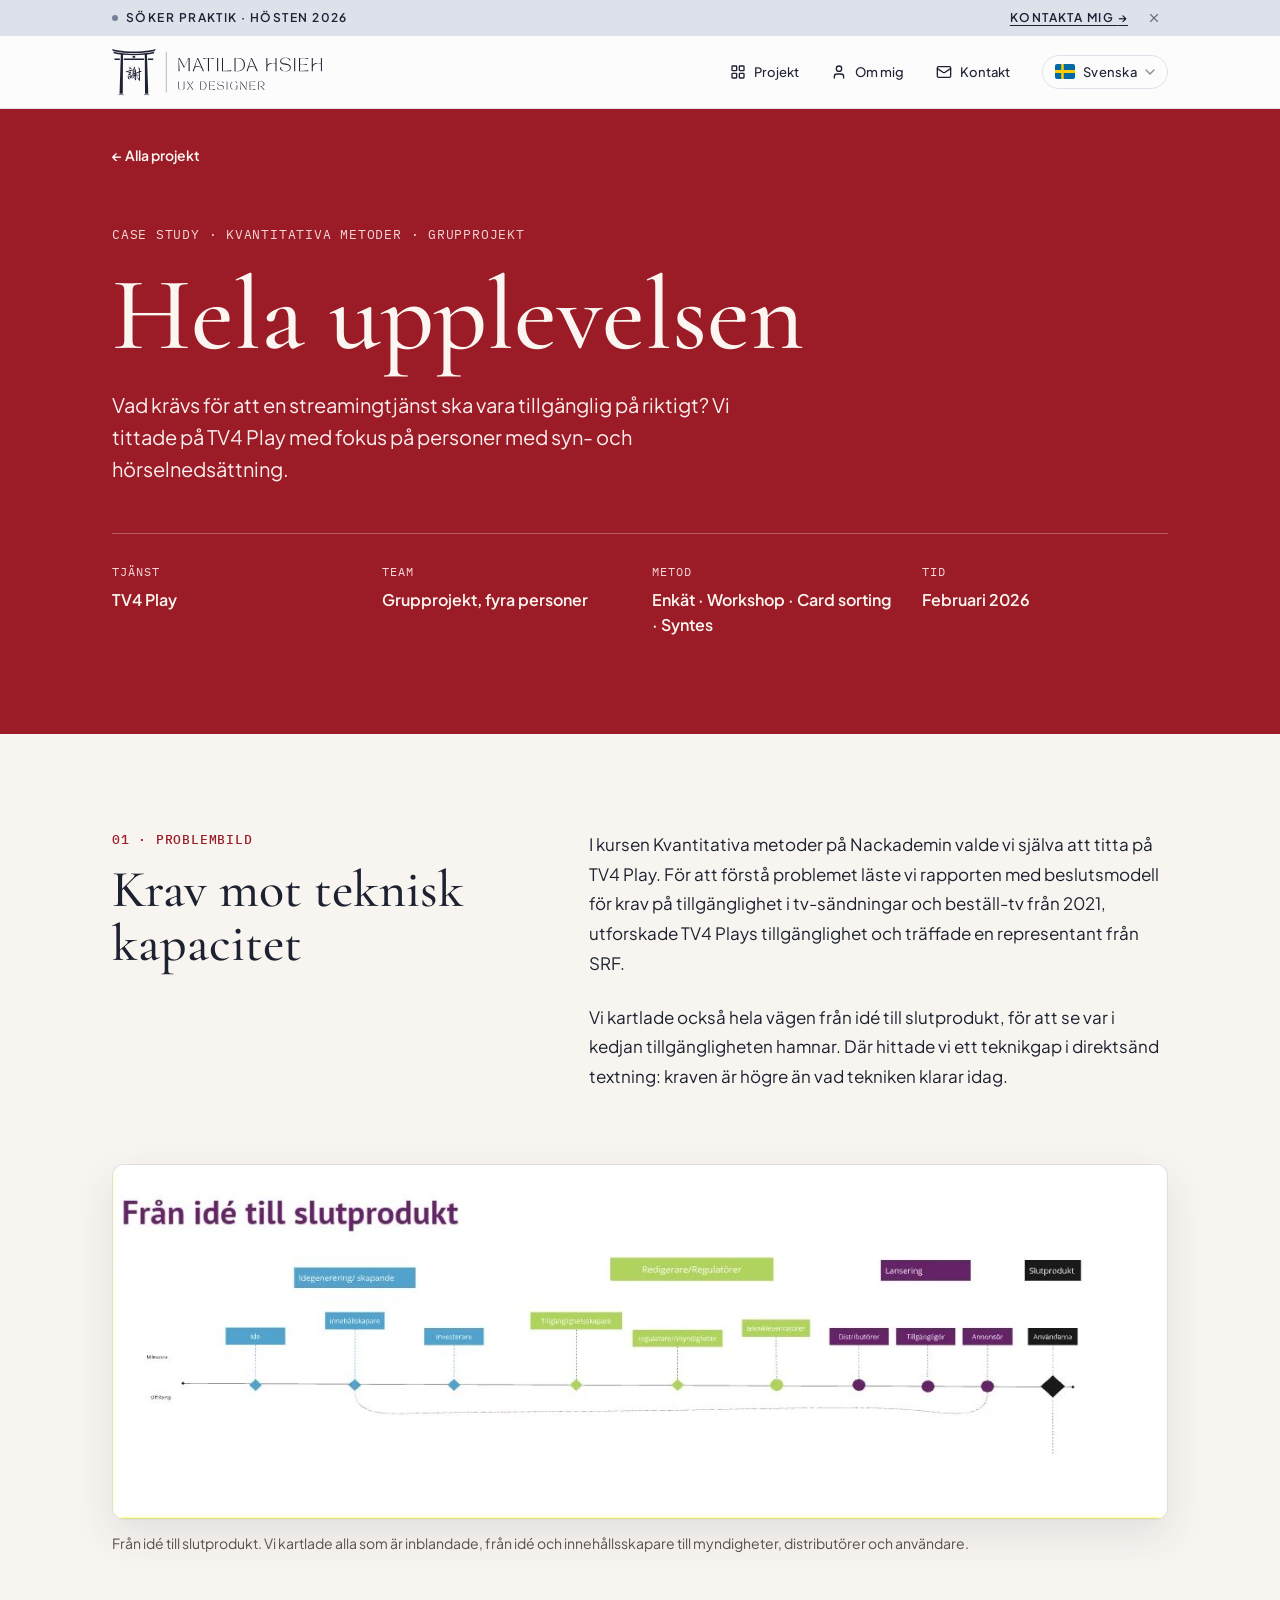
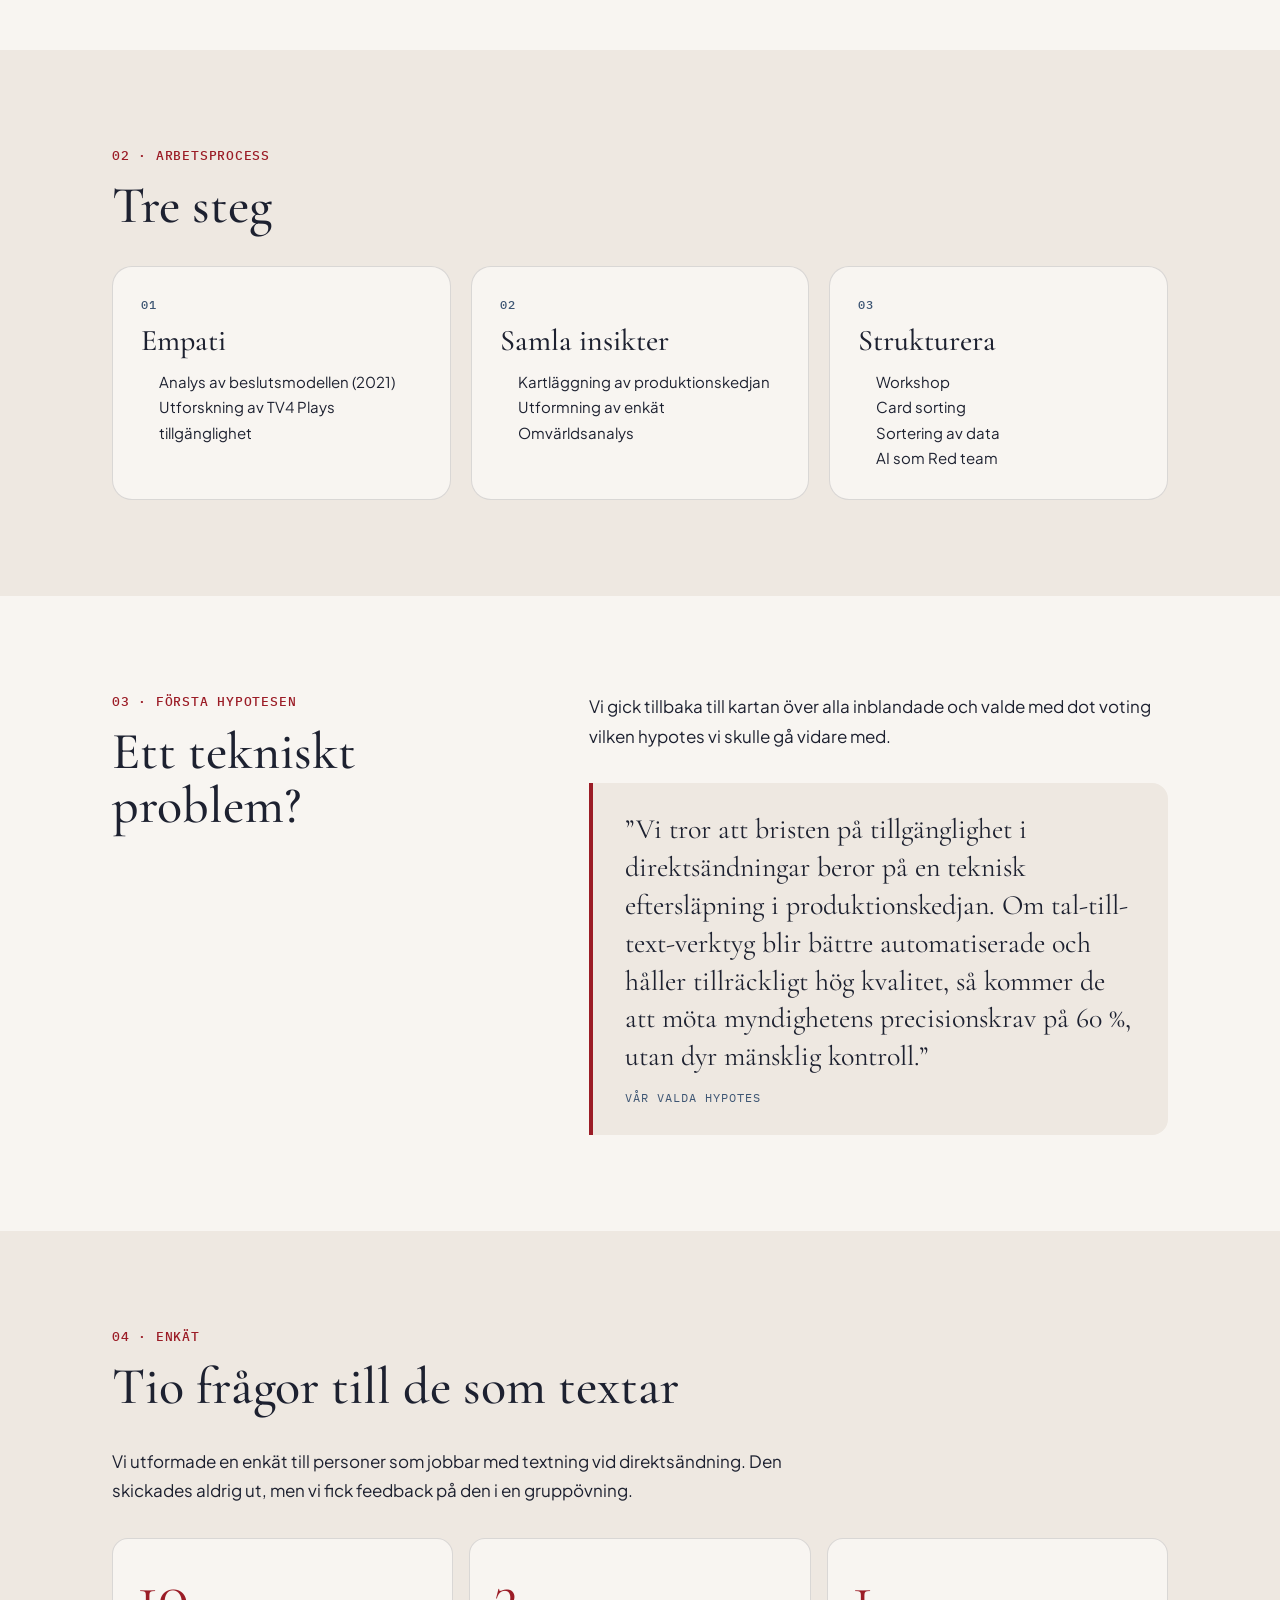
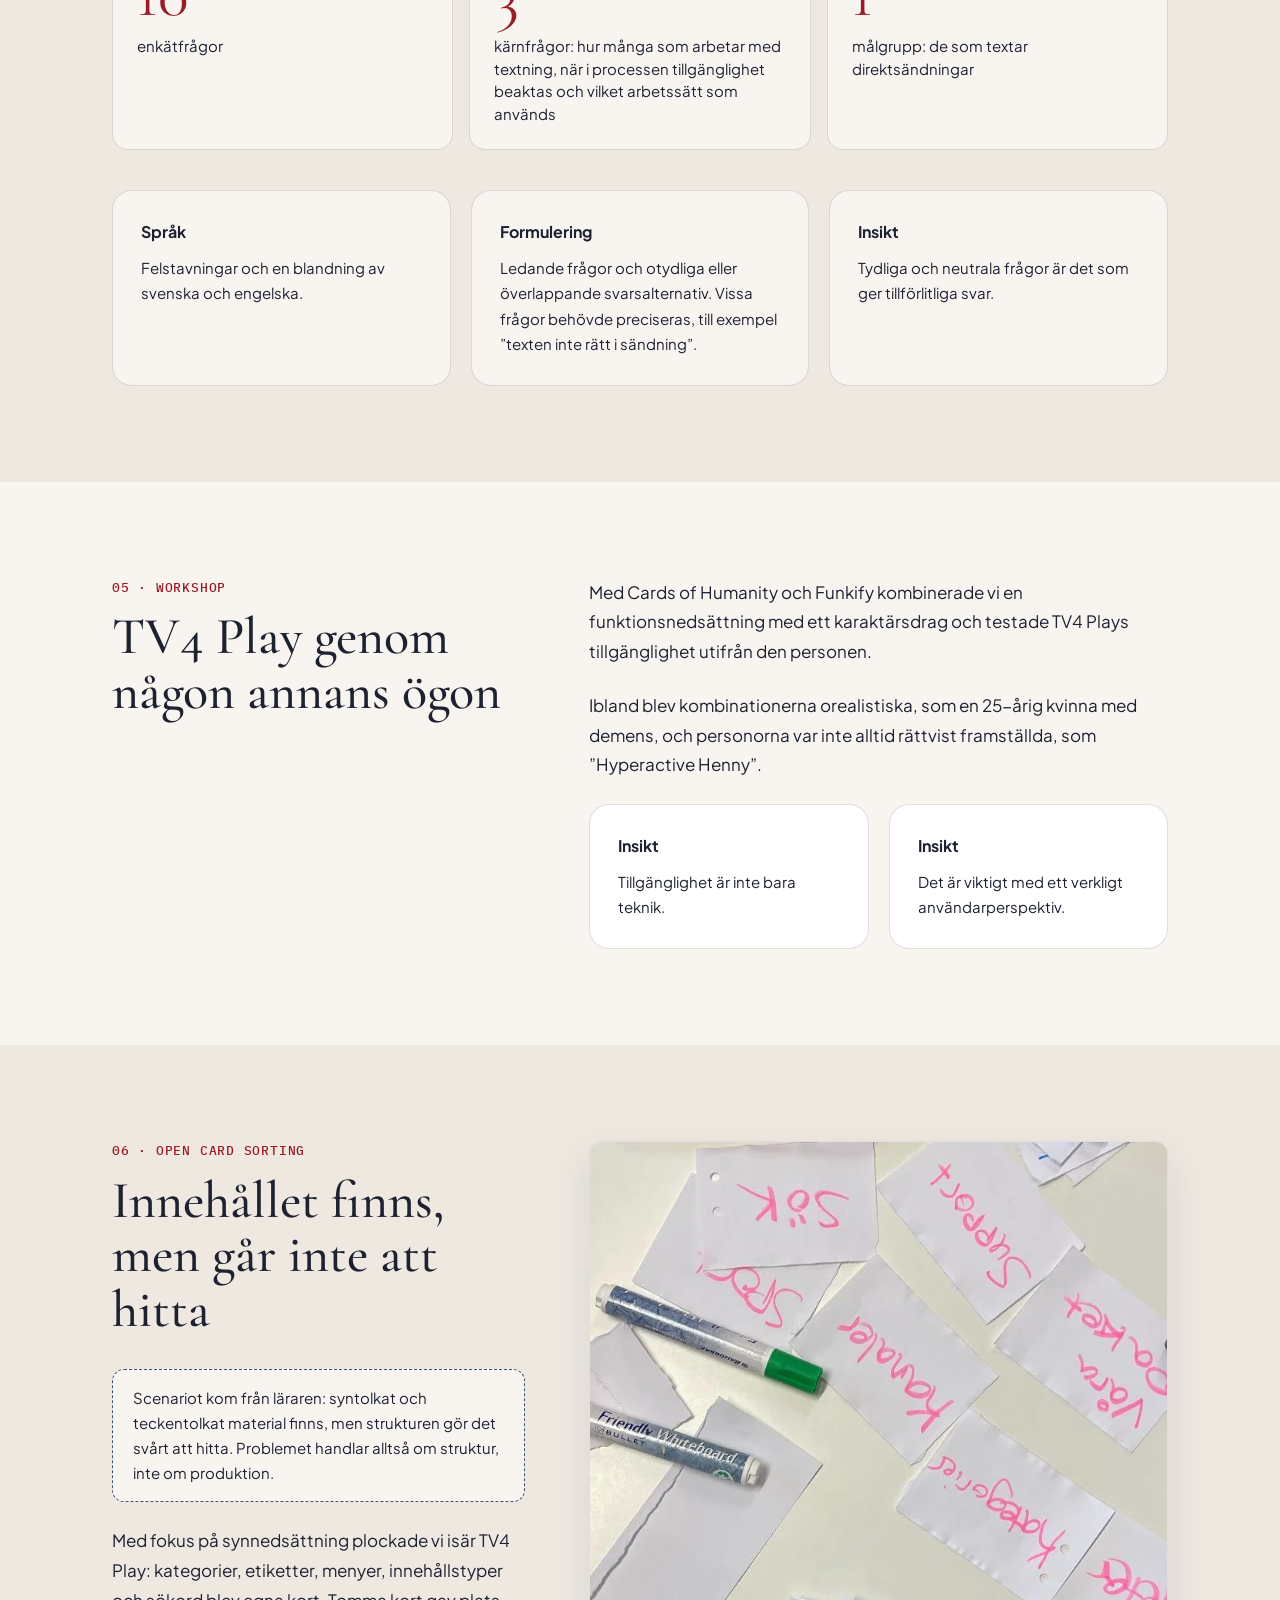
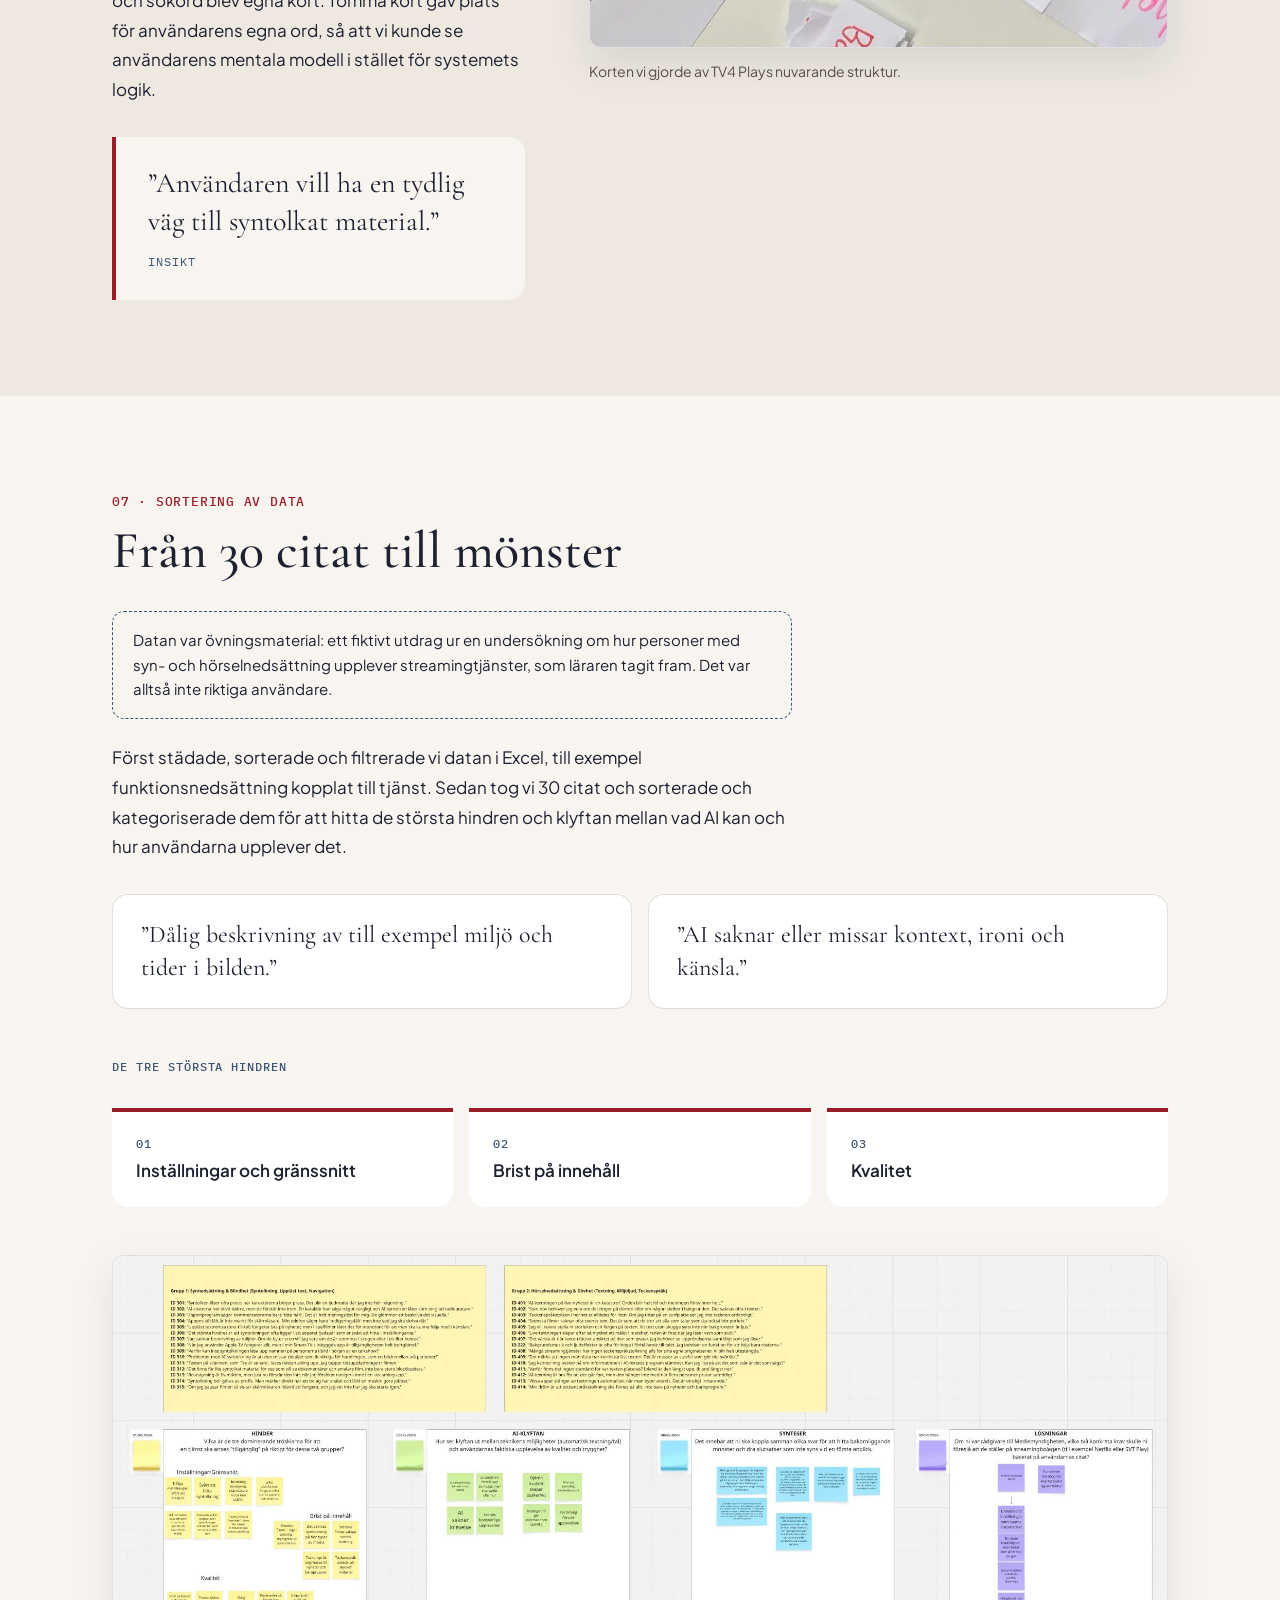
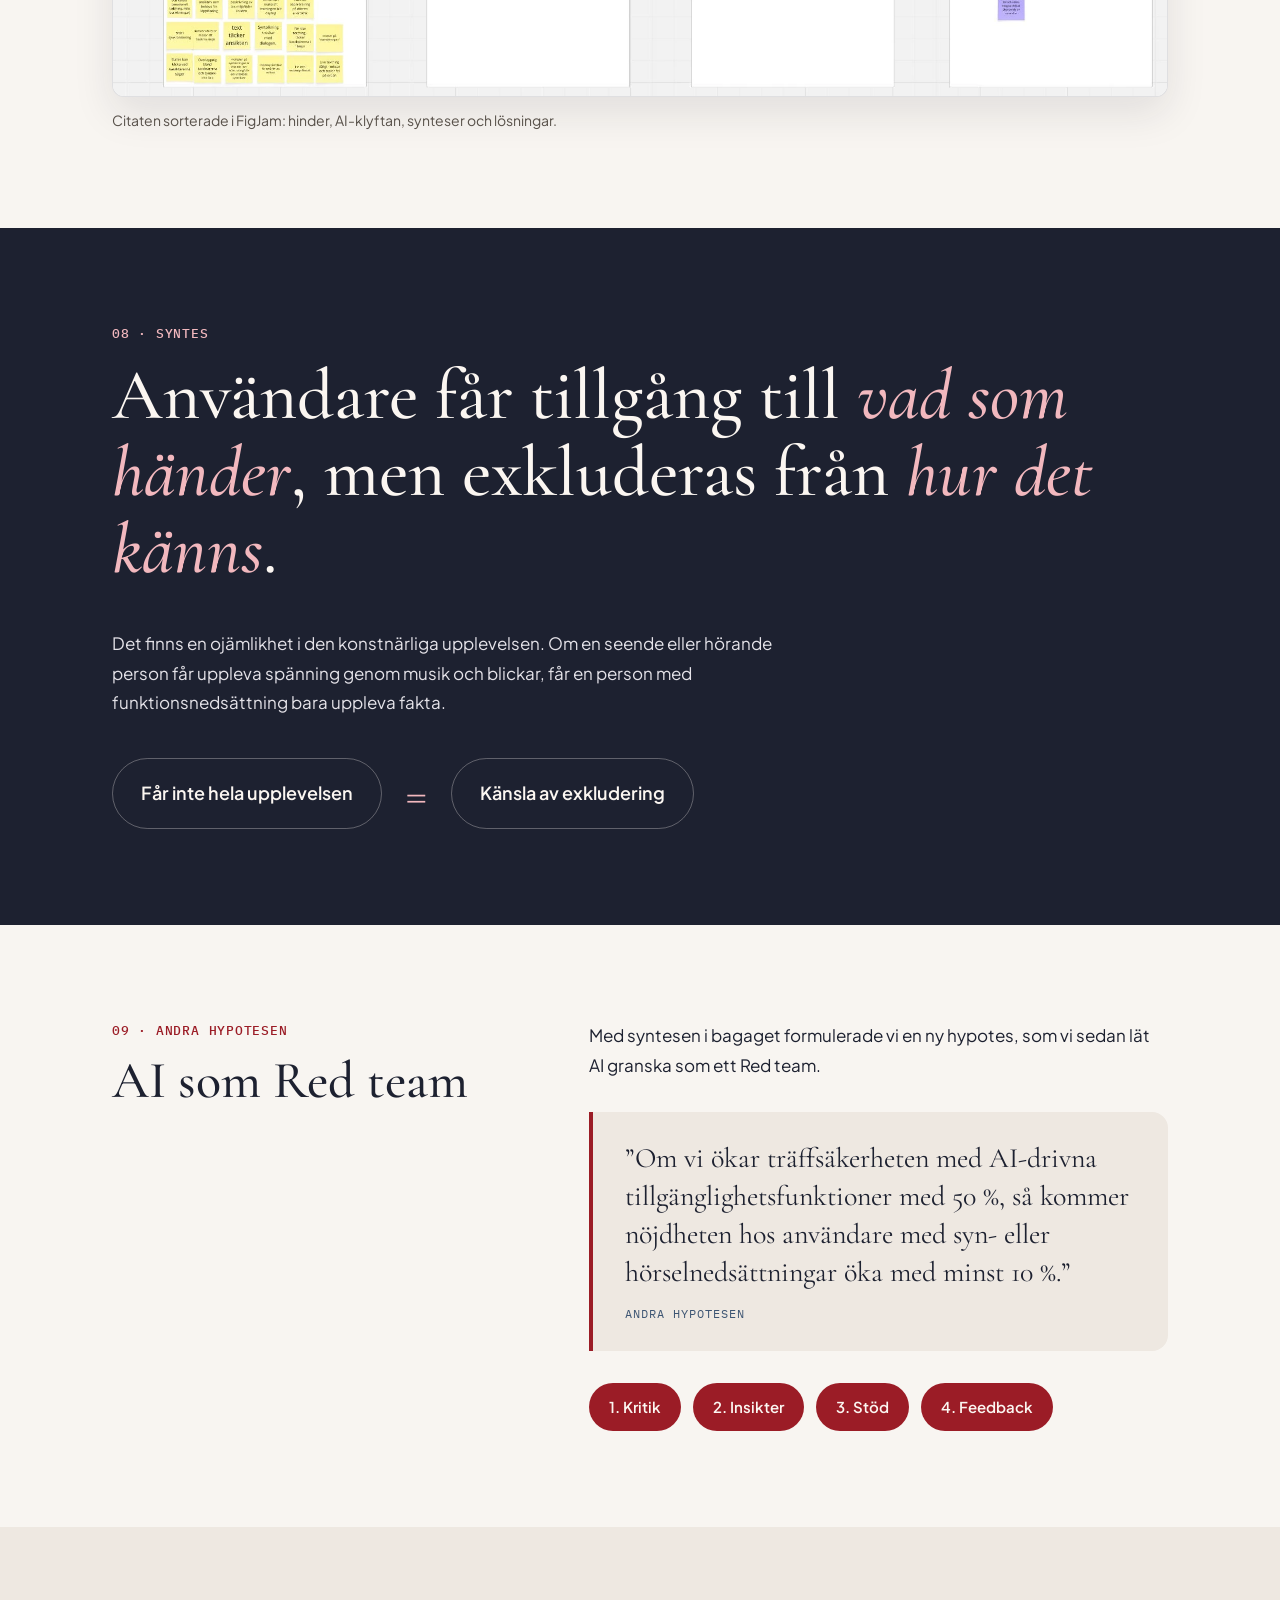
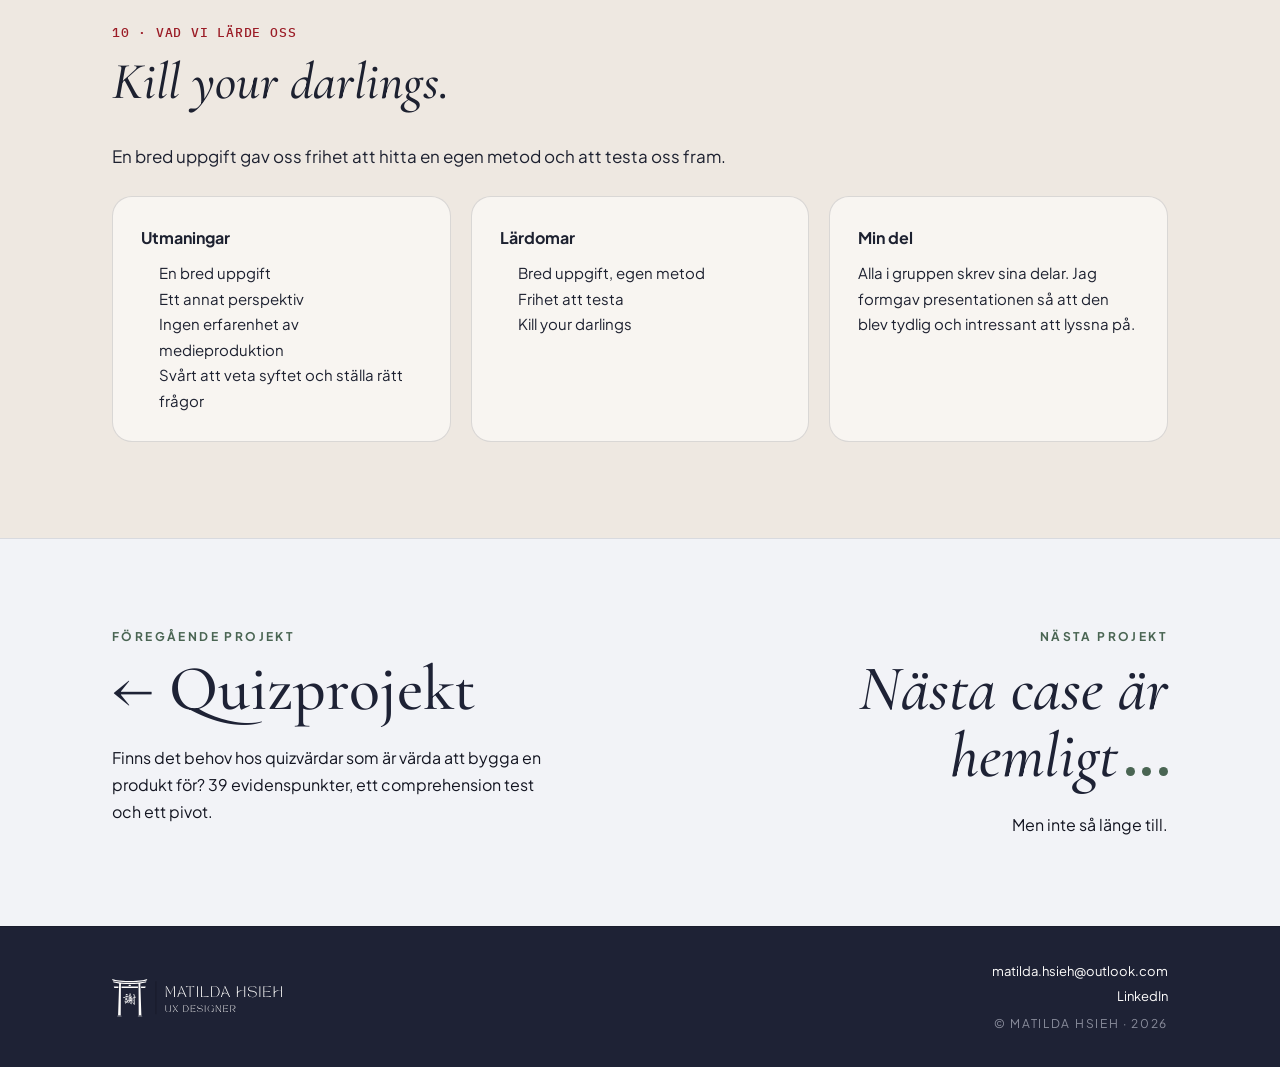
==== hela-upplevelsen.html @ 13ac6596 "New case: Hela upplevelsen (TV4 Play accessibility) Group project from Kvantitativa metoder, Februar" ====
<!DOCTYPE html>
<html lang="sv">
<head>
  <meta charset="UTF-8">
  <meta name="viewport" content="width=device-width, initial-scale=1.0">
  <title>Hela upplevelsen · Matilda Hsieh</title>
  <meta name="description" content="Case study: Hela upplevelsen, om vad som krävs för att TV4 Play ska vara tillgängligt på riktigt för personer med syn- och hörselnedsättning. Grupprojekt i kvantitativa metoder.">

  <link rel="icon" href="assets/favicon.svg?v=2" type="image/svg+xml">
  <link rel="icon" href="assets/favicon-32.png?v=2" type="image/png" sizes="32x32">
  <link rel="apple-touch-icon" href="assets/apple-touch-icon.png?v=2">
  <meta name="theme-color" content="#1E2235">

  <link rel="preconnect" href="https://fonts.googleapis.com">
  <link rel="preconnect" href="https://fonts.gstatic.com" crossorigin>
  <link href="https://fonts.googleapis.com/css2?family=Cormorant+Garamond:wght@400;500;600&family=Plus+Jakarta+Sans:wght@400;500;600;700&family=Tenor+Sans&display=swap" rel="stylesheet">

  <link href="https://fonts.googleapis.com/css2?family=IBM+Plex+Sans:wght@400;500;600&family=IBM+Plex+Serif:wght@400;500&family=IBM+Plex+Mono:wght@500&display=swap" rel="stylesheet">
  <!-- Visitor tracking. Open any page with ?notrack once to stop counting this browser, ?track to turn it back on. -->
  <script>
    (function () {
      try {
        var q = location.search;
        if (/[?&]notrack(=|&|$)/.test(q)) localStorage.setItem('mh-notrack', '1');
        if (/[?&]track(=|&|$)/.test(q)) localStorage.removeItem('mh-notrack');
        if (localStorage.getItem('mh-notrack')) return;
      } catch (e) { /* storage blocked: track as normal */ }
      var s = document.createElement('script');
      s.defer = true;
      s.src = 'https://portfolio-analytics.traffic-dashboard.workers.dev/t.js';
      document.head.appendChild(s);
    })();
  </script>
  <style>
    /* ==========================================================
       DESIGN TOKENS
       ========================================================== */
    :root {
      /* Colors — design system */
      --bg-primary: #F2F3F7;
      --bg-secondary: #DDE1EA;
      --bg-warm: #E4DDD6;
      --bg-jade-light: #E3EEE5;
      --brand-dark: #1E2235;
      --brand-mid: #76809D;
      --jade-500: #A9C4B0;
      --jade-dark: #28352C;
      --off-white: #FEFDFC;
      --text-primary: #05070B;
      --text-secondary: #131521;
      --text-muted: #76809D;

      /* Supporting colors */
      --jade-600: #66816E;          /* jade for large text on light backgrounds (≥3:1) */
      --jade-700: #4A6553;          /* jade for small text on light backgrounds (≥4.5:1) */
      --jade-border: #D0E1D4;
      --text-muted-aa: #535C78;     /* muted small text on light backgrounds (≥4.5:1) */
      --contact-bg: #565F7C;        /* deepened brand-mid so contact text passes AA */
      --text-on-dark-muted: #B8C0D2;
      --footer-text: #8A8D9C;
      --footer-border: #191C2C;
      --brand-dark-hover: #12152A;
      --jade-hover: #97B39F;
      --text-on-forest-muted: #9DB0A2;  /* muted text on jade-dark, 5.6:1 */

      /* Typography */
      --font-display: 'Cormorant Garamond', 'Times New Roman', serif;
      --font-body: 'Plus Jakarta Sans', system-ui, -apple-system, 'Segoe UI', sans-serif;
      --font-logo: 'Tenor Sans', 'Cormorant Garamond', serif;
      --max-text: 560px;

      /* Spacing — 4pt system */
      --space-1: 4px;
      --space-2: 8px;
      --space-3: 12px;
      --space-4: 16px;
      --space-5: 24px;
      --space-6: 32px;
      --space-7: 48px;
      --space-8: 64px;
      --space-9: 96px;

      /* Radii */
      --radius-sm: 8px;    /* tags and small elements */
      --radius-md: 20px;   /* cards */
      --radius-lg: 50px;   /* buttons (pill) */

      --container: 1120px;
      --nav-height: 72px;
      --ease: 0.2s ease;
    }

    /* ==========================================================
       BASE
       ========================================================== */
    *, *::before, *::after { box-sizing: border-box; }

    html {
      scroll-behavior: smooth;
      -webkit-text-size-adjust: 100%;
    }
    @media (prefers-reduced-motion: reduce) {
      html { scroll-behavior: auto; }
      *, *::before, *::after {
        transition: none !important;
        transform: none !important;
      }
    }

    body {
      margin: 0;
      font-family: var(--font-body);
      font-size: 16px;
      line-height: 1.6;
      color: var(--text-secondary);
      background: var(--bg-primary);
      -webkit-font-smoothing: antialiased;
    }

    h1, h2, h3, p, blockquote, figure { margin: 0; }
    ul { margin: 0; padding: 0; list-style: none; }
    a { color: inherit; }
    svg { display: block; }

    section[id], main[id] { scroll-margin-top: var(--nav-height); }

    .container {
      width: 100%;
      max-width: var(--container);
      margin: 0 auto;
      padding: 0 var(--space-6);
    }

    .sr-only {
      position: absolute;
      width: 1px; height: 1px;
      padding: 0; margin: -1px;
      overflow: hidden;
      clip: rect(0, 0, 0, 0);
      white-space: nowrap;
      border: 0;
    }

    .skip-link {
      position: absolute;
      left: var(--space-4);
      top: -100px;
      z-index: 200;
      padding: var(--space-3) var(--space-4);
      background: var(--brand-dark);
      color: var(--off-white);
      font-size: 14px;
      font-weight: 600;
      text-decoration: none;
    }
    .skip-link:focus { top: var(--space-4); }

    [tabindex="-1"]:focus { outline: none; }

    :focus-visible {
      outline: 2px solid var(--brand-dark);
      outline-offset: 3px;
    }
    .on-dark :focus-visible,
    .on-dark:focus-visible {
      outline-color: var(--jade-500);
    }

    /* Shared text styles */
    .eyebrow {
      display: block;
      font-family: var(--font-body);
      font-size: 9px;
      font-weight: 700;
      letter-spacing: 0.2em;
      text-transform: uppercase;
      margin-bottom: var(--space-4);
    }

    .section {
      padding: var(--space-9) 0;
    }

    .section-title {
      font-family: var(--font-display);
      font-weight: 500;
      line-height: 1.15;
      color: var(--brand-dark);
    }

    /* ==========================================================
       BUTTONS
       ========================================================== */
    .btn {
      display: inline-flex;
      align-items: center;
      justify-content: center;
      gap: var(--space-2);
      min-height: 44px;
      padding: var(--space-3) var(--space-5);
      font-family: var(--font-body);
      font-size: 13px;
      font-weight: 600;
      letter-spacing: 0.04em;
      text-decoration: none;
      border: 1px solid transparent;
      border-radius: var(--radius-lg);
      cursor: pointer;
      transition: all 0.2s ease;
    }
    .btn .arrow { transition: transform var(--ease); }
    .btn:hover .arrow { transform: translateX(3px); }

    .btn-primary {
      background: var(--brand-dark);
      color: var(--off-white);
      border-color: var(--brand-dark);
    }
    .btn-primary:hover {
      background: var(--brand-dark-hover);
      border-color: var(--brand-dark-hover);
      transform: translateY(-1px);
      box-shadow: 0 4px 12px rgba(0, 0, 0, 0.15);
    }

    .btn-secondary {
      background: transparent;
      color: var(--brand-dark);
      border-color: var(--brand-dark);
    }
    /* Outline buttons: fill with their border color at 10% */
    .btn-secondary:hover,
    .btn-jade:hover,
    .btn-light:hover { transform: translateY(-1px); }
    .btn-secondary:hover { background: rgba(30, 34, 53, 0.1); }

    .btn-jade {
      background: transparent;
      color: var(--jade-500);
      border-color: var(--jade-500);
    }
    .btn-jade:hover { background: rgba(169, 196, 176, 0.1); }

    .btn-light {
      background: transparent;
      color: var(--off-white);
      border-color: var(--off-white);
    }
    .btn-light:hover { background: rgba(254, 253, 252, 0.1); }

    .btn-group {
      display: flex;
      flex-wrap: wrap;
      gap: var(--space-3);
    }

    /* ==========================================================
       1. ANNOUNCEMENT BANNER
       ========================================================== */
    .banner {
      background: var(--bg-secondary);
      color: var(--brand-dark);
      font-size: 12px;
      font-weight: 600;
      letter-spacing: 0.12em;
      text-transform: uppercase;
    }
    .banner[hidden] { display: none; }
    .banner-inner {
      display: flex;
      align-items: center;
      justify-content: space-between;
      gap: var(--space-4);
      min-height: 36px;
    }
    .banner-status {
      display: flex;
      align-items: center;
      gap: var(--space-2);
      margin: 0;
    }
    .banner-dot {
      width: 6px;
      height: 6px;
      border-radius: 50%;
      background: var(--brand-mid);
      flex-shrink: 0;
    }
    .banner-actions {
      display: flex;
      align-items: center;
      gap: var(--space-3);
    }
    .banner-link {
      color: var(--brand-dark);
      text-decoration: underline;
      text-underline-offset: 3px;
    }
    .banner-link:hover { text-decoration-thickness: 2px; }
    .banner-close {
      display: grid;
      place-items: center;
      width: 28px;
      height: 28px;
      padding: 0;
      background: transparent;
      border: 0;
      color: var(--brand-dark);
      cursor: pointer;
      opacity: 0.6;
      transition: opacity 0.15s ease;
    }
    .banner-close:hover,
    .banner-close:focus-visible { opacity: 1; }
    /* Bigger tap areas without making the banner taller */
    .banner-link, .banner-close { position: relative; }
    .banner-link::after { content: ""; position: absolute; inset: -14px -8px; }
    .banner-close::after { content: ""; position: absolute; inset: -8px; }
    /* Keep the banner on one line on small phones */
    @media (max-width: 480px) {
      .banner { letter-spacing: 0; text-transform: none; }
      .banner-link { white-space: nowrap; }
      .banner-inner, .banner-actions { gap: 8px; }
    }

    /* ==========================================================
       2. NAVBAR
       ========================================================== */
    .site-header {
      position: sticky;
      top: 0;
      z-index: 100;
      background: rgba(254, 253, 252, 0.92);
      border-bottom: 1px solid var(--bg-secondary);
      transition: background-color var(--ease), box-shadow var(--ease);
    }
    .site-header.is-scrolled {
      background: rgba(254, 253, 252, 0.97);
      -webkit-backdrop-filter: blur(12px);
      backdrop-filter: blur(12px);
      box-shadow: 0 1px 12px rgba(30, 34, 53, 0.06);
    }
    .nav-inner {
      display: flex;
      align-items: center;
      justify-content: space-between;
      height: var(--nav-height);
    }

    /* Logo lockup: one vector file (assets/logo.svg) drawn in currentColor */
    .logo {
      display: inline-flex;
      align-items: center;
      color: var(--brand-dark);
      text-decoration: none;
    }
    .logo-svg {
      display: block;
      width: 210px;               /* lockup is 4.54 : 1, so about 46px tall */
      height: auto;
      overflow: visible;
    }
    .logo--small { color: var(--off-white); }
    .logo--small .logo-svg { width: 170px; }

    /* Torii colors are variables so the same symbol works as a faded ghost */
    .torii-ghost {
      --torii-fill: currentColor;
      --torii-stroke: none;
      --torii-feet: currentColor;
    }

    /* Nav links */
    .nav-links {
      display: flex;
      align-items: center;
      gap: var(--space-6);
    }
    .nav-link {
      position: relative;
      display: inline-flex;
      align-items: center;
      gap: var(--space-2);
      padding: var(--space-2) 0;
      font-size: 13px;
      font-weight: 500;
      color: var(--brand-dark);
      text-decoration: none;
    }
    .nav-link svg { width: 16px; height: 16px; }
    .nav-link::after {
      content: "";
      position: absolute;
      left: 0;
      bottom: 0;
      width: 0;
      height: 2px;
      background: var(--jade-500);
      transition: width 0.2s ease;
    }
    .nav-link:hover::after,
    .nav-link.is-active::after { width: 100%; }

    .nav-toggle {
      display: none;
      place-items: center;
      width: 44px;
      height: 44px;
      padding: 0;
      background: transparent;
      border: 0;
      color: var(--brand-dark);
      cursor: pointer;
    }
    .nav-toggle svg { width: 24px; height: 24px; }
    .nav-toggle .icon-close { display: none; }
    .nav-toggle[aria-expanded="true"] .icon-open { display: none; }
    .nav-toggle[aria-expanded="true"] .icon-close { display: block; }

    /* Language dropdown */
    .lang-dropdown {
      position: relative;
    }
    .lang-btn {
      display: inline-flex;
      align-items: center;
      gap: var(--space-2);
      padding: var(--space-2) var(--space-3);
      font-family: var(--font-body);
      font-size: 13px;
      font-weight: 500;
      color: var(--brand-dark);
      background: transparent;
      border: 1px solid var(--bg-secondary);
      border-radius: var(--radius-lg);
      cursor: pointer;
      transition: all 0.2s ease;
      white-space: nowrap;
    }
    .lang-btn:hover,
    .lang-btn[aria-expanded="true"] {
      background: var(--bg-secondary);
    }
    .lang-flag {
      display: inline-block;
      width: 20px;
      height: 15px;
      border-radius: 2px;
      overflow: hidden;
      flex-shrink: 0;
      vertical-align: middle;
    }
    .lang-flag svg {
      width: 100%;
      height: 100%;
      object-fit: cover;
      display: block;
    }
    .lang-label { letter-spacing: 0.02em; }
    .lang-chevron {
      width: 10px;
      height: 10px;
      opacity: 0.5;
      transition: transform 0.2s ease;
    }
    .lang-btn[aria-expanded="true"] .lang-chevron {
      transform: rotate(180deg);
    }
    .lang-menu {
      display: none;
      position: absolute;
      top: calc(100% + 8px);
      right: 0;
      min-width: 140px;
      background: var(--off-white);
      border: 1px solid var(--bg-secondary);
      border-radius: var(--radius-sm);
      box-shadow: 0 8px 24px rgba(30,34,53,0.10);
      overflow: hidden;
      z-index: 200;
    }
    .lang-menu.is-open { display: block; }
    .lang-option {
      display: flex;
      align-items: center;
      gap: var(--space-3);
      width: 100%;
      padding: 10px var(--space-4);
      font-family: var(--font-body);
      font-size: 13px;
      font-weight: 500;
      color: var(--brand-dark);
      background: transparent;
      border: 0;
      cursor: pointer;
      text-align: left;
      transition: background 0.15s ease;
    }
    .lang-option:hover { background: var(--bg-secondary); }
    .lang-option.is-active {
      color: var(--jade-700);
      font-weight: 600;
    }
    .lang-option .lang-flag { width: 22px; height: 16px; }
    .lang-option:focus {
      outline: 2px solid var(--jade-600);
      outline-offset: -2px;
      background: var(--bg-secondary);
    }

    .nav-toggle {
      display: none;
      place-items: center;
      width: 44px;
      height: 44px;
      padding: 0;
      background: transparent;
      border: 0;
      color: var(--brand-dark);
      cursor: pointer;
    }
    .nav-toggle svg { width: 24px; height: 24px; }
    .nav-toggle .icon-close { display: none; }
    .nav-toggle[aria-expanded="true"] .icon-open { display: none; }
    .nav-toggle[aria-expanded="true"] .icon-close { display: block; }


    /* ==========================================================
       3. HERO
       ========================================================== */
    .hero {
      position: relative;
      overflow: hidden;
      background: var(--bg-warm);
      padding: var(--space-9) 0;
    }
    .hero-ghost {
      position: absolute;
      right: -40px;
      bottom: -60px;
      width: min(520px, 60vw);
      height: auto;
      color: var(--brand-dark);
      opacity: 0.07;
      pointer-events: none;
    }
    .hero-content { position: relative; }
    .hero .eyebrow { color: var(--jade-700); }
    .hero-title {
      font-family: var(--font-display);
      font-size: 56px;
      font-weight: 500;
      line-height: 1;
      letter-spacing: 0.04em;
    }
    .hero-title span { display: block; }
    .hero-title-first { color: var(--brand-dark); }
    .hero-title-last { color: var(--jade-600); }
    .accent-line {
      width: 28px;
      height: 1px;
      background: var(--jade-500);
      margin: var(--space-5) 0;
      border: 0;
    }
    .hero-text {
      max-width: 420px;
      font-size: 14px;
      line-height: 1.75;
      color: var(--text-secondary);
      margin-bottom: var(--space-6);
    }

    /* ==========================================================
       4. PROJEKT
       ========================================================== */
    .projects { background: var(--bg-primary); }
    .projects .eyebrow { color: var(--text-muted-aa); }
    .projects .section-title {
      font-size: 32px;
      margin-bottom: var(--space-7);
    }
    .project-grid {
      display: grid;
      grid-template-columns: repeat(3, 1fr);
      gap: var(--space-6);
    }

    /* "Breaking out" cards: the icon floats above the card's top edge */
    .project-card-wrapper {
      position: relative;
      display: flex;
      flex-direction: column;
      padding-top: 40px;
      transition: all 0.25s ease;
    }
    .card-icon-float {
      position: absolute;
      top: 0;
      left: 0;
      right: 0;               /* centered without transform, so reduced-motion's transform:none can't shift it */
      z-index: 2;
      display: flex;
      justify-content: center;
      align-items: flex-end;
      pointer-events: none;
      gap: 4px;
    }
    .card-icon-torii {
      --torii-fill: var(--jade-500);
      --torii-stroke: none;
      --torii-feet: var(--jade-500);
      width: 56px;
      height: 68px;
    }
    .card-icon-circle {
      display: flex;
      align-items: center;
      justify-content: center;
      width: 56px;
      height: 56px;
      background: var(--bg-warm);
      border: 3px solid var(--bg-primary);
      border-radius: 50%;
      font-size: 28px;
      color: var(--jade-dark);
    }
    .card-icon-circle svg { width: 28px; height: 28px; }
    .card-icon-image {
      display: block;
      box-shadow: 0 4px 16px rgba(0, 0, 0, 0.15);
    }

    .project-card {
      position: relative;
      overflow: hidden;
      flex: 1;
      display: flex;
      flex-direction: column;
      align-items: center;
      padding: 40px 20px 20px;
      text-align: center;
      border-radius: var(--radius-md);
      transition: all 0.25s ease;
    }
    /* Subtle radial gradient in the bottom corner for depth */
    .project-card::after {
      content: "";
      position: absolute;
      inset: 0;
      background: radial-gradient(circle at 100% 100%, var(--card-glow) 0%, transparent 55%);
      pointer-events: none;
    }
    .project-card > * { position: relative; z-index: 1; }

    .project-card-wrapper:hover,
    .project-card-wrapper:focus-within { transform: translateY(-6px); }
    .project-card-wrapper:hover .project-card,
    .project-card-wrapper:focus-within .project-card {
      box-shadow: 0 16px 40px rgba(0, 0, 0, 0.12);
    }

    .project-meta {
      font-size: 9px;
      font-weight: 700;
      letter-spacing: 0.2em;
      text-transform: uppercase;
      margin-bottom: var(--space-2);
    }
    .project-title {
      font-family: var(--font-display);
      font-size: 20px;
      font-weight: 600;
      margin-bottom: var(--space-2);
    }
    .project-desc {
      font-size: 10px;
      line-height: 1.6;
      max-width: var(--max-text);
      margin-bottom: var(--space-4);
    }
    .project-divider {
      width: 100%;
      height: 1px;
      margin: 0 0 var(--space-4);
      border: 0;
    }
    .tags {
      display: flex;
      flex-wrap: wrap;
      justify-content: center;
      gap: var(--space-2);
      margin-bottom: var(--space-5);
    }
    .tag {
      padding: var(--space-1) var(--space-3);
      font-size: 11px;
      font-weight: 600;
      border: 1px solid transparent;
      border-radius: var(--radius-sm);
    }
    .project-card .btn { margin-top: auto; }

    /* Card 1 — Hold-it! (dark) */
    .project-card--dark {
      --card-glow: rgba(169, 196, 176, 0.14);
      background: var(--brand-dark);
      color: var(--off-white);
    }
    .project-card--dark .project-meta { color: var(--jade-500); }
    .project-card--dark .project-title { color: var(--off-white); }
    .project-card--dark .project-desc { color: var(--footer-text); }   /* #76809D is 4.0:1 here; this passes AA */
    .project-card--dark .project-divider { background: rgba(169, 196, 176, 0.2); }
    .project-card--dark .tag {
      background: rgba(169, 196, 176, 0.15);
      color: var(--jade-500);
      border-color: rgba(169, 196, 176, 0.3);
    }
    .project-card--dark .btn-primary {
      background: var(--jade-500);
      border-color: var(--jade-500);
      color: var(--brand-dark);
    }
    .project-card--dark .btn-primary:hover {
      background: var(--jade-hover);
      border-color: var(--jade-hover);
    }
    .project-card--dark :focus-visible { outline-color: var(--jade-500); }

    /* Card 2 — Tillgänglighet (warm) */
    .project-card--warm {
      --card-glow: rgba(30, 34, 53, 0.07);
      background: var(--bg-warm);
    }
    .project-card--warm .project-meta { color: var(--jade-700); }        /* #66816E is 3.2:1 here */
    .project-card--warm .project-title { color: var(--brand-dark); }
    .project-card--warm .project-desc { color: var(--text-muted-aa); }   /* #76809D is 2.9:1 here */
    .project-card--warm .project-divider { background: rgba(40, 53, 44, 0.12); }
    .project-card--warm .tag {
      background: rgba(40, 53, 44, 0.1);
      color: var(--jade-dark);
    }

    /* Card 3 — Vikingjakten (forest green) */
    .project-card--forest {
      --card-glow: rgba(169, 196, 176, 0.12);
      background: var(--jade-dark);
      color: var(--off-white);
    }
    .project-card--forest .project-meta { color: var(--jade-500); }
    .project-card--forest .project-title { color: var(--off-white); }
    .project-card--forest .project-desc { color: var(--text-on-forest-muted); }
    .project-card--forest .project-divider { background: rgba(169, 196, 176, 0.2); }
    .project-card--forest .tag {
      background: rgba(169, 196, 176, 0.15);
      color: var(--jade-500);
      border-color: rgba(169, 196, 176, 0.3);
    }
    .project-card--forest .btn-primary {
      background: var(--jade-500);
      border-color: var(--jade-500);
      color: var(--jade-dark);
    }
    .project-card--forest .btn-primary:hover {
      background: var(--jade-hover);
      border-color: var(--jade-hover);
    }
    .project-card--forest :focus-visible { outline-color: var(--jade-500); }

    /* ==========================================================
       5. OM MIG SNIPPET
       ========================================================== */
    .about {
      background: var(--brand-dark);
      color: var(--off-white);
    }
    .about-grid {
      display: grid;
      grid-template-columns: 1fr 1fr;
      gap: var(--space-8);
      align-items: center;
    }
    .about .eyebrow { color: var(--jade-500); }
    .about .section-title {
      font-size: 28px;
      color: var(--off-white);
      margin-bottom: var(--space-4);
    }
    .about-text {
      max-width: var(--max-text);
      font-size: 14px;
      line-height: 1.75;
      color: var(--text-on-dark-muted);
      margin-bottom: var(--space-6);
    }
    .quote {
      background: rgba(255, 255, 255, 0.05);
      border-left: 3px solid var(--jade-500);
      padding: var(--space-5);
    }
    .quote blockquote p {
      font-family: var(--font-display);
      font-size: 22px;
      font-style: italic;
      line-height: 1.45;
      color: var(--off-white);
    }
    .quote figcaption {
      margin-top: var(--space-4);
      font-size: 11px;
      font-weight: 600;
      letter-spacing: 0.08em;
      color: var(--jade-500);
    }

    /* ==========================================================
       6. KONTAKT
       ========================================================== */
    .contact {
      background: var(--contact-bg);
      text-align: center;
    }
    .contact .eyebrow { color: var(--bg-secondary); }
    .contact .section-title {
      font-size: 36px;
      color: var(--off-white);
      margin-bottom: var(--space-4);
    }
    .contact-text {
      max-width: var(--max-text);
      margin: 0 auto var(--space-6);
      font-size: 14px;
      line-height: 1.75;
      color: var(--bg-secondary);
    }
    .contact .btn-group { justify-content: center; }
    .contact .btn-primary:focus-visible { outline-color: var(--off-white); }
    .contact :focus-visible { outline-color: var(--off-white); }

    /* ==========================================================
       7. FOOTER
       ========================================================== */
    .site-footer {
      background: var(--brand-dark);
      border-top: 1px solid var(--footer-border);
      padding: var(--space-6) 0;
    }
    .footer-inner {
      display: flex;
      align-items: center;
      justify-content: space-between;
      gap: var(--space-5);
    }
    .footer-meta {
      text-align: right;
      font-size: 11px;
      line-height: 1.7;
      color: var(--footer-text);
    }
    .footer-meta p:first-child { letter-spacing: 0.14em; }

    /* Footer contact: email (click to copy) + LinkedIn */
    .footer-contact {
      text-align: right;
      font-size: 13px;
      line-height: 1.9;
      color: var(--footer-text);
    }
    .footer-contact a {
      color: var(--off-white);
      text-decoration: none;
      transition: color var(--ease);
    }
    .footer-contact a:hover {
      color: var(--jade-500);
      text-decoration: underline;
      text-underline-offset: 3px;
    }
    .footer-contact__copy { margin-top: var(--space-1); font-size: 12px; letter-spacing: 0.14em; }

    /* "Copied" toast — centred without transform so reduced-motion can't shift it */
    .copy-toast {
      position: fixed;
      left: 0;
      right: 0;
      bottom: var(--space-6);
      width: max-content;
      max-width: calc(100% - 32px);
      margin: 0 auto;
      padding: 10px 20px;
      background: var(--jade-700);      /* #66816E is 3.9:1 with white; this passes AA */
      color: var(--off-white);
      font-size: 14px;
      font-weight: 600;
      border-radius: var(--radius-lg);
      box-shadow: 0 4px 16px rgba(0, 0, 0, 0.15);
      opacity: 0;
      pointer-events: none;
      transition: opacity 0.2s ease;
      z-index: 300;
    }
    .copy-toast.show { opacity: 1; }
    @media (max-width: 768px) {
      .footer-contact { text-align: left; }
    }

    /* ==========================================================
       RESPONSIVE — 768px
       ========================================================== */
    @media (max-width: 768px) {
      :root { --nav-height: 64px; }

      .container { padding: 0 var(--space-4); }
      .section { padding: var(--space-8) 0; }

      .logo-svg { width: 160px; }
      .logo--small .logo-svg { width: 150px; }

      .nav-toggle { display: grid; }
      .nav-links {
        position: absolute;
        top: 100%;
        left: 0;
        right: 0;
        flex-direction: column;
        align-items: stretch;
        gap: 0;
        padding: var(--space-2) var(--space-4) var(--space-4);
        background: var(--off-white);
        border-bottom: 1px solid var(--bg-secondary);
        box-shadow: 0 8px 16px rgba(30, 34, 53, 0.06);
        display: none;
      }
      .nav-links.is-open { display: flex; }
      .nav-link {
        width: 100%;
        padding: var(--space-4) 0;
        font-size: 15px;
        border-bottom: 1px solid var(--bg-secondary);
      }
      .nav-links li:last-child .nav-link { border-bottom: 0; }
      .nav-link::after { bottom: -1px; }
      /* Lang dropdown in mobile menu */
      .lang-item {
        padding: var(--space-3) 0;
        border-bottom: 1px solid var(--bg-secondary);
      }
      .lang-btn {
        font-size: 15px;
        padding: var(--space-2) 0;
        border: 0;
        border-radius: 0;
      }
      .lang-btn:hover { transform: none; background: transparent; }
      /* Show dropdown inline on mobile */
      .lang-menu {
        position: static !important;
        display: none;
        box-shadow: none !important;
        border: 0 !important;
        background: transparent !important;
        min-width: 0 !important;
        padding: var(--space-2) 0 0;
      }
      .lang-menu.is-open { display: block; }
      .lang-option {
        padding: var(--space-2) 0 !important;
        font-size: 15px !important;
      }
      .lang-option:hover { background: transparent !important; }
      .nav-link:hover::after,
      .nav-link.is-active::after { width: 48px; }

      .hero { padding: var(--space-8) 0; }
      .hero-title { font-size: 44px; }
      .hero-ghost { width: 300px; right: -60px; bottom: -40px; }

      .project-grid,
      .about-grid { grid-template-columns: 1fr; }
      .about-grid { gap: var(--space-7); }

      .contact .section-title { font-size: 30px; }

      .btn-group .btn { flex: 1 1 auto; }

      .footer-inner {
        flex-direction: column;
        align-items: flex-start;
      }
      .footer-meta { text-align: left; }
    }
    /* ==========================================================
       CASE STUDY
       ========================================================== */
    .case-hero {
      position: relative;
      overflow: hidden;
      background: var(--jade-dark);
      color: var(--off-white);
      padding: var(--space-8) 0 var(--space-8);
    }
    .case-hero::after {
      content: "";
      position: absolute;
      inset: 0;
      background: radial-gradient(circle at 100% 100%, rgba(169, 196, 176, 0.14) 0%, transparent 55%);
      pointer-events: none;
    }
    .case-hero .container { position: relative; z-index: 1; }
    .case-back {
      display: inline-flex;
      align-items: center;
      gap: var(--space-2);
      margin-bottom: var(--space-6);
      font-size: 13px;
      font-weight: 600;
      color: var(--jade-500);
      text-decoration: none;
    }
    .case-back:hover { text-decoration: underline; text-underline-offset: 3px; }
    .case-hero-top {
      display: flex;
      align-items: center;
      gap: var(--space-5);
      margin-bottom: var(--space-5);
    }
    .case-hero-icon {
      width: 80px;
      height: 80px;
      border-radius: 50%;
      object-fit: cover;
      box-shadow: 0 4px 16px rgba(0, 0, 0, 0.25);
      flex-shrink: 0;
    }
    .case-hero .eyebrow { color: var(--jade-500); margin-bottom: var(--space-2); }
    .case-title {
      font-family: var(--font-display);
      font-size: 56px;
      font-weight: 500;
      line-height: 1;
      letter-spacing: 0.02em;
    }
    .case-lead {
      max-width: var(--max-text);
      font-size: 17px;
      line-height: 1.7;
      color: var(--text-on-forest-muted);
      margin-bottom: var(--space-7);
    }
    .case-facts {
      display: grid;
      grid-template-columns: repeat(4, 1fr);
      gap: var(--space-5);
      margin: 0;
      padding-top: var(--space-5);
      border-top: 1px solid rgba(169, 196, 176, 0.2);
    }
    .case-facts dt {
      font-size: 11px;
      font-weight: 700;
      letter-spacing: 0.16em;
      text-transform: uppercase;
      color: var(--jade-500);
      margin-bottom: var(--space-1);
    }
    .case-facts dd { margin: 0; font-size: 14px; color: var(--off-white); }

    .case-body { background: var(--bg-primary); padding: var(--space-8) 0 var(--space-9); }
    .case-section {
      max-width: 720px;
      margin: 0 auto var(--space-8);
    }
    .case-section:last-child { margin-bottom: 0; }
    .case-section .eyebrow { color: var(--text-muted-aa); }
    .case-section h2 {
      font-family: var(--font-display);
      font-size: 32px;
      font-weight: 500;
      line-height: 1.15;
      color: var(--brand-dark);
      margin-bottom: var(--space-4);
    }
    .case-section h3 {
      font-family: var(--font-display);
      font-size: 22px;
      font-weight: 600;
      color: var(--brand-dark);
      margin: var(--space-6) 0 var(--space-3);
    }
    .case-section p,
    .case-section li {
      font-size: 16px;
      line-height: 1.75;
      color: var(--text-secondary);
    }
    .case-section p + p { margin-top: var(--space-4); }

    .case-quote {
      margin: var(--space-6) 0;
      padding: var(--space-5);
      border-left: 3px solid var(--jade-600);
      background: var(--bg-jade-light);
      border-radius: 0 var(--radius-sm) var(--radius-sm) 0;
    }
    .case-quote p {
      font-family: var(--font-display);
      font-size: 22px;
      font-style: italic;
      line-height: 1.45;
      color: var(--jade-dark);
    }

    /* Brief → design answer table */
    .case-table {
      width: 100%;
      margin-top: var(--space-5);
      border-collapse: collapse;
      font-size: 14px;
      line-height: 1.6;
    }
    .case-table th,
    .case-table td {
      padding: var(--space-3) var(--space-4);
      text-align: left;
      vertical-align: top;
      border-bottom: 1px solid var(--bg-secondary);
    }
    .case-table th {
      font-size: 11px;
      font-weight: 700;
      letter-spacing: 0.14em;
      text-transform: uppercase;
      color: var(--text-muted-aa);
    }
    .case-table td:first-child { color: var(--text-secondary); width: 45%; }
    .case-table td:last-child { color: var(--jade-dark); font-weight: 600; }

    /* Palette */
    .palette {
      display: grid;
      grid-template-columns: repeat(4, 1fr);
      gap: var(--space-3);
      margin: var(--space-5) 0 0;
      padding: 0;
      list-style: none;
    }
    .swatch {
      border-radius: var(--radius-sm);
      overflow: hidden;
      background: var(--off-white);
      border: 1px solid var(--bg-secondary);
    }
    .swatch span { display: block; height: 64px; }
    .swatch p {
      padding: var(--space-2) var(--space-3);
      font-size: 13px !important;
      line-height: 1.4 !important;
    }
    .swatch code { font-size: 11px; color: var(--text-muted-aa); }

    /* App flow */
    .flow {
      display: grid;
      gap: var(--space-3);
      margin: var(--space-5) 0 0;
      padding: 0;
      list-style: none;
      counter-reset: step;
    }
    .flow li {
      position: relative;
      padding: var(--space-4) var(--space-5) var(--space-4) 64px;
      background: var(--off-white);
      border: 1px solid var(--bg-secondary);
      border-radius: var(--radius-sm);
      counter-increment: step;
    }
    .flow li::before {
      content: counter(step);
      position: absolute;
      left: var(--space-5);
      top: var(--space-4);
      display: grid;
      place-items: center;
      width: 28px;
      height: 28px;
      border-radius: 50%;
      background: var(--jade-dark);
      color: var(--off-white);
      font-size: 13px;
      font-weight: 700;
    }
    .flow strong { color: var(--brand-dark); }

    /* Image slots — replaced with real media before launch */
    .media-slot {
      display: grid;
      place-items: center;
      margin: var(--space-6) 0;
      min-height: 280px;
      padding: var(--space-5);
      text-align: center;
      background: repeating-linear-gradient(-45deg, var(--bg-secondary), var(--bg-secondary) 10px, var(--bg-primary) 10px, var(--bg-primary) 20px);
      border: 1px dashed var(--brand-mid);
      border-radius: var(--radius-md);
      font-size: 13px;
      font-weight: 600;
      color: var(--text-muted-aa);
    }

    .case-next {
      background: var(--brand-dark);
      padding: var(--space-8) 0;
      text-align: center;
    }
    .case-next .eyebrow { color: var(--jade-500); }
    .case-next h2 {
      font-family: var(--font-display);
      font-size: 32px;
      font-weight: 500;
      color: var(--off-white);
      margin-bottom: var(--space-5);
    }
    .case-next .btn-group { justify-content: center; }

    @media (max-width: 768px) {
      .case-title { font-size: 40px; }
      .case-hero-icon { width: 64px; height: 64px; }
      .case-facts { grid-template-columns: repeat(2, 1fr); }
      .palette { grid-template-columns: repeat(2, 1fr); }
      .case-table th, .case-table td { padding: var(--space-3) var(--space-2); }
      .media-slot { min-height: 200px; }
    }


    /* Case pages built from the canvas layouts */
    .case-page img { max-width: 100%; }
    @media (max-width: 768px) {
      .case-page h1 { font-size: clamp(48px, 14vw, 104px) !important; }
      .case-page h2:not(.is-label) { font-size: 34px !important; }
      .facts-3 { grid-template-columns: 1fr !important; }
      .phone-hero { width: 240px !important; height: 500px !important; }
    }
    /* End of case study: previous and next project */
    .next-project { background: var(--bg-primary); border-top: 1px solid rgba(30, 34, 53, 0.12); }
    .next-inner { max-width: 1120px; margin: 0 auto; padding: 88px 32px; display: grid; grid-template-columns: 1fr 1fr; gap: 48px; }
    .next-col--next { text-align: right; }
    .next-col--next .next-desc { margin-left: auto; }
    .next-label { margin: 0 0 8px; font-family: var(--font-body); font-size: 12px; font-weight: 700; letter-spacing: 0.2em; text-transform: uppercase; color: var(--jade-700); }
    .next-link { display: inline-block; font-family: var(--font-display); font-size: clamp(36px, 5vw, 64px); font-weight: 500; line-height: 1.05; color: var(--brand-dark); text-decoration: none;
      padding-bottom: 6px; background: linear-gradient(currentColor, currentColor) left bottom / 0 2px no-repeat; transition: background-size 0.35s ease; }
    .next-col--next .next-link { background-position: right bottom; }
    .next-link:hover, .next-link:focus-visible { background-size: 100% 2px; }
    .next-soon { margin: 0; padding-bottom: 6px; font-family: var(--font-display); font-size: clamp(36px, 5vw, 64px); font-weight: 500; font-style: italic; line-height: 1.05; color: var(--brand-dark); }
    .soon-dots { white-space: nowrap; }
    .soon-dots span { display: inline-block; margin-left: 0.12em; width: 0.14em; height: 0.14em; border-radius: 50%; background: var(--jade-700); }
    @media (prefers-reduced-motion: no-preference) {
      .soon-dots span { animation: soon-pulse 1.6s ease-in-out infinite; }
      .soon-dots span:nth-child(2) { animation-delay: 0.2s; }
      .soon-dots span:nth-child(3) { animation-delay: 0.4s; }
    }
    @keyframes soon-pulse { 0%, 60%, 100% { opacity: 0.25; transform: translateY(0); } 30% { opacity: 1; transform: translateY(-0.12em); } }
    .next-desc { margin: 16px 0 0; max-width: 440px; font-size: 16px; line-height: 1.7; color: var(--text-secondary); }
    @media (max-width: 768px) {
      .next-inner { grid-template-columns: 1fr; padding: 64px 20px; gap: 40px; }
      .next-col--next { text-align: left; }
      .next-col--next .next-desc { margin-left: 0; }
      .next-col--next .next-link { background-position: left bottom; }
    }

    /* ===== Hela upplevelsen: broadcast red, warm paper, slate blue accents ===== */
    .hu { --hu-ink: #1D2130; --hu-paper: #F8F5F1; --hu-panel: #EEE8E1; --hu-red: #9B1C26; --hu-slate: #3D5573; --hu-line: rgba(29, 33, 48, 0.14);
      background: var(--hu-paper); color: var(--hu-ink); font-family: 'Plus Jakarta Sans', system-ui, sans-serif; }
    .hu-wrap { max-width: 1120px; margin: 0 auto; padding: 0 32px; }
    .hu-hero { background: var(--hu-red); color: #FBF6F1; padding-bottom: 96px; }
    .hu-hero a { color: inherit; }
    .hu-hero-inner { padding-top: 48px; }
    .hu-kicker { margin: 0 0 20px; font-family: 'IBM Plex Mono', monospace; font-size: 13px; letter-spacing: 0.06em; text-transform: uppercase; color: #F6D7DA; }
    .hu-hero h1 { margin: 0 0 24px; font-family: 'Cormorant Garamond', serif; font-weight: 500; font-size: 104px; line-height: 0.95; }
    .hu-lead { margin: 0 0 48px; max-width: 680px; font-size: 20px; line-height: 1.6; color: #FBEDEE; }
    .hu-meta { margin: 0; display: grid; grid-template-columns: repeat(4, minmax(0, 1fr)); gap: 24px; padding-top: 28px; border-top: 1px solid rgba(251, 246, 241, 0.3); }
    .hu-meta dt { margin-bottom: 6px; font-family: 'IBM Plex Mono', monospace; font-size: 12px; letter-spacing: 0.08em; text-transform: uppercase; color: #F6D7DA; }
    .hu-meta dd { margin: 0; font-size: 16px; font-weight: 600; }
    .hu-section { padding: 96px 0; }
    .hu-panel { background: var(--hu-panel); }
    .hu-label { display: block; margin: 0 0 12px; font-family: 'IBM Plex Mono', monospace; font-size: 13px; font-weight: 500; letter-spacing: 0.06em; text-transform: uppercase; color: var(--hu-red); line-height: 1.6; font-style: normal; }
    .hu-h2 { margin: 0 0 32px; font-family: 'Cormorant Garamond', serif; font-weight: 500; font-size: 52px; line-height: 1.05; }
    .hu-split { display: grid; grid-template-columns: minmax(0, 5fr) minmax(0, 7fr); gap: 64px; align-items: start; }
    .hu-text { margin: 0 0 24px; max-width: 680px; font-size: 17px; line-height: 1.75; }
    .hu-note { margin: 0 0 24px; max-width: 680px; padding: 16px 20px; background: var(--hu-paper); border: 1px dashed var(--hu-slate); border-radius: 12px; font-size: 15px; line-height: 1.65; }
    .hu-quote { margin: 32px 0 0; padding: 28px 32px; background: var(--hu-paper); border-left: 4px solid var(--hu-red); border-radius: 0 16px 16px 0; }
    .hu-panel .hu-quote { background: var(--hu-paper); }
    .hu-section:not(.hu-panel) .hu-quote { background: var(--hu-panel); }
    .hu-quote p { margin: 0; font-family: 'Cormorant Garamond', serif; font-size: 28px; line-height: 1.35; }
    .hu-quote cite { display: block; margin-top: 12px; font-family: 'IBM Plex Mono', monospace; font-size: 12px; font-style: normal; letter-spacing: 0.08em; text-transform: uppercase; color: var(--hu-slate); }
    .hu-steps { list-style: none; margin: 8px 0 0; padding: 0; display: grid; grid-template-columns: repeat(3, minmax(0, 1fr)); gap: 20px; counter-reset: hu-step; }
    .hu-steps > li { padding: 28px; background: var(--hu-paper); border: 1px solid var(--hu-line); border-radius: 20px; }
    .hu-steps h3 { margin: 0 0 12px; font-family: 'Cormorant Garamond', serif; font-weight: 500; font-size: 30px; line-height: 1.1; }
    .hu-steps ul { margin: 0; padding-left: 18px; font-size: 15px; line-height: 1.7; }
    .hu-tag { margin: 0 0 10px; font-family: 'IBM Plex Mono', monospace; font-size: 12px; font-weight: 500; letter-spacing: 0.08em; text-transform: uppercase; color: var(--hu-slate); }
    .hu-stats { list-style: none; margin: 32px 0 40px; padding: 0; display: grid; grid-template-columns: repeat(3, minmax(0, 1fr)); gap: 16px; }
    .hu-stats li { padding: 24px; background: var(--hu-paper); border: 1px solid var(--hu-line); border-radius: 16px; font-size: 15px; line-height: 1.5; }
    .hu-num { display: block; margin-bottom: 8px; font-family: 'Cormorant Garamond', serif; font-size: 64px; line-height: 1; color: var(--hu-red); }
    .hu-cards { display: grid; grid-template-columns: repeat(3, minmax(0, 1fr)); gap: 20px; margin-top: 16px; }
    .hu-cards--2 { grid-template-columns: repeat(2, minmax(0, 1fr)); }
    .hu-cards > div { padding: 28px; background: var(--hu-paper); border: 1px solid var(--hu-line); border-radius: 20px; }
    .hu-section:not(.hu-panel) .hu-cards > div { background: #FFFFFF; }
    .hu-cards h3 { margin: 0 0 10px; font-size: 16px; font-weight: 700; }
    .hu-cards p, .hu-cards ul { margin: 0; font-size: 15px; line-height: 1.7; }
    .hu-cards ul { padding-left: 18px; }
    .hu-figure { margin: 48px 0 0; }
    .hu-figure img { display: block; width: 100%; height: auto; border-radius: 12px; border: 1px solid var(--hu-line); background: #fff; box-shadow: 0 16px 40px rgba(29, 33, 48, 0.10); }
    .hu-figure figcaption { margin-top: 12px; font-size: 14px; line-height: 1.6; color: #575049; }
    .hu-figure--photo { margin-top: 0; }
    .hu-voices { list-style: none; margin: 32px 0 0; padding: 0; display: grid; grid-template-columns: repeat(2, minmax(0, 1fr)); gap: 16px; }
    .hu-voices li { padding: 24px 28px; background: #FFFFFF; border: 1px solid var(--hu-line); border-radius: 16px; font-family: 'Cormorant Garamond', serif; font-size: 24px; line-height: 1.35; }
    .hu-barriers { list-style: none; margin: 32px 0 0; padding: 0; display: grid; grid-template-columns: repeat(3, minmax(0, 1fr)); gap: 16px; }
    .hu-barriers li { padding: 24px; border-top: 4px solid var(--hu-red); background: #FFFFFF; border-radius: 0 0 16px 16px; font-size: 17px; font-weight: 600; line-height: 1.4; }
    .hu-barriers span { display: block; margin-bottom: 6px; font-family: 'IBM Plex Mono', monospace; font-size: 12px; font-weight: 500; letter-spacing: 0.08em; text-transform: uppercase; color: var(--hu-slate); }
    .hu-synthesis { background: var(--hu-ink); color: #FBF6F1; }
    .hu-synthesis .hu-label { color: #F2B8BE; }
    .hu-big { margin: 0 0 40px; max-width: 980px; font-family: 'Cormorant Garamond', serif; font-weight: 500; font-size: clamp(40px, 5.6vw, 72px); line-height: 1.08; }
    .hu-big em { font-style: italic; color: #F2B8BE; }
    .hu-synthesis .hu-text { color: #E4E2E8; }
    .hu-equation { margin: 40px 0 0; display: flex; flex-wrap: wrap; align-items: center; gap: 16px 24px; }
    .hu-equation p { margin: 0; padding: 20px 28px; border: 1px solid rgba(251, 246, 241, 0.3); border-radius: 999px; font-size: 18px; font-weight: 600; }
    .hu-equation span { font-family: 'Cormorant Garamond', serif; font-size: 44px; line-height: 1; color: #F2B8BE; }
    .hu-redteam { list-style: none; margin: 32px 0 0; padding: 0; display: flex; flex-wrap: wrap; gap: 12px; }
    .hu-redteam li { padding: 12px 20px; border-radius: 999px; background: var(--hu-red); color: #FBF6F1; font-size: 15px; font-weight: 600; }
    .hu-reflect .hu-h2 { max-width: 900px; font-style: italic; }
    @media (max-width: 768px) {
      .hu-wrap { padding: 0 20px; }
      .hu-hero h1 { font-size: 64px; }
      .hu-lead { font-size: 18px; }
      .hu-meta, .hu-split, .hu-steps, .hu-stats, .hu-cards, .hu-cards--2, .hu-voices, .hu-barriers { grid-template-columns: 1fr; gap: 16px; }
      .hu-split { gap: 0; }
      .hu-section { padding: 64px 0; }
      .hu-h2 { font-size: 38px !important; }
      .hu-quote { padding: 24px; }
      .hu-quote p { font-size: 24px; }
      .hu-voices li { font-size: 22px; }
      .hu-equation p { padding: 16px 22px; font-size: 16px; }
    }
  </style>
  <link rel="stylesheet" href="assets/motion.css">
  <script>if (!matchMedia('(prefers-reduced-motion: reduce)').matches) document.documentElement.classList.add('js-motion');</script>
</head>
<body>

  <!-- Reusable SVG symbols -->
  <svg width="0" height="0" style="position:absolute" aria-hidden="true" focusable="false">
    <defs>
      <!-- Flags for the language switcher -->
      <symbol id="flag-se" viewBox="0 0 16 10"><rect width="16" height="10" fill="#006AA7"/><rect x="5" width="2" height="10" fill="#FECC00"/><rect y="4" width="16" height="2" fill="#FECC00"/></symbol>
      <symbol id="flag-gb" viewBox="0 0 60 30"><clipPath id="gb-c"><path d="M0 0v30h60V0z"/></clipPath><clipPath id="gb-t"><path d="M30 15h30v15zv15H0zH0V0zV0h30z"/></clipPath><g clip-path="url(#gb-c)"><path d="M0 0v30h60V0z" fill="#012169"/><path d="M0 0l60 30m0-30L0 30" stroke="#fff" stroke-width="6"/><path d="M0 0l60 30m0-30L0 30" clip-path="url(#gb-t)" stroke="#C8102E" stroke-width="4"/><path d="M30 0v30M0 15h60" stroke="#fff" stroke-width="10"/><path d="M30 0v30M0 15h60" stroke="#C8102E" stroke-width="6"/></g></symbol>
      <!-- Lucide icons -->
      <symbol id="icon-grid" viewBox="0 0 24 24" fill="none" stroke="currentColor" stroke-width="2" stroke-linecap="round" stroke-linejoin="round">
        <rect width="7" height="7" x="3" y="3" rx="1"/><rect width="7" height="7" x="14" y="3" rx="1"/><rect width="7" height="7" x="14" y="14" rx="1"/><rect width="7" height="7" x="3" y="14" rx="1"/>
      </symbol>
      <symbol id="icon-user" viewBox="0 0 24 24" fill="none" stroke="currentColor" stroke-width="2" stroke-linecap="round" stroke-linejoin="round">
        <path d="M19 21v-2a4 4 0 0 0-4-4H9a4 4 0 0 0-4 4v2"/><circle cx="12" cy="7" r="4"/>
      </symbol>
      <symbol id="icon-mail" viewBox="0 0 24 24" fill="none" stroke="currentColor" stroke-width="2" stroke-linecap="round" stroke-linejoin="round">
        <rect width="20" height="16" x="2" y="4" rx="2"/><path d="m22 7-8.97 5.7a1.94 1.94 0 0 1-2.06 0L2 7"/>
      </symbol>
      <symbol id="icon-menu" viewBox="0 0 24 24" fill="none" stroke="currentColor" stroke-width="2" stroke-linecap="round" stroke-linejoin="round">
        <line x1="4" x2="20" y1="6" y2="6"/><line x1="4" x2="20" y1="12" y2="12"/><line x1="4" x2="20" y1="18" y2="18"/>
      </symbol>
      <symbol id="icon-x" viewBox="0 0 24 24" fill="none" stroke="currentColor" stroke-width="2" stroke-linecap="round" stroke-linejoin="round">
        <path d="M18 6 6 18"/><path d="m6 6 12 12"/>
      </symbol>
    </defs>
  </svg>

  <a class="skip-link" href="#main">Hoppa till innehållet</a>

  <!-- 1. ANNOUNCEMENT BANNER -->
  <aside class="banner" id="banner" aria-label="Meddelande">
    <div class="container banner-inner">
      <p class="banner-status">
        <span class="banner-dot" aria-hidden="true"></span>
        Söker praktik · Hösten 2026
      </p>
      <div class="banner-actions">
        <a class="banner-link" href="index.html#kontakt">Kontakta mig <span aria-hidden="true">→</span></a>
        <button class="banner-close" type="button" id="banner-close" aria-label="Stäng meddelandet">
          <svg width="14" height="14" aria-hidden="true" focusable="false"><use href="#icon-x"/></svg>
        </button>
      </div>
    </div>
  </aside>

  <!-- 2. NAVBAR -->
  <header class="site-header" id="site-header">
    <div class="container nav-inner">
      <a class="logo" href="index.html" aria-label="Matilda Hsieh, UX Designer – startsida">
        <svg class="logo-svg" viewBox="0 0 570.2805 125.6367" aria-hidden="true" focusable="false"><use href="assets/logo.svg#logo"/></svg>
      </a>

      <nav aria-label="Huvudmeny">
        <button class="nav-toggle" type="button" id="nav-toggle" aria-expanded="false" aria-controls="nav-links">
          <span class="sr-only">Meny</span>
          <svg class="icon-open" aria-hidden="true" focusable="false"><use href="#icon-menu"/></svg>
          <svg class="icon-close" aria-hidden="true" focusable="false"><use href="#icon-x"/></svg>
        </button>
        <ul class="nav-links" id="nav-links">
          <li>
            <a class="nav-link" href="index.html#projekt">
              <svg aria-hidden="true" focusable="false"><use href="#icon-grid"/></svg>
              Projekt
            </a>
          </li>
          <li>
            <a class="nav-link" href="om-mig.html">
              <svg aria-hidden="true" focusable="false"><use href="#icon-user"/></svg>
              Om mig
            </a>
          </li>
          <li>
            <a class="nav-link" href="index.html#kontakt">
              <svg aria-hidden="true" focusable="false"><use href="#icon-mail"/></svg>
              Kontakt
            </a>
          </li>
          <li class="lang-item lang-dropdown">
            <button class="lang-btn" id="lang-toggle" type="button"
                    aria-expanded="false" aria-controls="lang-menu">
              <span class="sr-only" data-i18n="lang-choose">Välj språk: </span>
              <span class="lang-flag" aria-hidden="true">
                <svg viewBox="0 0 16 10" preserveAspectRatio="none" focusable="false"><use href="#flag-se"/></svg>
              </span>
              <span class="lang-label">Svenska</span>
              <svg class="lang-chevron" viewBox="0 0 10 6" fill="none" aria-hidden="true">
                <path d="M1 1l4 4 4-4" stroke="currentColor" stroke-width="1.5"
                      stroke-linecap="round" stroke-linejoin="round"/>
              </svg>
            </button>
            <ul class="lang-menu" id="lang-menu">
              <li>
                <button class="lang-option is-active" data-lang="sv" lang="sv" type="button" tabindex="-1" aria-current="true">
                  <span class="lang-flag" aria-hidden="true">
                    <svg viewBox="0 0 16 10" preserveAspectRatio="none" focusable="false"><use href="#flag-se"/></svg>
                  </span>
                  Svenska
                </button>
              </li>
              <li>
                <button class="lang-option" data-lang="en" lang="en" type="button" tabindex="-1">
                  <span class="lang-flag" aria-hidden="true">
                    <svg viewBox="0 0 16 10" preserveAspectRatio="none" focusable="false"><use href="#flag-gb"/></svg>
                  </span>
                  English
                </button>
              </li>
            </ul>
          </li>
        </ul>
      </nav>
    </div>
  </header>

  <main id="main" tabindex="-1" class="case-page">
<div class="hu">

  <!-- Hero: the presentation's broadcast red -->
  <section class="hu-hero">
    <div class="hu-wrap" style="padding-top: 24px; padding-bottom: 0;">
      <a href="index.html#projekt" style="display: inline-flex; align-items: center; min-height: 44px; font-size: 14px; font-weight: 600; text-decoration: none;">← Alla projekt</a>
    </div>
    <div class="hu-wrap hu-hero-inner">
      <p class="hu-kicker">Case study · Kvantitativa metoder · Grupprojekt</p>
      <h1>Hela upplevelsen</h1>
      <p class="hu-lead">Vad krävs för att en streamingtjänst ska vara tillgänglig på riktigt? Vi tittade på TV4 Play med fokus på personer med syn- och hörselnedsättning.</p>
      <dl class="hu-meta">
        <div><dt>Tjänst</dt><dd>TV4 Play</dd></div>
        <div><dt>Team</dt><dd>Grupprojekt, fyra personer</dd></div>
        <div><dt>Metod</dt><dd>Enkät · Workshop · Card sorting · Syntes</dd></div>
        <div><dt>Tid</dt><dd>Februari 2026</dd></div>
      </dl>
    </div>
  </section>

  <!-- 01 Problem -->
  <section class="hu-section">
    <div class="hu-wrap hu-split">
      <h2 class="hu-h2"><span class="hu-label">01 · Problembild</span>Krav mot teknisk kapacitet</h2>
      <div>
        <p class="hu-text">I kursen Kvantitativa metoder på Nackademin valde vi själva att titta på TV4 Play. För att förstå problemet läste vi rapporten med beslutsmodell för krav på tillgänglighet i tv-sändningar och beställ-tv från 2021, utforskade TV4 Plays tillgänglighet och träffade en representant från SRF.</p>
        <p class="hu-text">Vi kartlade också hela vägen från idé till slutprodukt, för att se var i kedjan tillgängligheten hamnar. Där hittade vi ett teknikgap i direktsänd textning: kraven är högre än vad tekniken klarar idag.</p>
      </div>
    </div>
    <div class="hu-wrap">
      <figure class="hu-figure">
        <img src="assets/hela/fran-ide-till-slutprodukt.webp" alt="Tidslinje från idé till slutprodukt: idé, innehållsskapare och investerare, sedan tillgänglighetsskapare, regulatorer och myndigheter och teknikleverantörer, sedan distributörer, tillgängliggör och annonsör, och sist användarna." width="1209" height="406" loading="lazy">
        <figcaption>Från idé till slutprodukt. Vi kartlade alla som är inblandade, från idé och innehållsskapare till myndigheter, distributörer och användare.</figcaption>
      </figure>
    </div>
  </section>

  <!-- 02 Process -->
  <section class="hu-section hu-panel">
    <div class="hu-wrap">
      <h2 class="hu-h2"><span class="hu-label">02 · Arbetsprocess</span>Tre steg</h2>
      <ol class="hu-steps">
        <li>
          <p class="hu-tag">01</p>
          <h3>Empati</h3>
          <ul><li>Analys av beslutsmodellen (2021)</li><li>Utforskning av TV4 Plays tillgänglighet</li></ul>
        </li>
        <li>
          <p class="hu-tag">02</p>
          <h3>Samla insikter</h3>
          <ul><li>Kartläggning av produktionskedjan</li><li>Utformning av enkät</li><li>Omvärldsanalys</li></ul>
        </li>
        <li>
          <p class="hu-tag">03</p>
          <h3>Strukturera</h3>
          <ul><li>Workshop</li><li>Card sorting</li><li>Sortering av data</li><li>AI som Red team</li></ul>
        </li>
      </ol>
    </div>
  </section>

  <!-- 03 First hypothesis -->
  <section class="hu-section">
    <div class="hu-wrap hu-split">
      <h2 class="hu-h2"><span class="hu-label">03 · Första hypotesen</span>Ett tekniskt problem?</h2>
      <div>
        <p class="hu-text">Vi gick tillbaka till kartan över alla inblandade och valde med dot voting vilken hypotes vi skulle gå vidare med.</p>
        <blockquote class="hu-quote">
          <p>”Vi tror att bristen på tillgänglighet i direktsändningar beror på en teknisk eftersläpning i produktionskedjan. Om tal-till-text-verktyg blir bättre automatiserade och håller tillräckligt hög kvalitet, så kommer de att möta myndighetens precisionskrav på 60 %, utan dyr mänsklig kontroll.”</p>
          <cite>Vår valda hypotes</cite>
        </blockquote>
      </div>
    </div>
  </section>

  <!-- 04 Survey -->
  <section class="hu-section hu-panel">
    <div class="hu-wrap">
      <h2 class="hu-h2"><span class="hu-label">04 · Enkät</span>Tio frågor till de som textar</h2>
      <p class="hu-text">Vi utformade en enkät till personer som jobbar med textning vid direktsändning. Den skickades aldrig ut, men vi fick feedback på den i en gruppövning.</p>
      <ul class="hu-stats">
        <li><span class="hu-num">10</span><span>enkätfrågor</span></li>
        <li><span class="hu-num">3</span><span>kärnfrågor: hur många som arbetar med textning, när i processen tillgänglighet beaktas och vilket arbetssätt som används</span></li>
        <li><span class="hu-num">1</span><span>målgrupp: de som textar direktsändningar</span></li>
      </ul>
      <div class="hu-cards">
        <div><h3>Språk</h3><p>Felstavningar och en blandning av svenska och engelska.</p></div>
        <div><h3>Formulering</h3><p>Ledande frågor och otydliga eller överlappande svarsalternativ. Vissa frågor behövde preciseras, till exempel ”texten inte rätt i sändning”.</p></div>
        <div><h3>Insikt</h3><p>Tydliga och neutrala frågor är det som ger tillförlitliga svar.</p></div>
      </div>
    </div>
  </section>

  <!-- 05 Workshop -->
  <section class="hu-section">
    <div class="hu-wrap hu-split">
      <h2 class="hu-h2"><span class="hu-label">05 · Workshop</span>TV4 Play genom någon annans ögon</h2>
      <div>
        <p class="hu-text">Med Cards of Humanity och Funkify kombinerade vi en funktionsnedsättning med ett karaktärsdrag och testade TV4 Plays tillgänglighet utifrån den personen.</p>
        <p class="hu-text">Ibland blev kombinationerna orealistiska, som en 25-årig kvinna med demens, och personorna var inte alltid rättvist framställda, som ”Hyperactive Henny”.</p>
        <div class="hu-cards hu-cards--2">
          <div><h3>Insikt</h3><p>Tillgänglighet är inte bara teknik.</p></div>
          <div><h3>Insikt</h3><p>Det är viktigt med ett verkligt användarperspektiv.</p></div>
        </div>
      </div>
    </div>
  </section>

  <!-- 06 Card sorting -->
  <section class="hu-section hu-panel">
    <div class="hu-wrap hu-split">
      <div>
        <h2 class="hu-h2"><span class="hu-label">06 · Open card sorting</span>Innehållet finns, men går inte att hitta</h2>
        <p class="hu-note">Scenariot kom från läraren: syntolkat och teckentolkat material finns, men strukturen gör det svårt att hitta. Problemet handlar alltså om struktur, inte om produktion.</p>
        <p class="hu-text">Med fokus på synnedsättning plockade vi isär TV4 Play: kategorier, etiketter, menyer, innehållstyper och sökord blev egna kort. Tomma kort gav plats för användarens egna ord, så att vi kunde se användarens mentala modell i stället för systemets logik.</p>
        <blockquote class="hu-quote"><p>”Användaren vill ha en tydlig väg till syntolkat material.”</p><cite>Insikt</cite></blockquote>
      </div>
      <figure class="hu-figure hu-figure--photo">
        <img src="assets/hela/card-sorting.webp" alt="Handskrivna kort på ett bord: Sök, Support, Kanaler, Våra paket, Kategorier och Sport, med whiteboardpennor bredvid." width="748" height="656" loading="lazy">
        <figcaption>Korten vi gjorde av TV4 Plays nuvarande struktur.</figcaption>
      </figure>
    </div>
  </section>

  <!-- 07 Sorting the data -->
  <section class="hu-section">
    <div class="hu-wrap">
      <h2 class="hu-h2"><span class="hu-label">07 · Sortering av data</span>Från 30 citat till mönster</h2>
      <p class="hu-note">Datan var övningsmaterial: ett fiktivt utdrag ur en undersökning om hur personer med syn- och hörselnedsättning upplever streamingtjänster, som läraren tagit fram. Det var alltså inte riktiga användare.</p>
      <p class="hu-text">Först städade, sorterade och filtrerade vi datan i Excel, till exempel funktionsnedsättning kopplat till tjänst. Sedan tog vi 30 citat och sorterade och kategoriserade dem för att hitta de största hindren och klyftan mellan vad AI kan och hur användarna upplever det.</p>
      <ul class="hu-voices">
        <li>”Dålig beskrivning av till exempel miljö och tider i bilden.”</li>
        <li>”AI saknar eller missar kontext, ironi och känsla.”</li>
      </ul>
      <h3 class="hu-tag" style="margin-top: 48px;">De tre största hindren</h3>
      <ul class="hu-barriers">
        <li><span>01</span>Inställningar och gränssnitt</li>
        <li><span>02</span>Brist på innehåll</li>
        <li><span>03</span>Kvalitet</li>
      </ul>
      <figure class="hu-figure">
        <img src="assets/hela/sortering-figjam.webp" alt="FigJam-tavla med citaten från grupp 1, synnedsättning och blindhet, och grupp 2, hörselnedsättning och dövhet, och fyra ytor med lappar: hinder, AI-klyftan, synteser och lösningar." width="2048" height="856" loading="lazy">
        <figcaption>Citaten sorterade i FigJam: hinder, AI-klyftan, synteser och lösningar.</figcaption>
      </figure>
    </div>
  </section>

  <!-- 08 Synthesis -->
  <section class="hu-section hu-synthesis">
    <div class="hu-wrap">
      <h2 class="hu-h2"><span class="hu-label">08 · Syntes</span><span class="hu-big" style="display: block;">Användare får tillgång till <em>vad som händer</em>, men exkluderas från <em>hur det känns</em>.</span></h2>
      <p class="hu-text">Det finns en ojämlikhet i den konstnärliga upplevelsen. Om en seende eller hörande person får uppleva spänning genom musik och blickar, får en person med funktionsnedsättning bara uppleva fakta.</p>
      <div class="hu-equation">
        <p>Får inte hela upplevelsen</p>
        <span aria-hidden="true">=</span>
        <span class="sr-only">leder till</span>
        <p>Känsla av exkludering</p>
      </div>
    </div>
  </section>

  <!-- 09 Second hypothesis and AI as Red team -->
  <section class="hu-section">
    <div class="hu-wrap hu-split">
      <h2 class="hu-h2"><span class="hu-label">09 · Andra hypotesen</span>AI som Red team</h2>
      <div>
        <p class="hu-text">Med syntesen i bagaget formulerade vi en ny hypotes, som vi sedan lät AI granska som ett Red team.</p>
        <blockquote class="hu-quote">
          <p>”Om vi ökar träffsäkerheten med AI-drivna tillgänglighetsfunktioner med 50 %, så kommer nöjdheten hos användare med syn- eller hörselnedsättningar öka med minst 10 %.”</p>
          <cite>Andra hypotesen</cite>
        </blockquote>
        <ul class="hu-redteam" aria-label="AI som Red team i fyra steg">
          <li>1. Kritik</li>
          <li>2. Insikter</li>
          <li>3. Stöd</li>
          <li>4. Feedback</li>
        </ul>
      </div>
    </div>
  </section>

  <!-- 10 Reflection -->
  <section class="hu-section hu-panel hu-reflect">
    <div class="hu-wrap">
      <h2 class="hu-h2"><span class="hu-label">10 · Vad vi lärde oss</span>Kill your darlings.</h2>
      <p class="hu-text">En bred uppgift gav oss frihet att hitta en egen metod och att testa oss fram.</p>
      <div class="hu-cards">
        <div><h3>Utmaningar</h3><ul><li>En bred uppgift</li><li>Ett annat perspektiv</li><li>Ingen erfarenhet av medieproduktion</li><li>Svårt att veta syftet och ställa rätt frågor</li></ul></div>
        <div><h3>Lärdomar</h3><ul><li>Bred uppgift, egen metod</li><li>Frihet att testa</li><li>Kill your darlings</li></ul></div>
        <div><h3>Min del</h3><p>Alla i gruppen skrev sina delar. Jag formgav presentationen så att den blev tydlig och intressant att lyssna på.</p></div>
      </div>
    </div>
  </section>

</div>

  <!-- Previous and next project -->
  <nav class="next-project" aria-label="Fler projekt">
    <div class="next-inner">
      <div class="next-col">
        <p class="next-label">Föregående projekt</p>
        <a class="next-link" href="quizprojekt.html"><span aria-hidden="true">←</span> Quizprojekt</a>
        <p class="next-desc">Finns det behov hos quizvärdar som är värda att bygga en produkt för? 39 evidenspunkter, ett comprehension test och ett pivot.</p>
      </div>
      <div class="next-col next-col--next">
        <p class="next-label">Nästa projekt</p>
        <p class="next-soon">Nästa case är hemligt<span class="soon-dots" aria-hidden="true">&#8288;<span></span><span></span><span></span></span></p>
        <p class="next-desc">Men inte så länge till.</p>
      </div>
    </div>
  </nav>
  </main>

  <!-- 7. FOOTER -->
  <footer class="site-footer on-dark">
    <div class="container footer-inner">
      <a class="logo logo--small" href="index.html" aria-label="Matilda Hsieh, UX Designer – startsida">
        <svg class="logo-svg" viewBox="0 0 570.2805 125.6367" aria-hidden="true" focusable="false"><use href="assets/logo.svg#logo"/></svg>
      </a>
      <div class="footer-contact">
        <a href="mailto:matilda.hsieh@outlook.com" data-copy="matilda.hsieh@outlook.com">matilda.hsieh@outlook.com</a><br>
        <a href="https://www.linkedin.com/in/matildahsieh" target="_blank" rel="noopener">LinkedIn<span class="sr-only"> (öppnas i ny flik)</span></a>
        <p class="footer-contact__copy">© MATILDA HSIEH · 2026</p>
      </div>
    </div>
  </footer>

  <script>
    (function () {
      'use strict';

      /* ---------- Announcement banner (dismissible, remembered) ---------- */
      var BANNER_KEY = 'mh-banner-dismissed';
      var banner = document.getElementById('banner');
      var bannerClose = document.getElementById('banner-close');

      function storageGet(key) {
        try { return window.localStorage.getItem(key); } catch (e) { return null; }
      }
      function storageSet(key, value) {
        try { window.localStorage.setItem(key, value); } catch (e) { /* ignore */ }
      }

      if (storageGet(BANNER_KEY) === '1') {
        banner.hidden = true;
      }
      bannerClose.addEventListener('click', function () {
        banner.hidden = true;
        storageSet(BANNER_KEY, '1');
        document.querySelector('.logo').focus();
      });

      /* ---------- Navbar: scrolled state ---------- */
      var header = document.getElementById('site-header');
      function onScroll() {
        header.classList.toggle('is-scrolled', window.scrollY > 8);
      }
      window.addEventListener('scroll', onScroll, { passive: true });
      onScroll();

      /* ---------- Mobile menu ---------- */
      var toggle = document.getElementById('nav-toggle');
      var navLinks = document.getElementById('nav-links');

      function setMenu(open) {
        toggle.setAttribute('aria-expanded', String(open));
        navLinks.classList.toggle('is-open', open);
      }
      toggle.addEventListener('click', function () {
        setMenu(toggle.getAttribute('aria-expanded') !== 'true');
      });
      navLinks.addEventListener('click', function (e) {
        if (e.target.closest('a')) setMenu(false);
      });
      document.addEventListener('keydown', function (e) {
        if (e.key === 'Escape' && toggle.getAttribute('aria-expanded') === 'true') {
          setMenu(false);
          toggle.focus();
        }
      });
      document.addEventListener('click', function (e) {
        if (!header.contains(e.target)) setMenu(false);
      });
      window.matchMedia('(min-width: 769px)').addEventListener('change', function (mq) {
        if (mq.matches) setMenu(false);
      });

      /* ---------- Smooth scroll + focus management for anchor links ---------- */
      var reduceMotion = window.matchMedia('(prefers-reduced-motion: reduce)');
      document.querySelectorAll('a[href^="#"]').forEach(function (link) {
        link.addEventListener('click', function (e) {
          var id = link.getAttribute('href').slice(1);
          var target = id && document.getElementById(id);
          if (!target) return;
          e.preventDefault();
          target.scrollIntoView({ behavior: reduceMotion.matches ? 'auto' : 'smooth', block: 'start' });
          if (!target.hasAttribute('tabindex')) target.setAttribute('tabindex', '-1');
          target.focus({ preventScroll: true });
          history.pushState(null, '', '#' + id);
        });
      });

      /* ---------- Active nav link for the section in view ---------- */
      var sectionLinks = document.querySelectorAll('.nav-link[data-section]');
      if ('IntersectionObserver' in window) {
        var observer = new IntersectionObserver(function (entries) {
          entries.forEach(function (entry) {
            sectionLinks.forEach(function (link) {
              if (link.dataset.section === entry.target.id) {
                link.classList.toggle('is-active', entry.isIntersecting);
              }
            });
          });
        }, { rootMargin: '-40% 0px -55% 0px' });
        sectionLinks.forEach(function (link) {
          var section = document.getElementById(link.dataset.section);
          if (section) observer.observe(section);
        });
      }
    })();
  </script>
  <!-- "Copied" feedback: visible toast + screen-reader announcement -->
  <div id="copy-toast" class="copy-toast" aria-hidden="true">✓ E-postadressen kopierades</div>
  <div id="copy-announce" class="sr-only" aria-live="polite" aria-atomic="true"></div>
  <script>
    (function () {
      var toast = document.getElementById('copy-toast');
      var announce = document.getElementById('copy-announce');
      var timer;
      document.querySelectorAll('a[data-copy]').forEach(function (link) {
        link.addEventListener('click', function (e) {
          // No clipboard (old browser, insecure page)? Let the mailto link work normally.
          if (!navigator.clipboard || !window.isSecureContext) return;
          e.preventDefault();
          navigator.clipboard.writeText(link.getAttribute('data-copy')).then(function () {
            var en = window.__mhLang === 'en';
            clearTimeout(timer);
            toast.textContent = en ? '✓ Email address copied' : '✓ E-postadressen kopierades';
            toast.classList.add('show');
            announce.textContent = '';
            requestAnimationFrame(function () { announce.textContent = en ? 'Email address copied' : 'E-postadressen kopierades'; });
            timer = setTimeout(function () { toast.classList.remove('show'); }, 2500);
          }, function () { window.location.href = link.href; });
        });
      });
    })();
  </script>
  <script src="assets/i18n.js"></script>
  <script src="assets/motion.js" defer></script>
</body>
</html>
---- assets/motion.css ----
/* Soft motion for the whole site. Everything here only runs when the
   visitor has not asked for reduced motion; motion.js adds the classes. */
@media (prefers-reduced-motion: no-preference) {

  /* 1. Fade in on scroll */
  .reveal {
    opacity: 0;
    translate: 0 18px;
    transition: opacity 0.9s cubic-bezier(0.22, 0.61, 0.36, 1), translate 0.9s cubic-bezier(0.22, 0.61, 0.36, 1);
  }
  .reveal.is-visible { opacity: 1; translate: 0 0; }

  /* 2. Homepage hero intro: one line after another, the torii fades in */
  .js-motion .hero-content > * { animation: mh-rise 0.9s cubic-bezier(0.22, 0.61, 0.36, 1) both; }
  .js-motion .hero-content > :nth-child(1) { animation-delay: 0.05s; }
  .js-motion .hero-content > :nth-child(2) { animation-delay: 0.15s; }
  .js-motion .hero-content > :nth-child(3) { animation-delay: 0.3s; }
  .js-motion .hero-content > :nth-child(4) { animation-delay: 0.4s; }
  .js-motion .hero-content > :nth-child(5) { animation-delay: 0.5s; }
  .js-motion .hero-ghost { animation: mh-ghost 1.8s ease 0.2s both; }
  @keyframes mh-rise { from { opacity: 0; translate: 0 14px; } to { opacity: 1; translate: 0 0; } }
  @keyframes mh-ghost { from { opacity: 0; } to { opacity: 0.07; } }

  /* 4. Soft crossfade between pages (browsers without support just load the page) */
  @view-transition { navigation: auto; }
  ::view-transition-old(root),
  ::view-transition-new(root) { animation-duration: 0.4s; animation-timing-function: ease; }
}
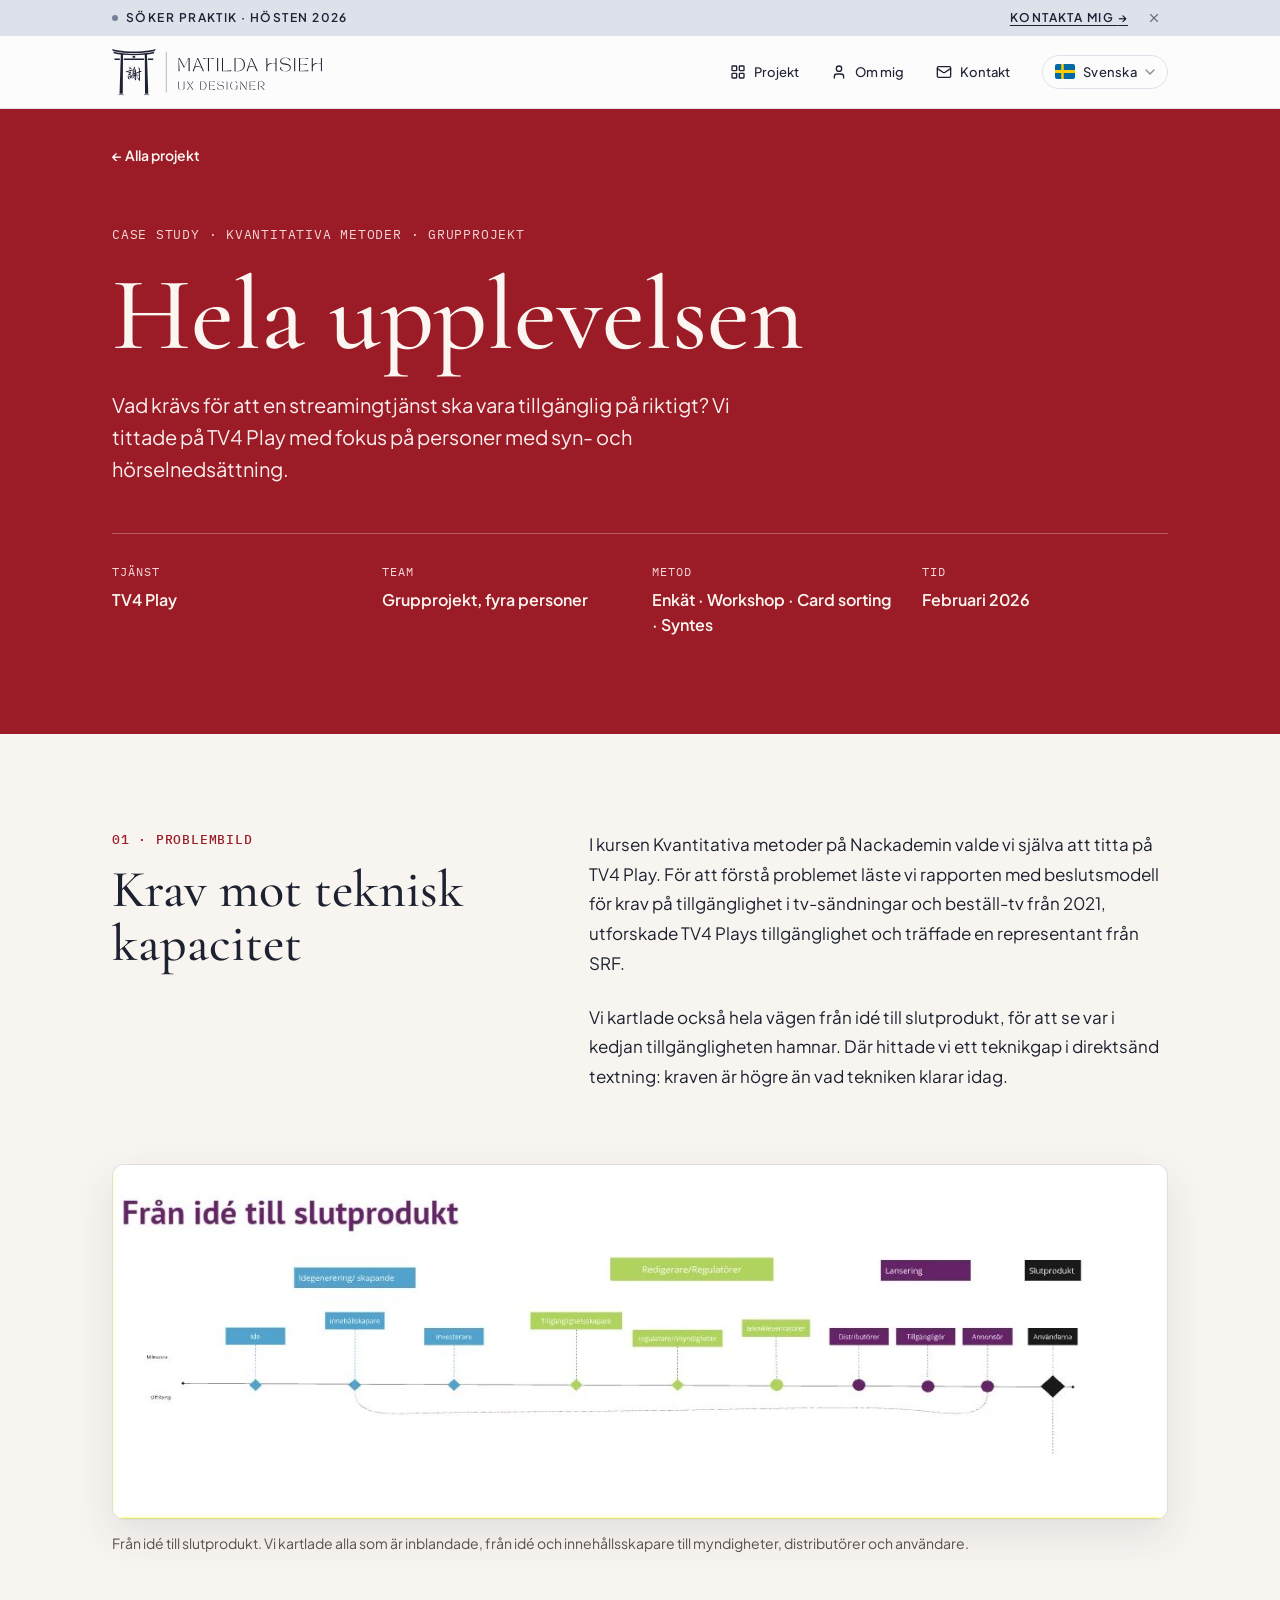
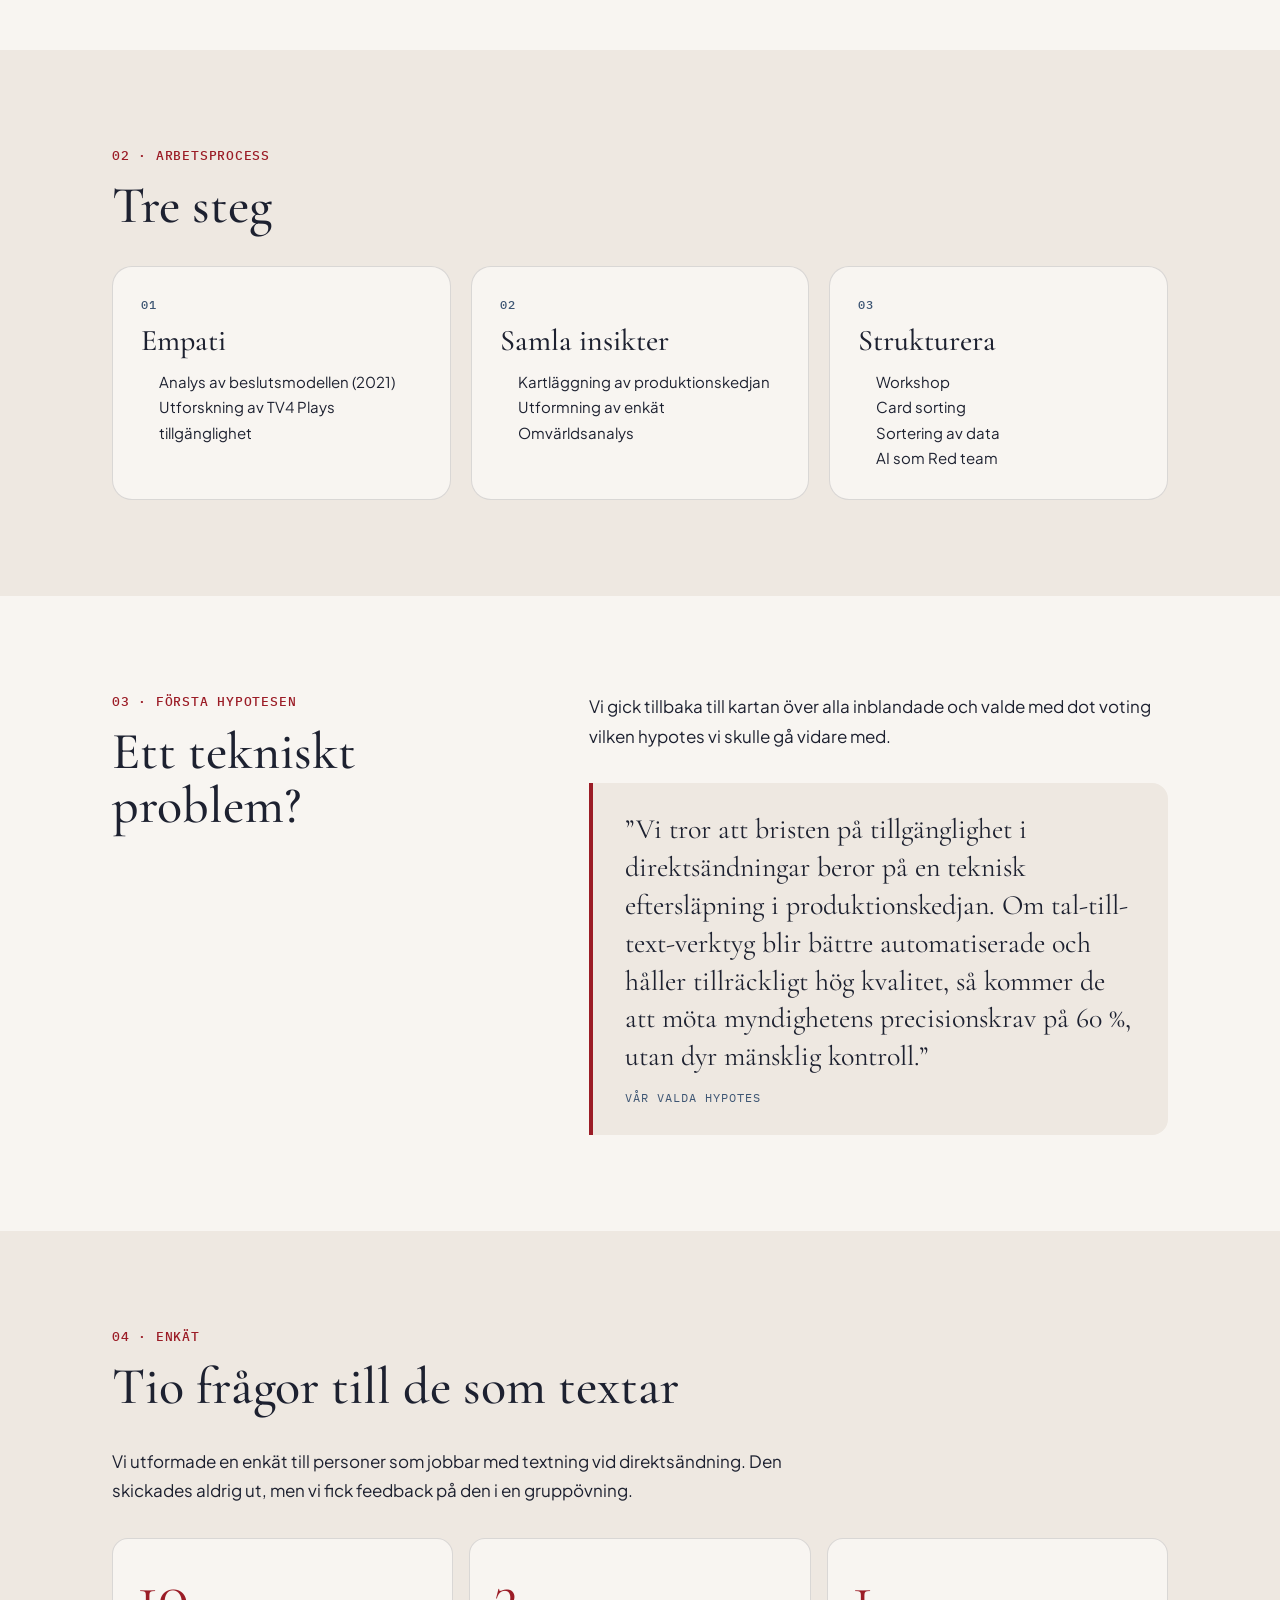
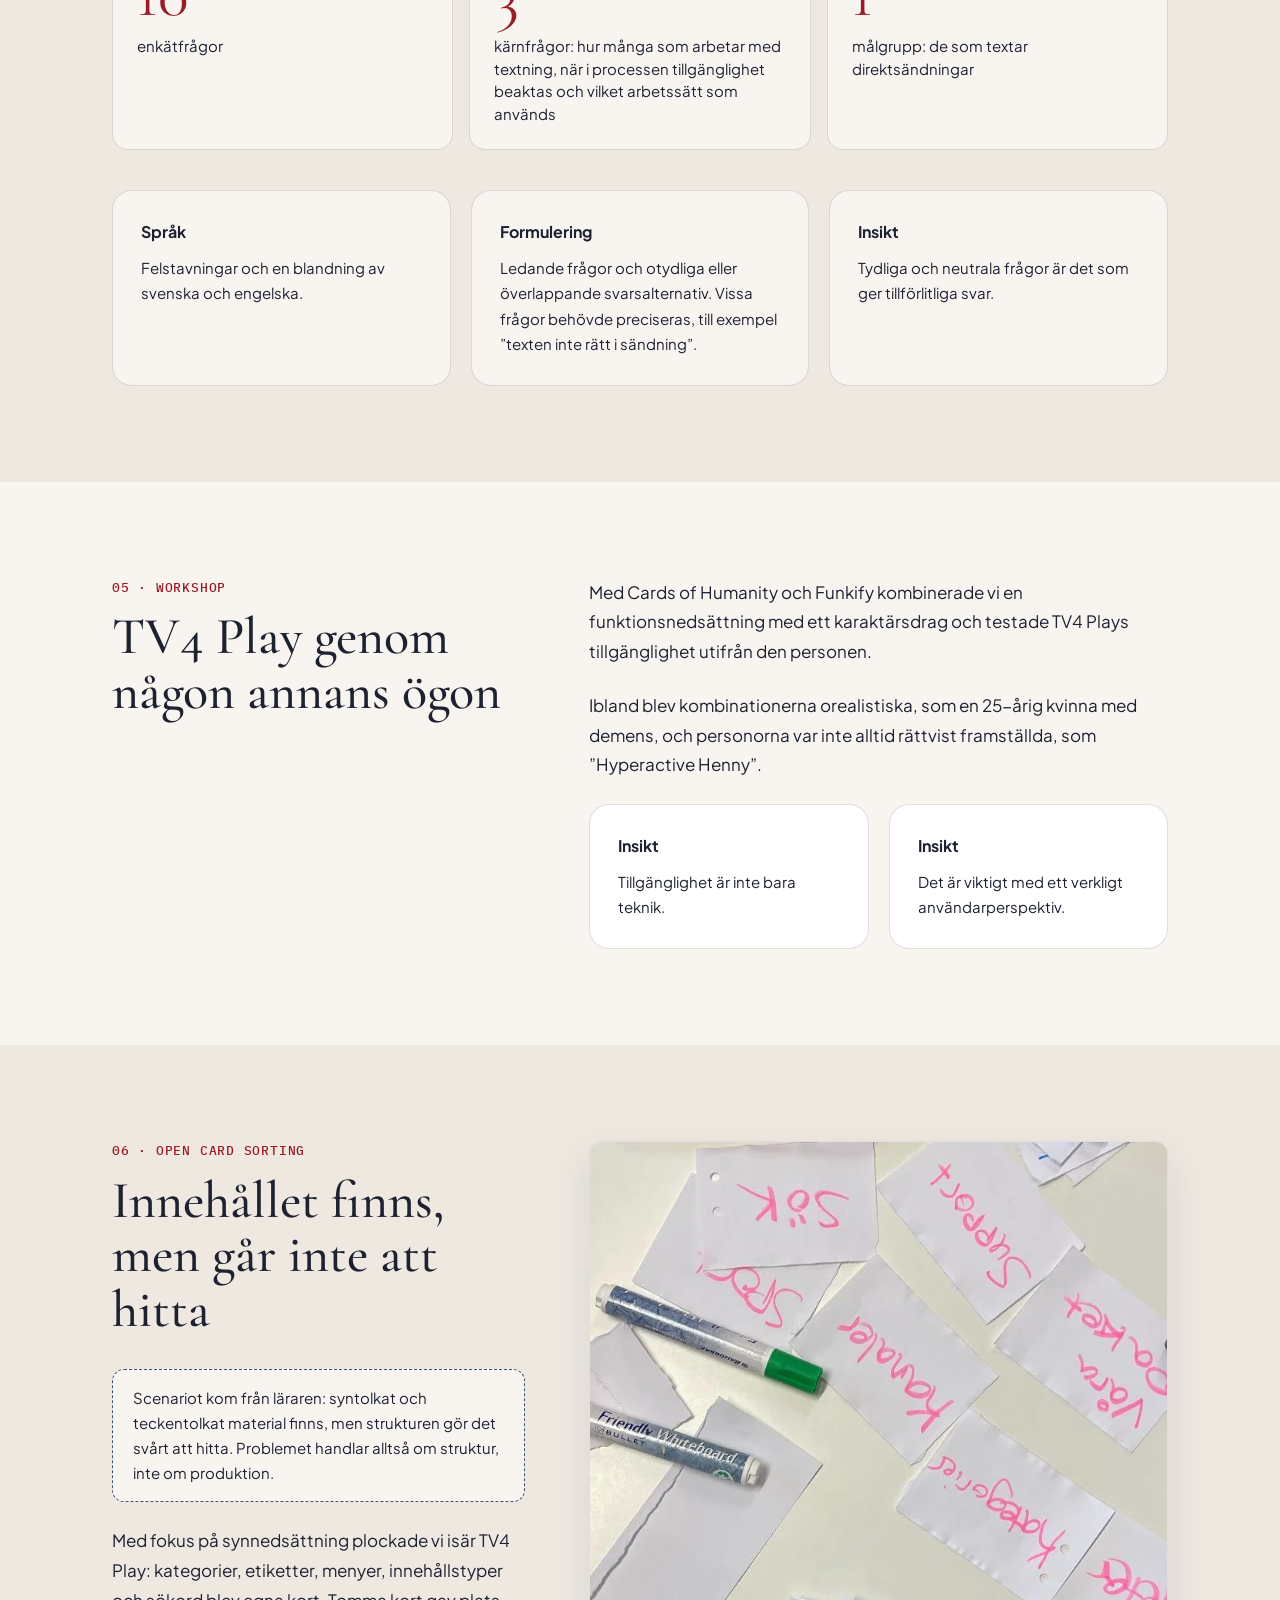
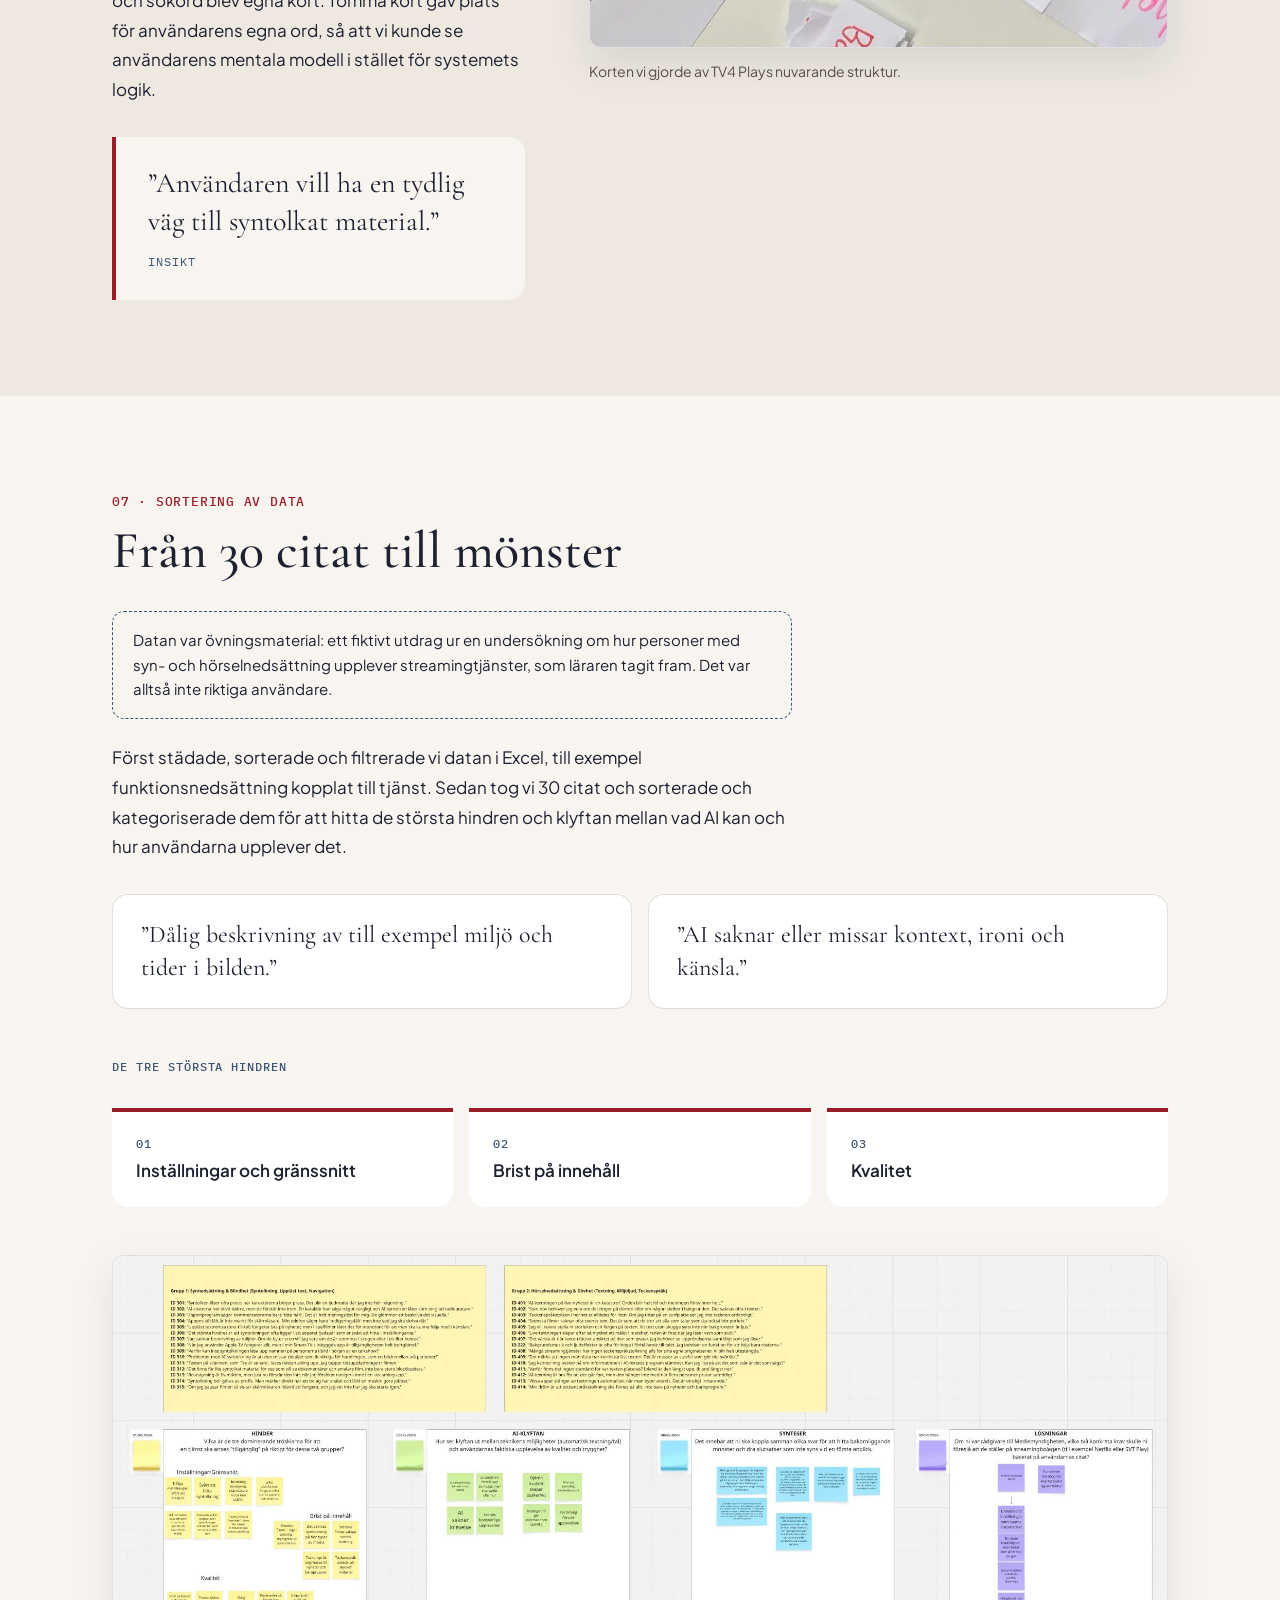
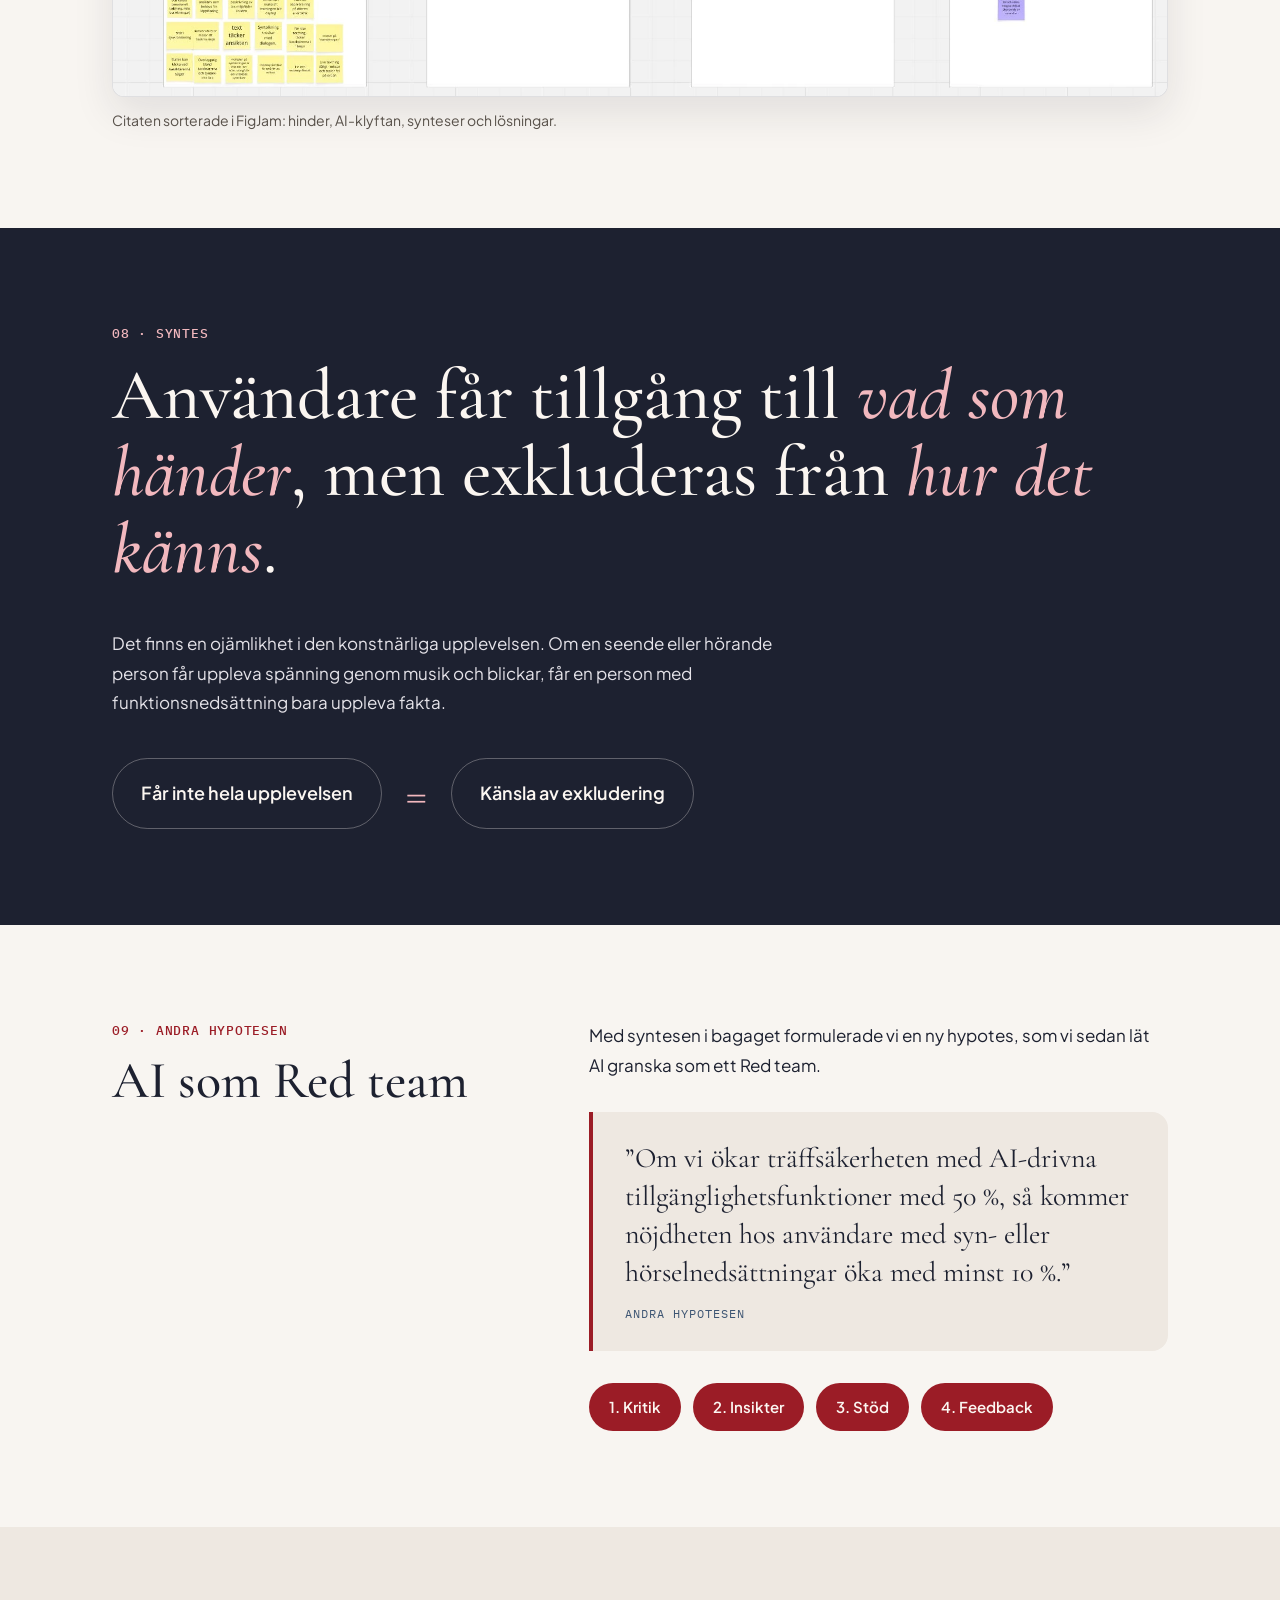
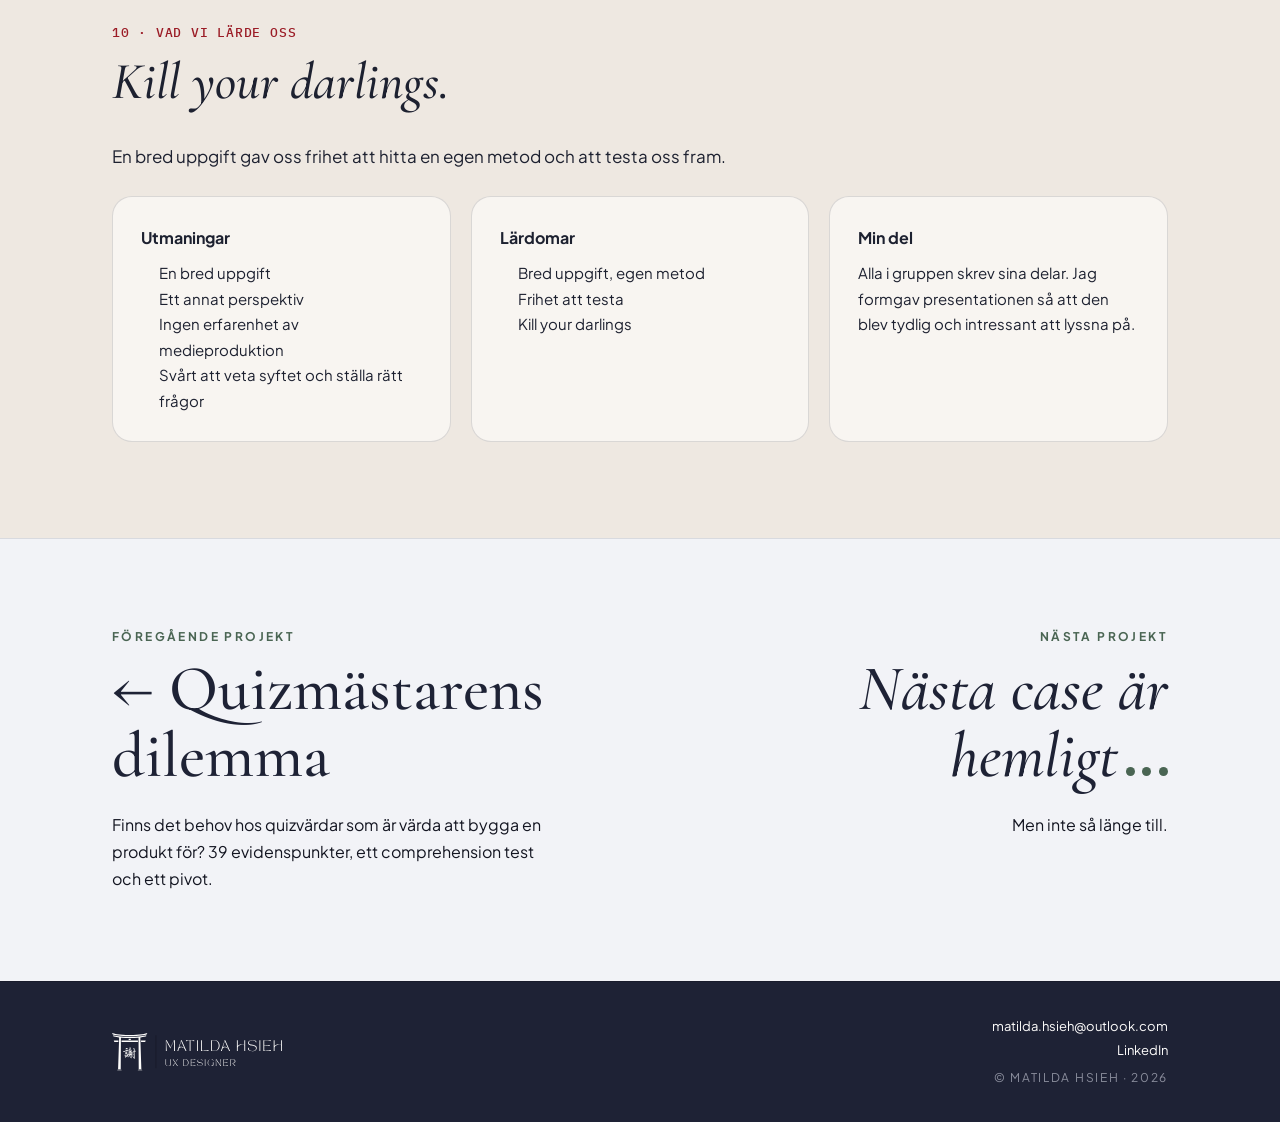
==== commit 72b89454: "Rename the quiz case to Quizmästarens dilemma Card, page title, heading, previous/next links and Eng" ====
--- a/hela-upplevelsen.html
+++ b/hela-upplevelsen.html
@@ -1661,7 +1661,7 @@
     <div class="next-inner">
       <div class="next-col">
         <p class="next-label">Föregående projekt</p>
-        <a class="next-link" href="quizprojekt.html"><span aria-hidden="true">←</span> Quizprojekt</a>
+        <a class="next-link" href="quizprojekt.html"><span aria-hidden="true">←</span> Quizmästarens dilemma</a>
         <p class="next-desc">Finns det behov hos quizvärdar som är värda att bygga en produkt för? 39 evidenspunkter, ett comprehension test och ett pivot.</p>
       </div>
       <div class="next-col next-col--next">
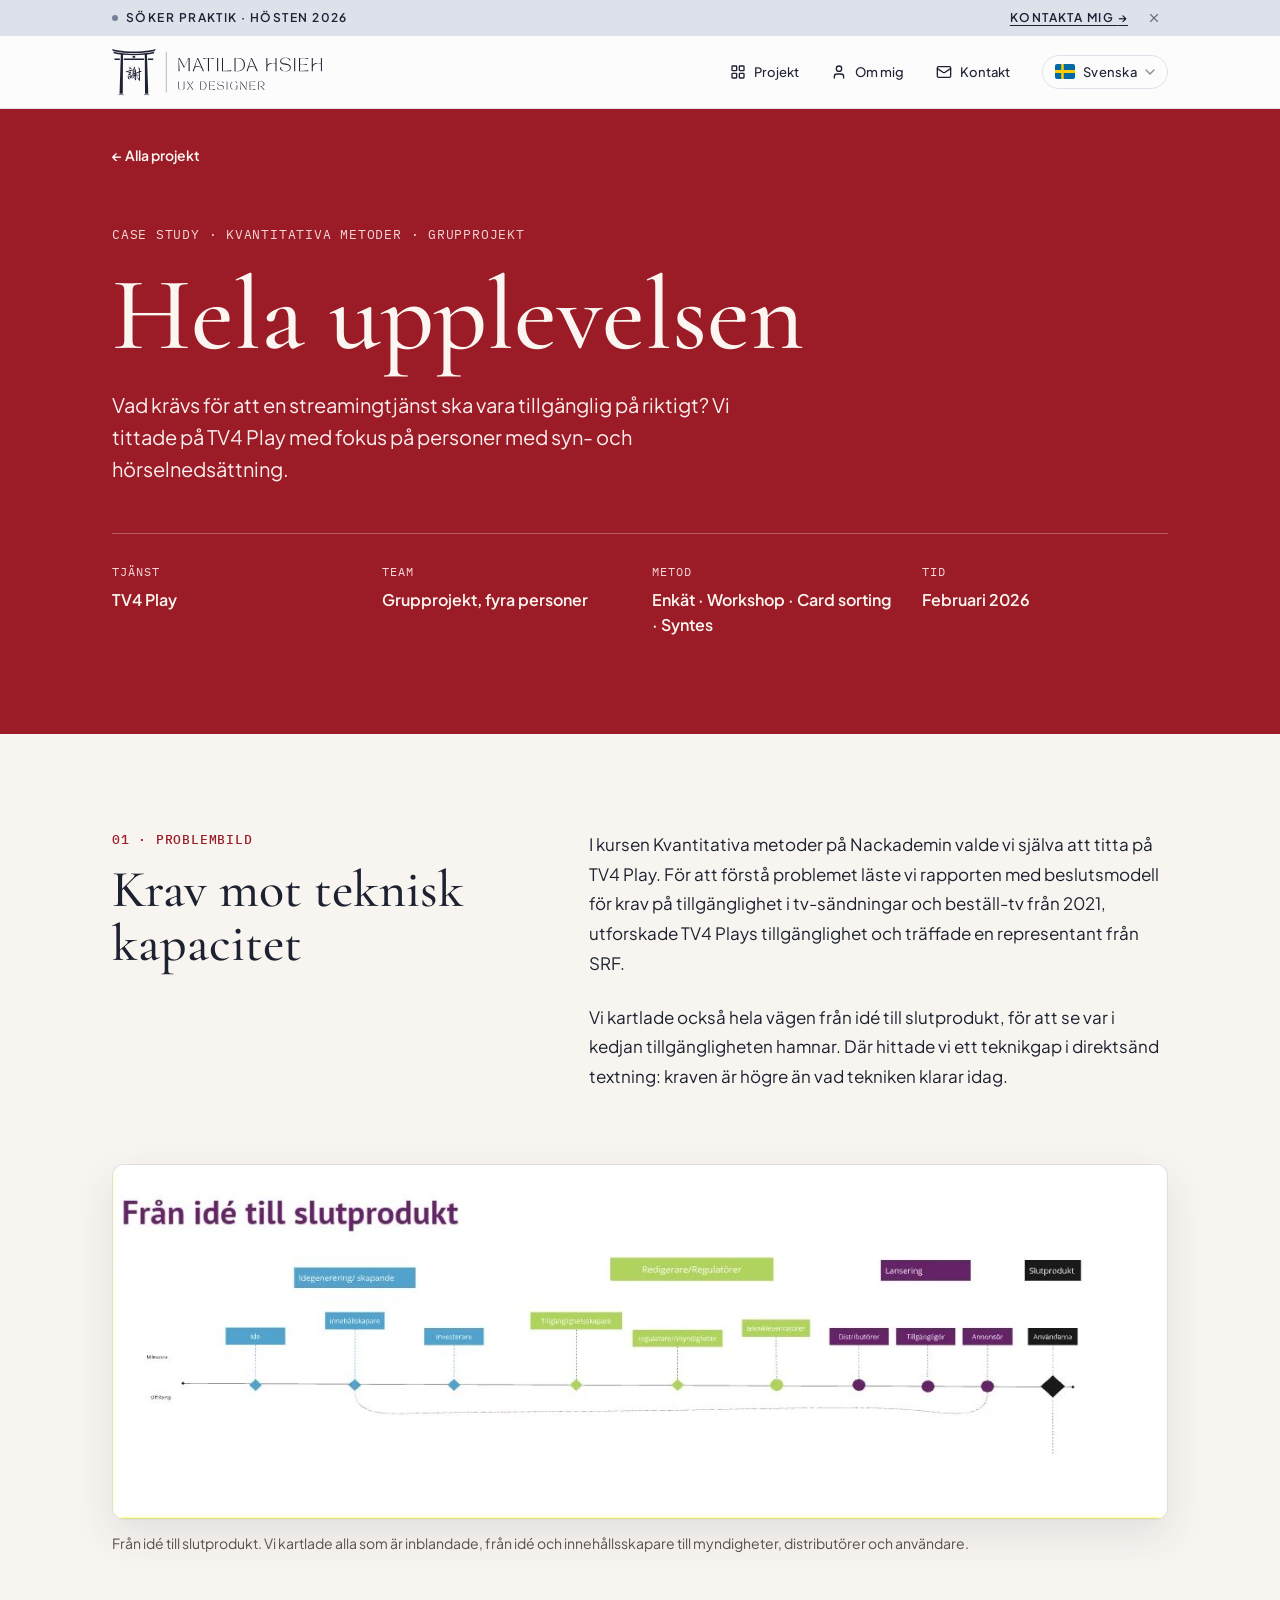
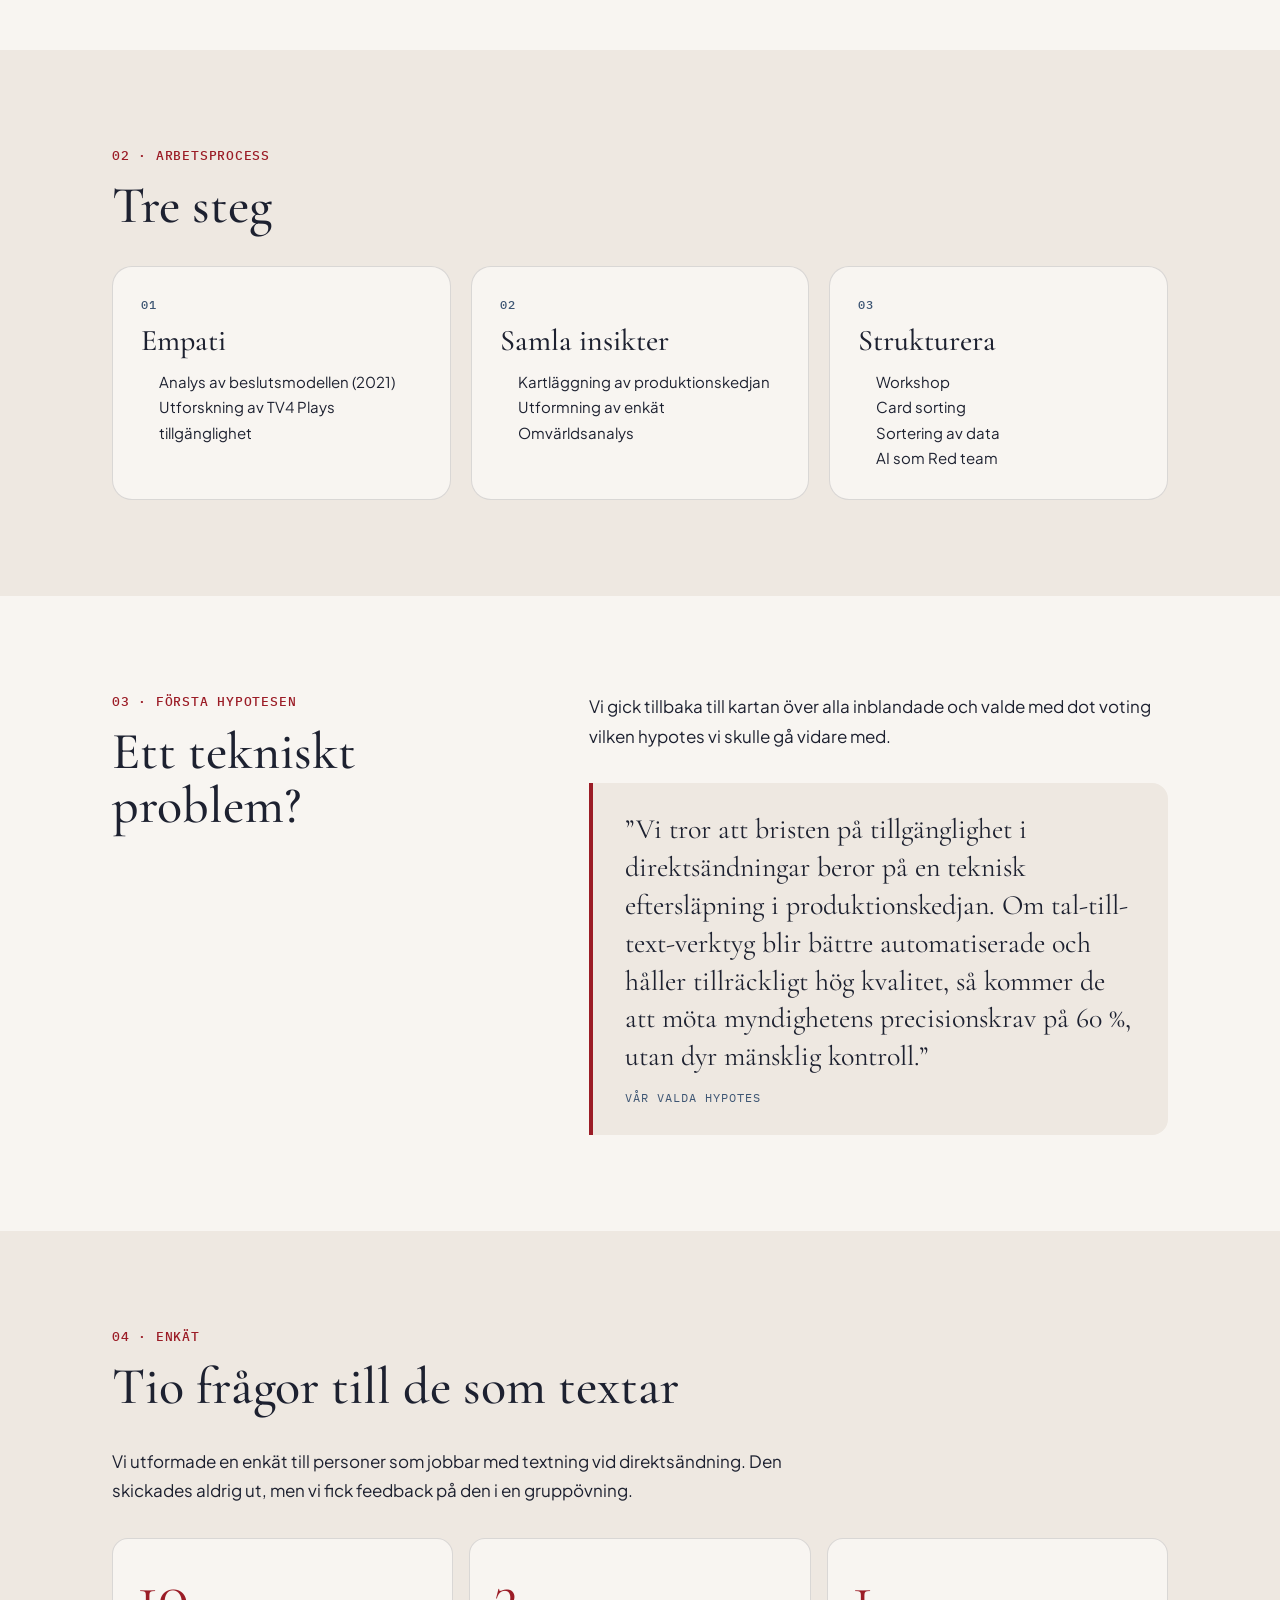
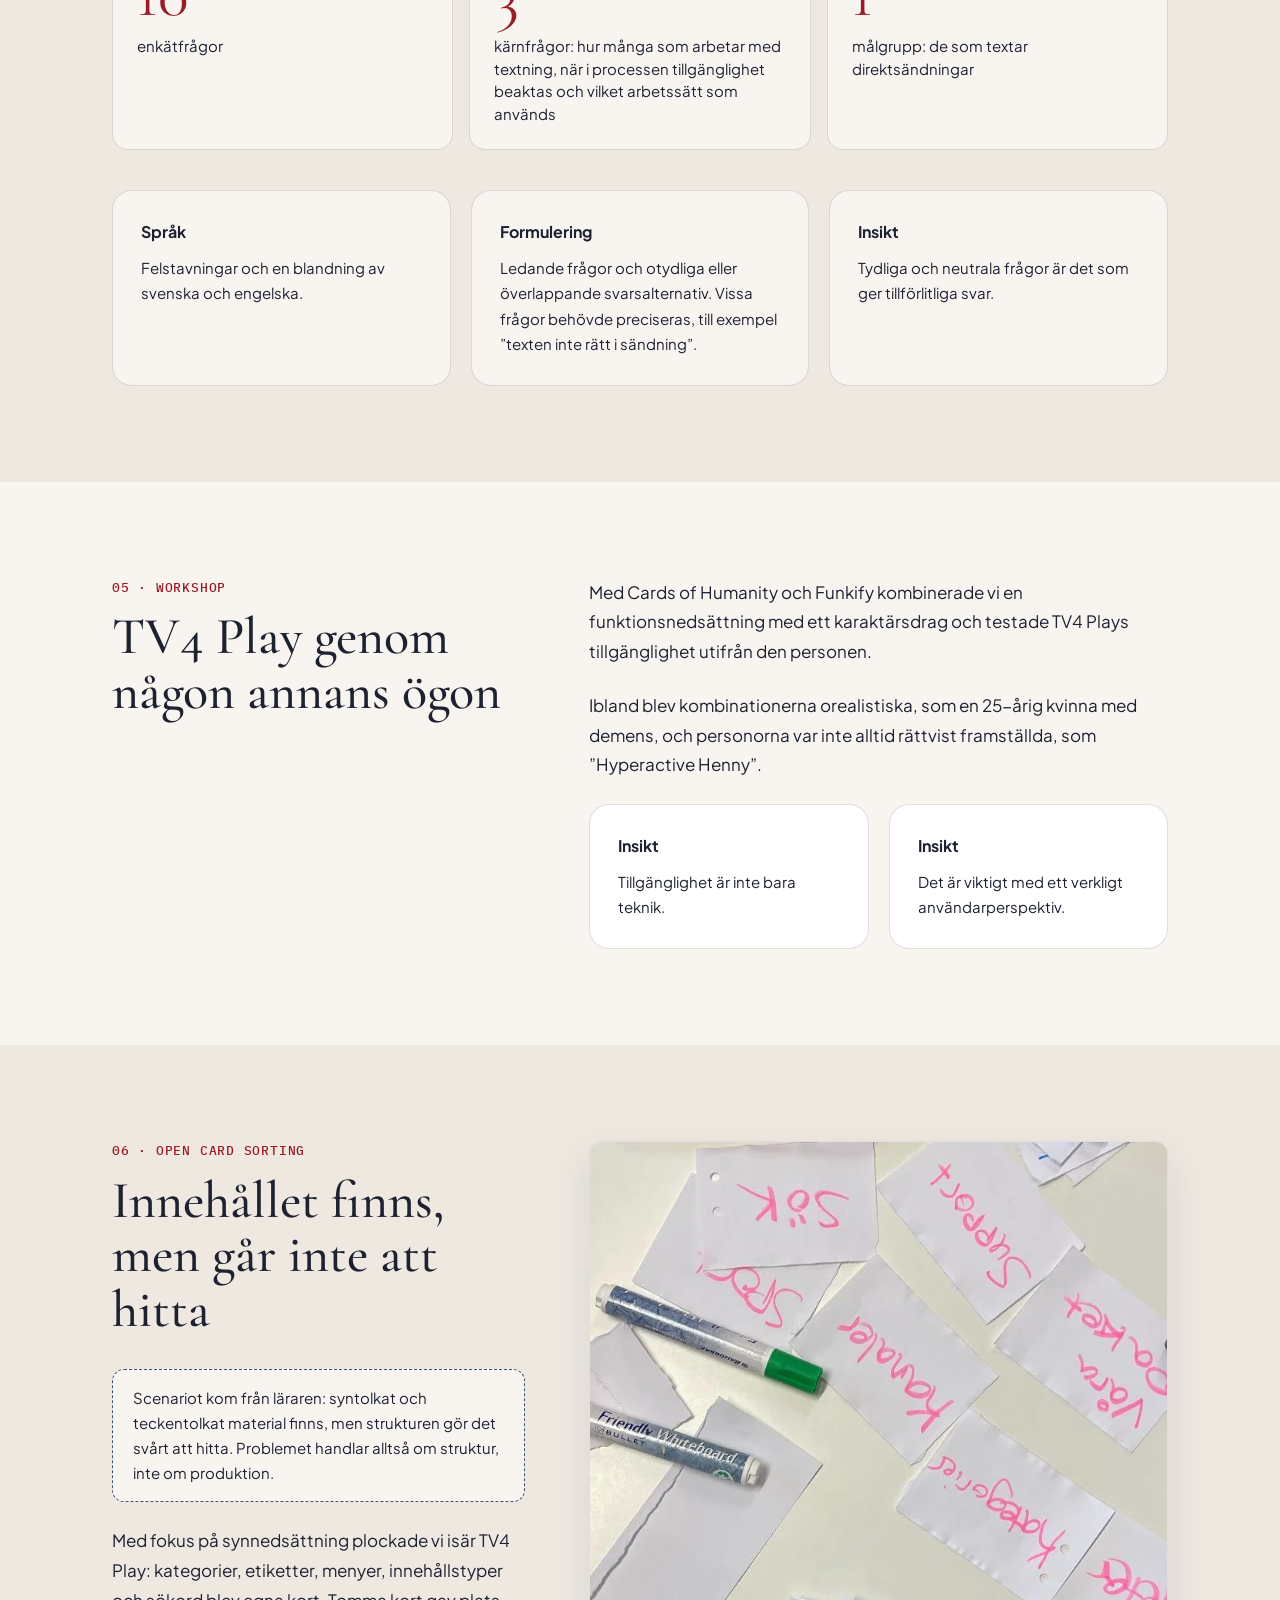
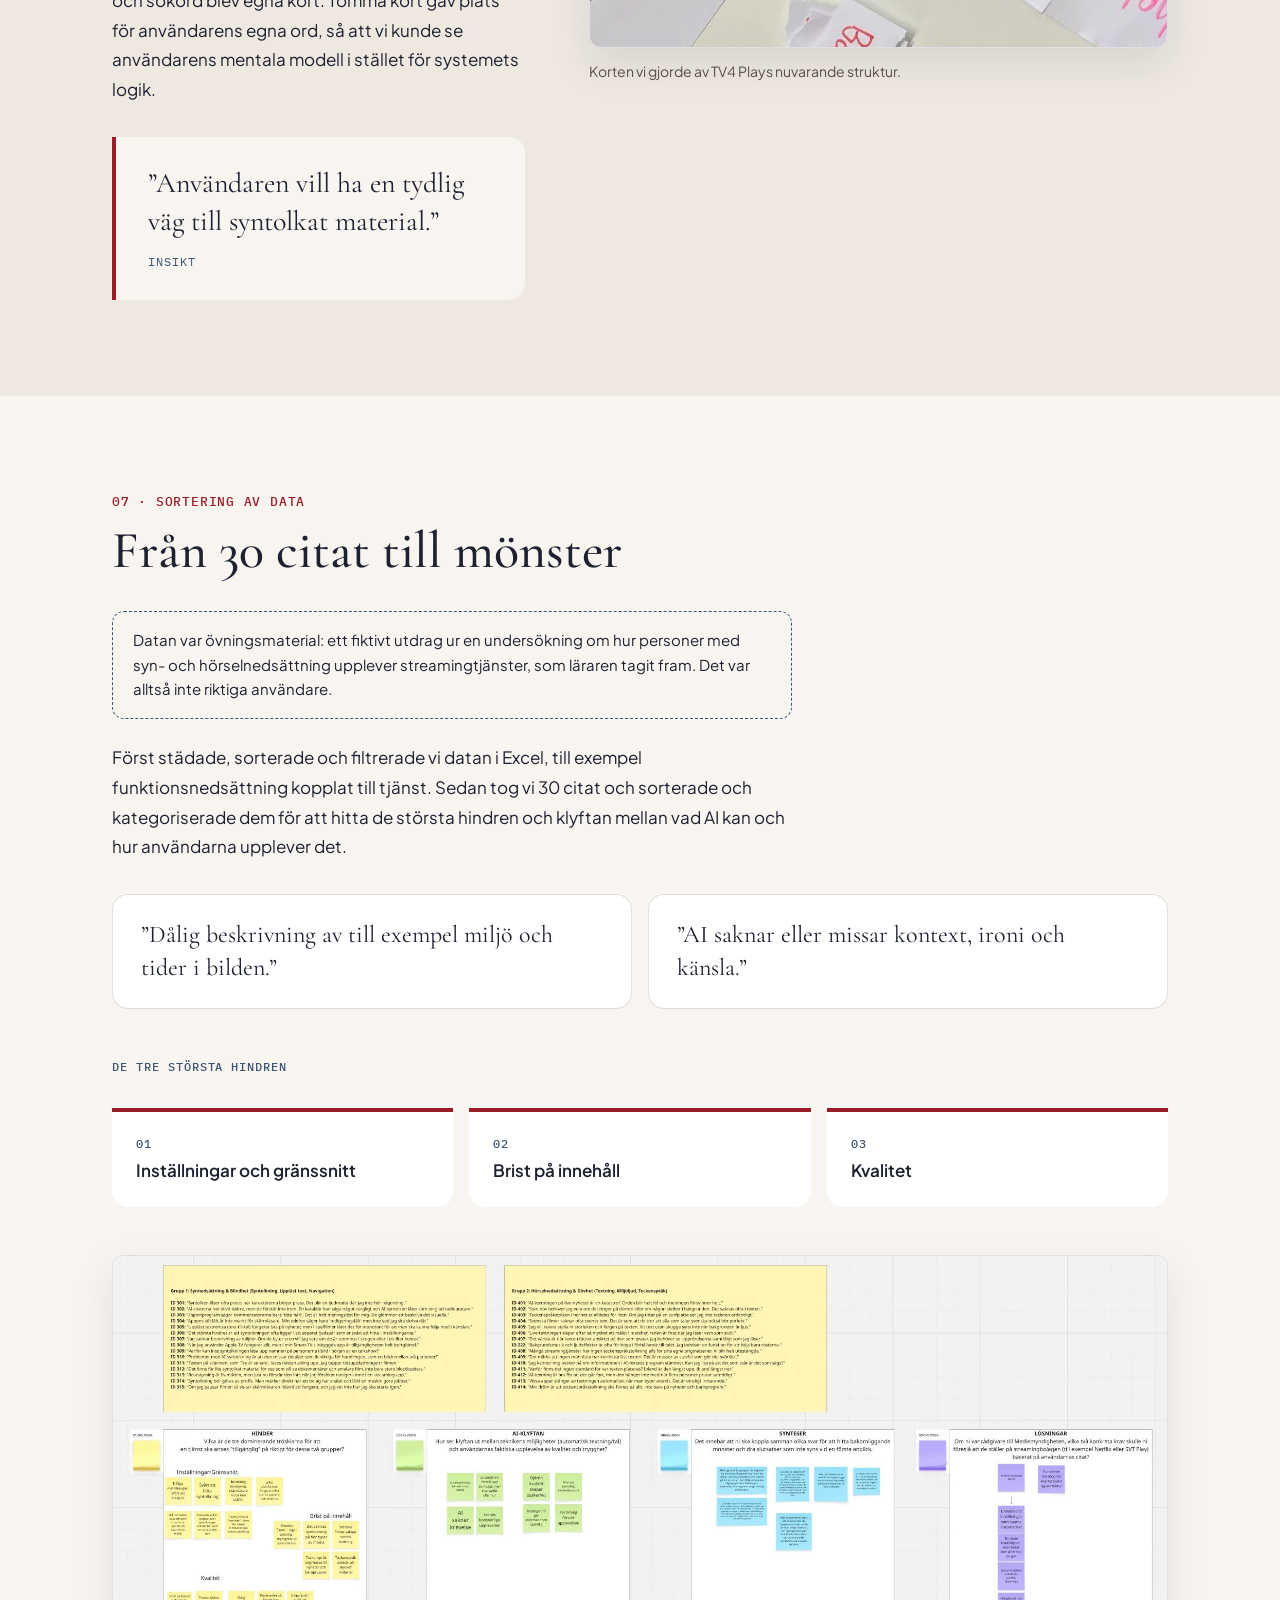
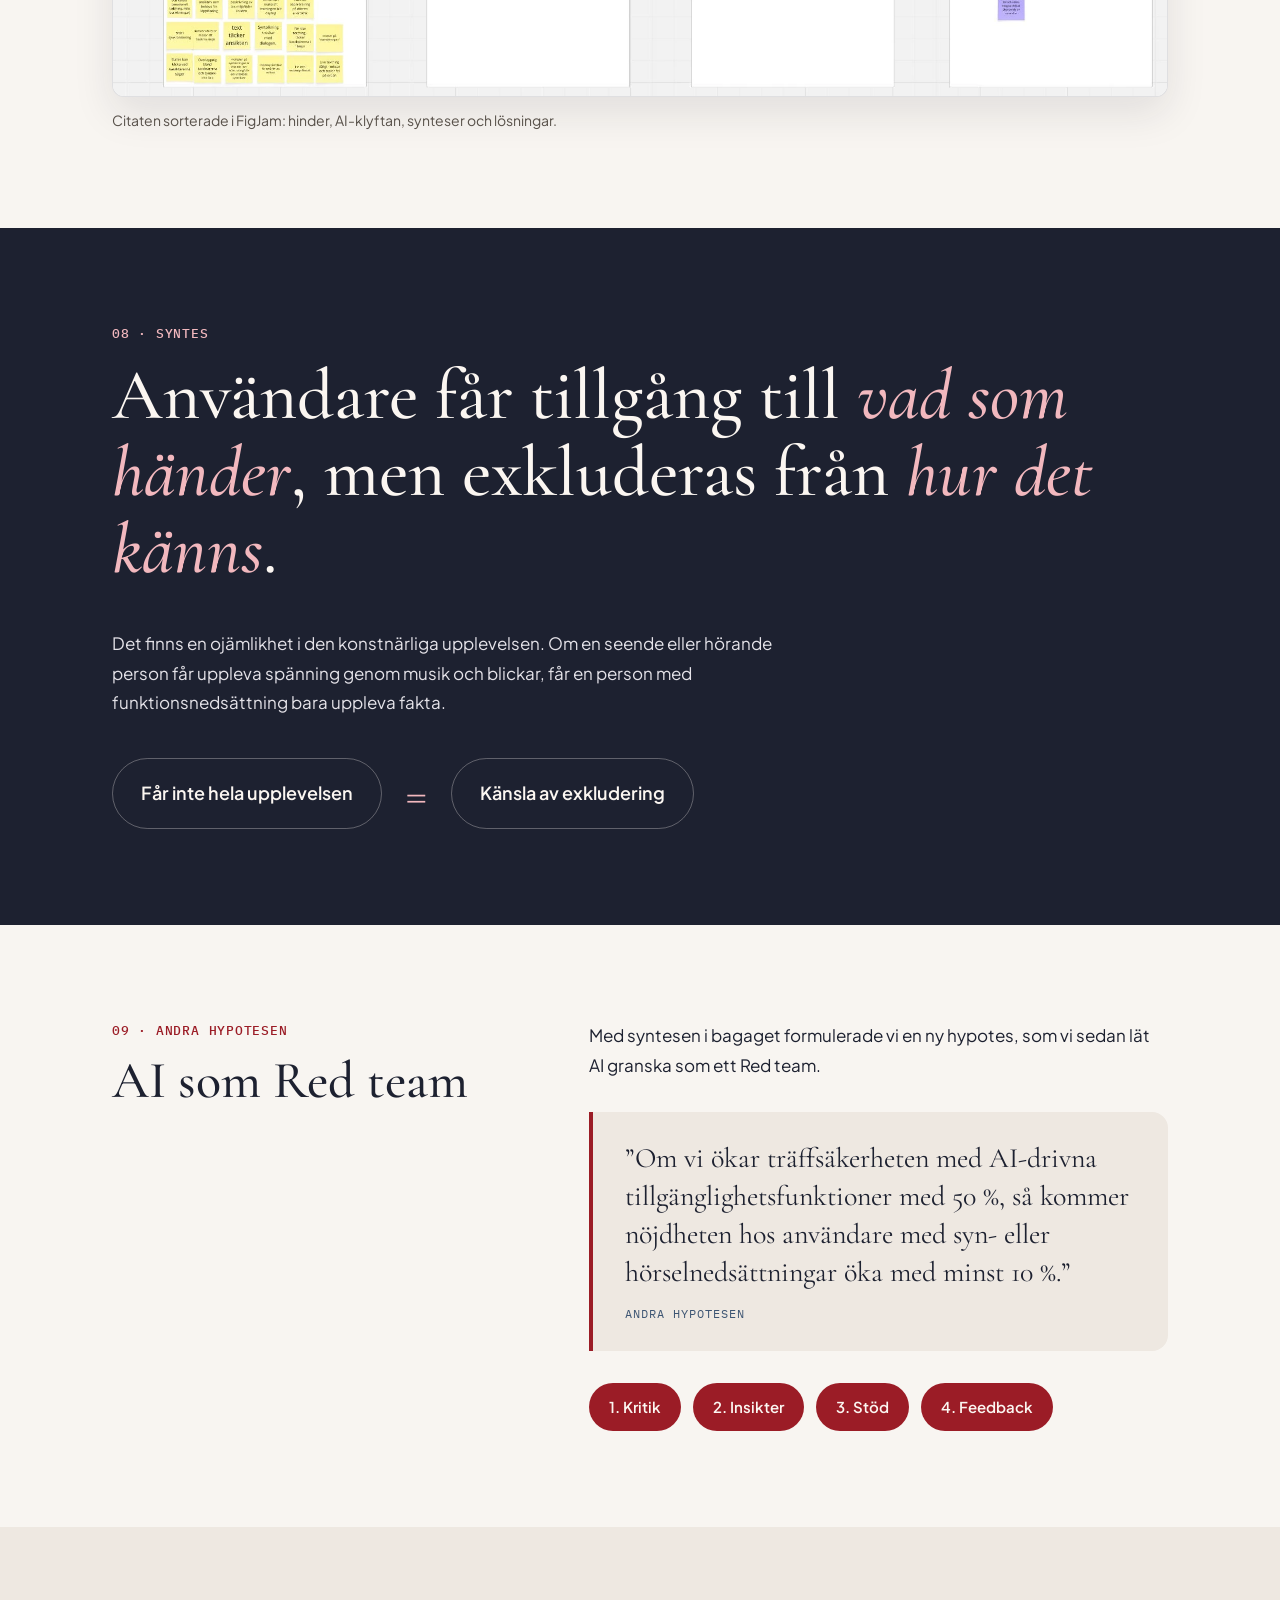
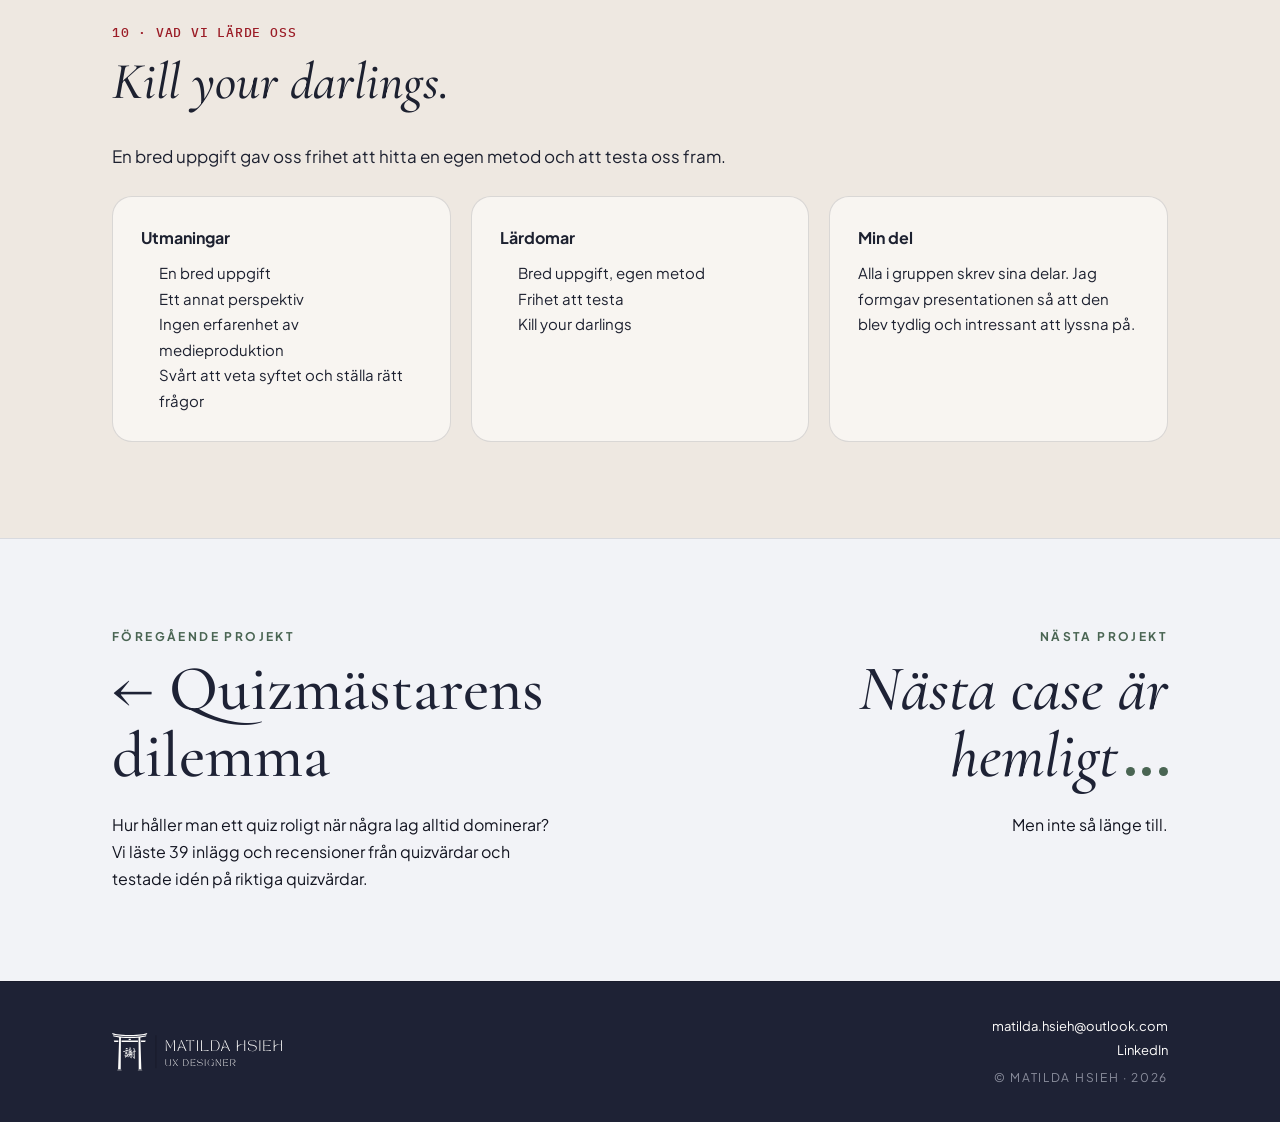
==== commit 04231368: "Quizmästarens dilemma: new description without jargon Used on the homepage card, at the top of the c" ====
--- a/hela-upplevelsen.html
+++ b/hela-upplevelsen.html
@@ -1662,7 +1662,7 @@
       <div class="next-col">
         <p class="next-label">Föregående projekt</p>
         <a class="next-link" href="quizprojekt.html"><span aria-hidden="true">←</span> Quizmästarens dilemma</a>
-        <p class="next-desc">Finns det behov hos quizvärdar som är värda att bygga en produkt för? 39 evidenspunkter, ett comprehension test och ett pivot.</p>
+        <p class="next-desc">Hur håller man ett quiz roligt när några lag alltid dominerar? Vi läste 39 inlägg och recensioner från quizvärdar och testade idén på riktiga quizvärdar.</p>
       </div>
       <div class="next-col next-col--next">
         <p class="next-label">Nästa projekt</p>
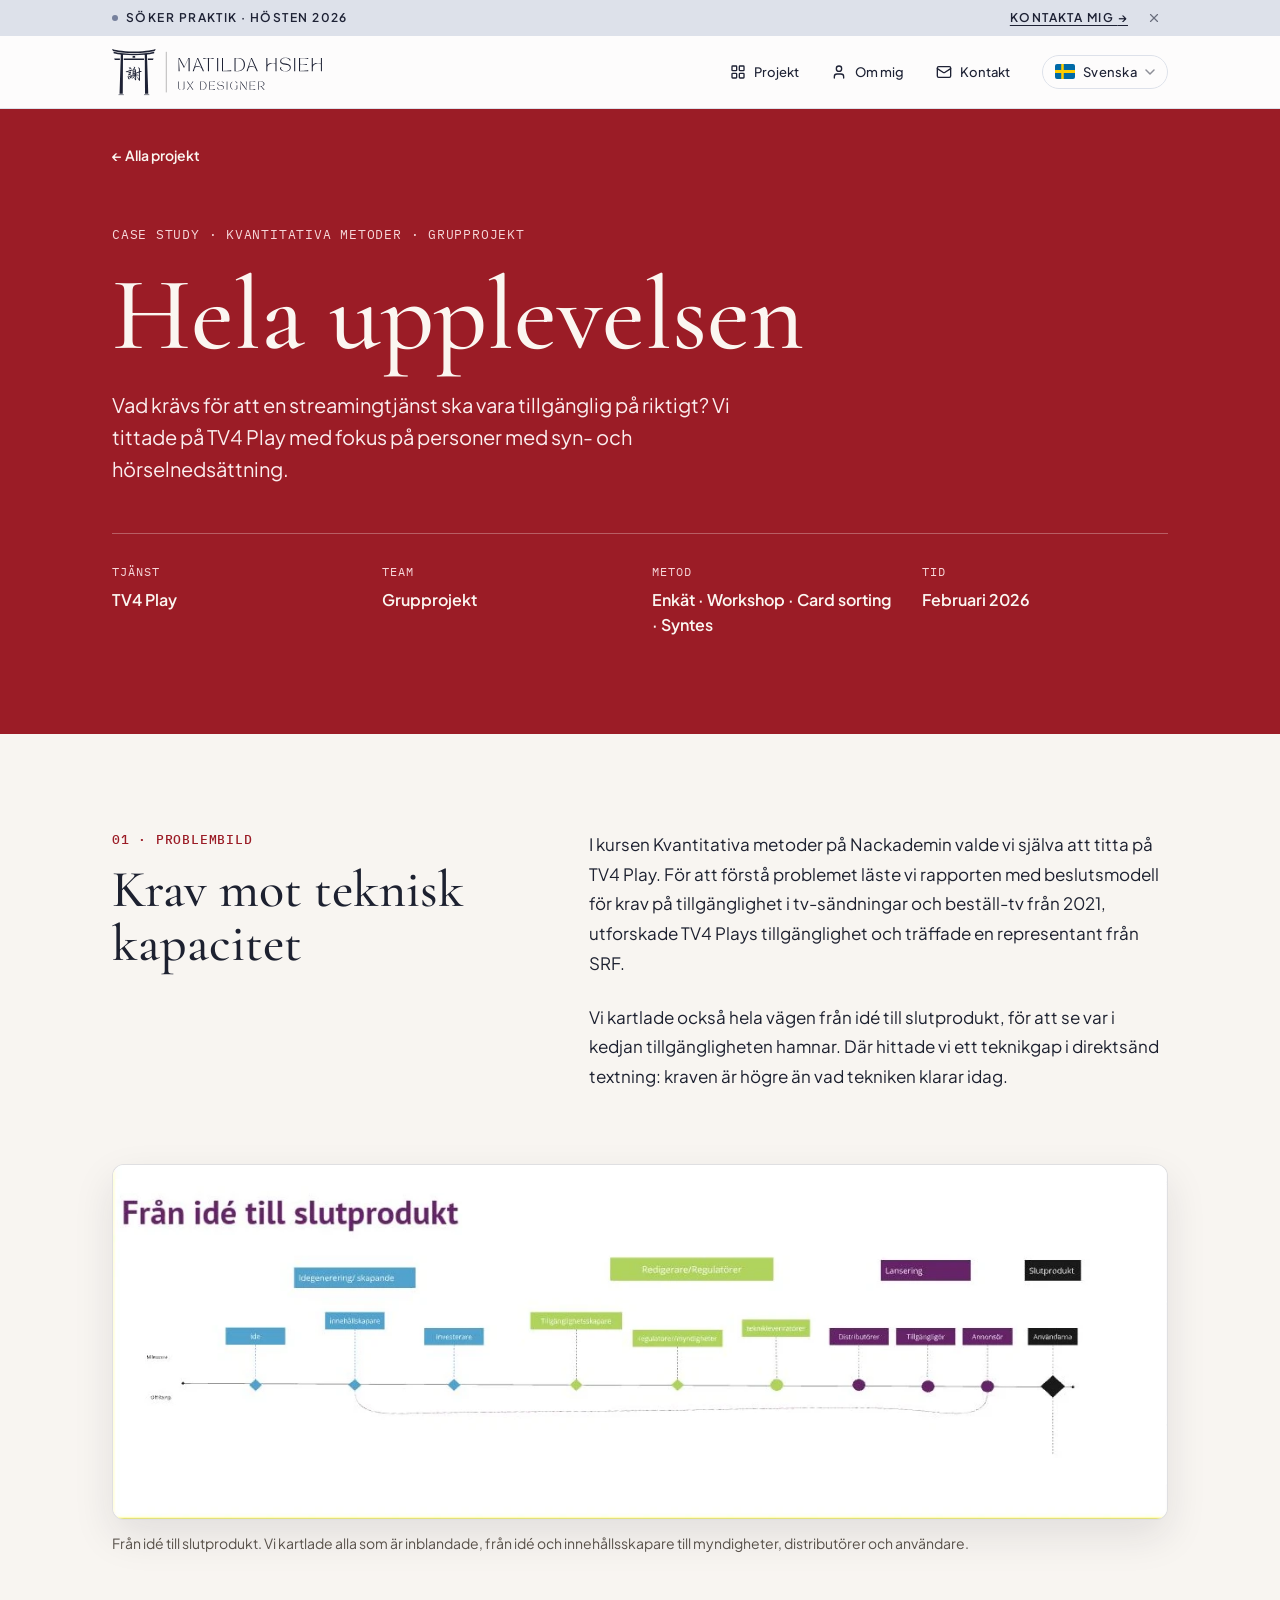
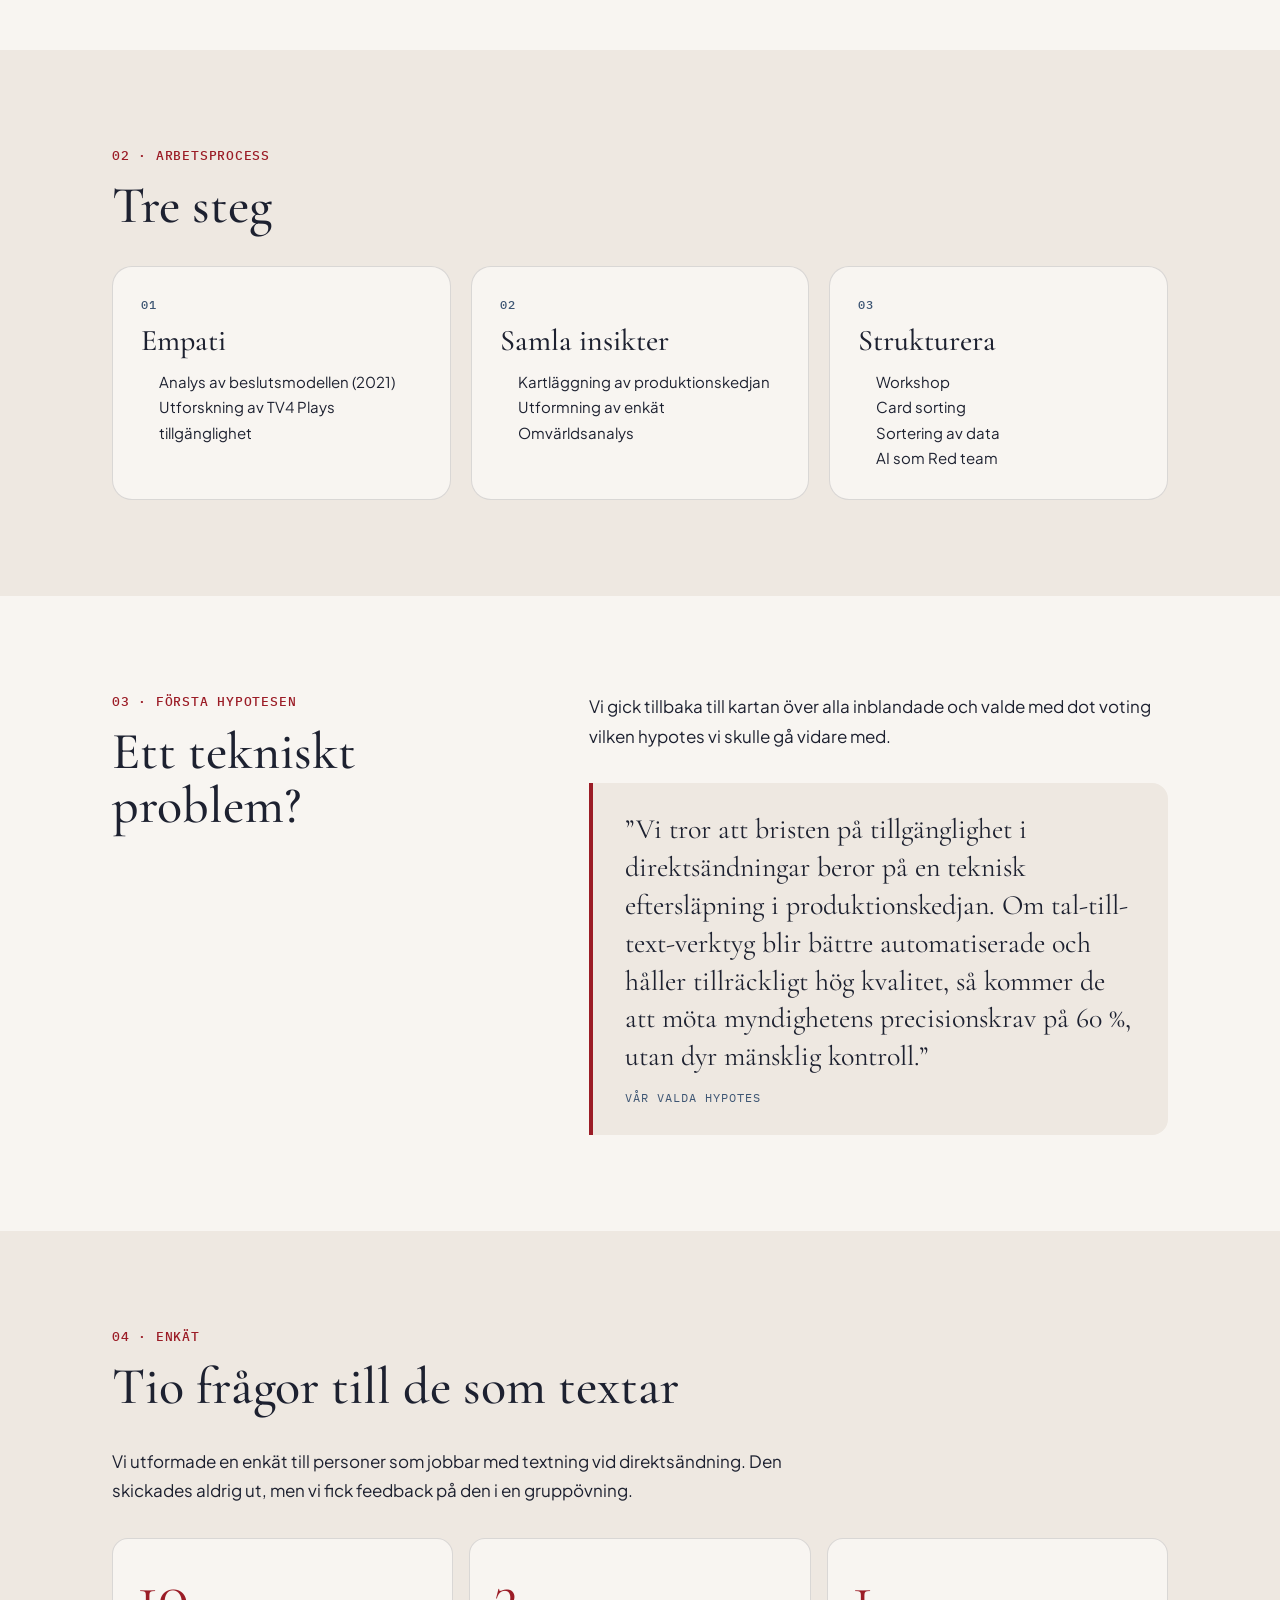
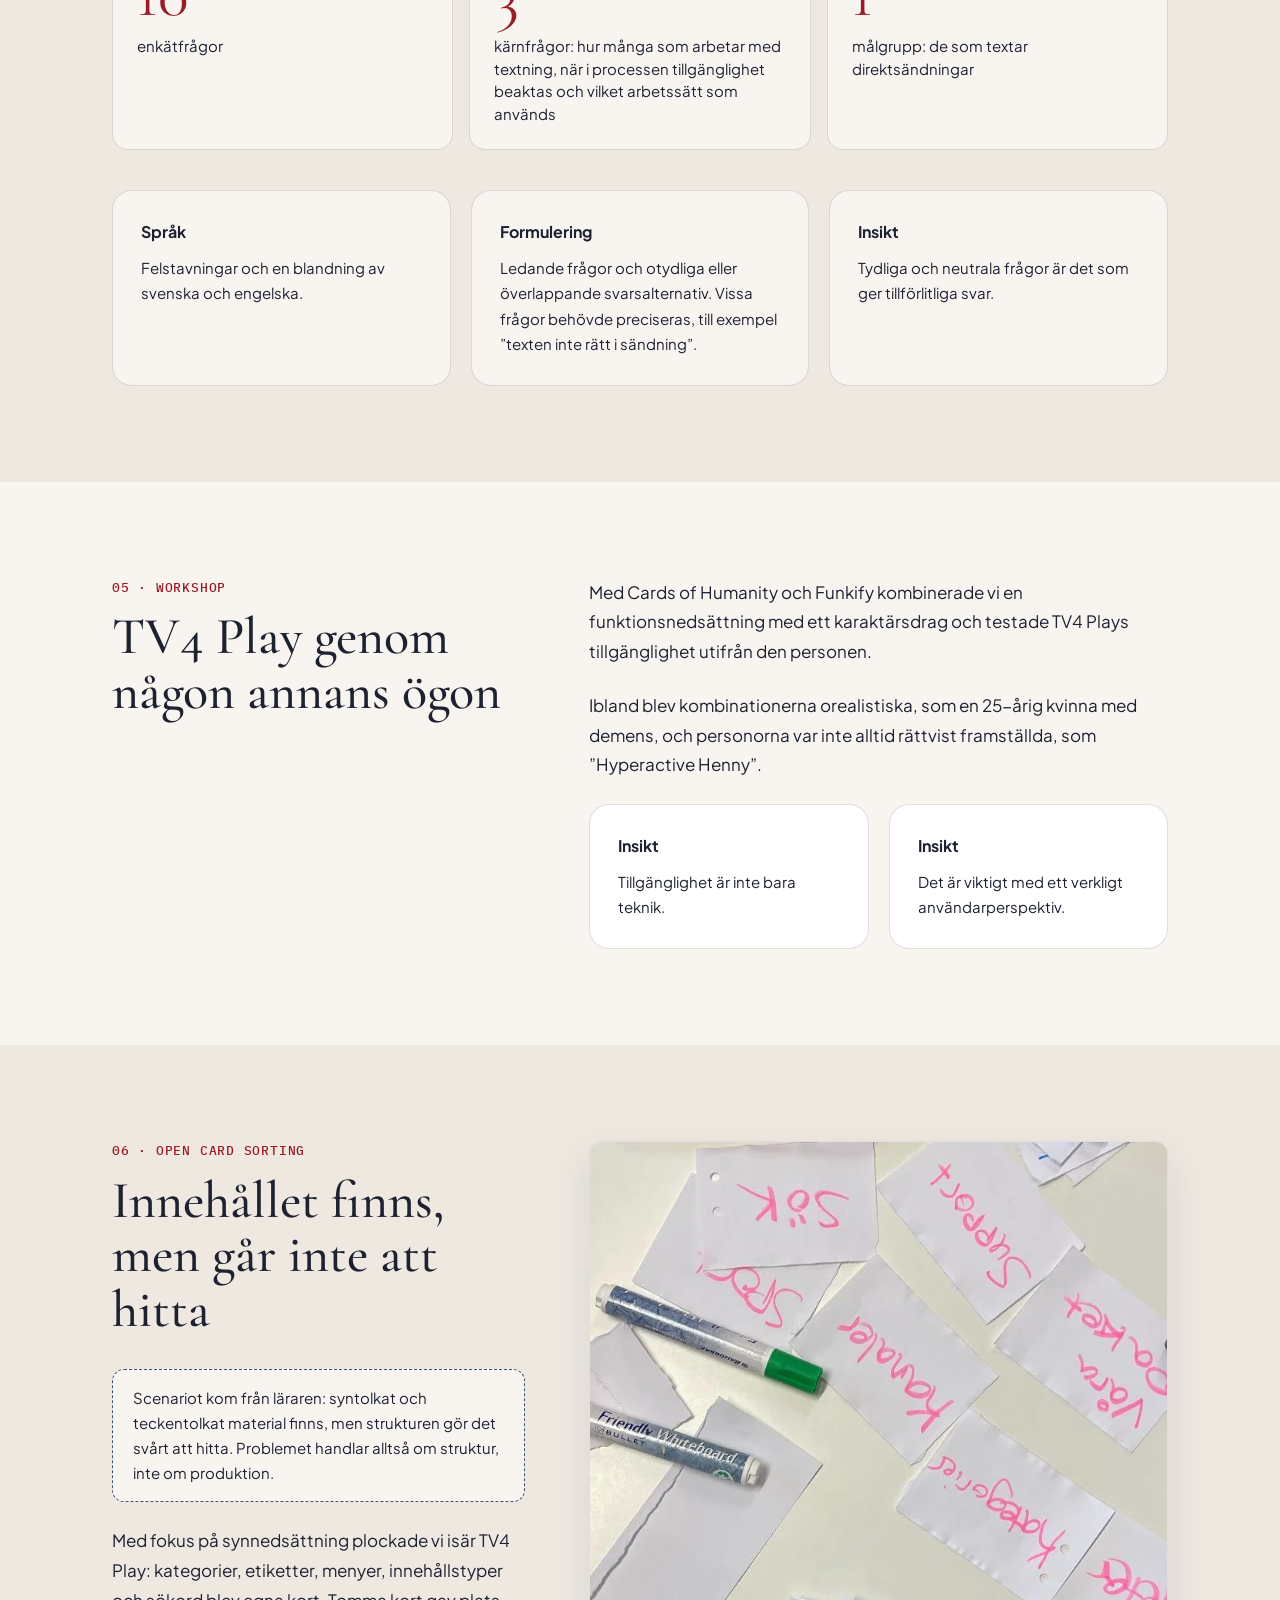
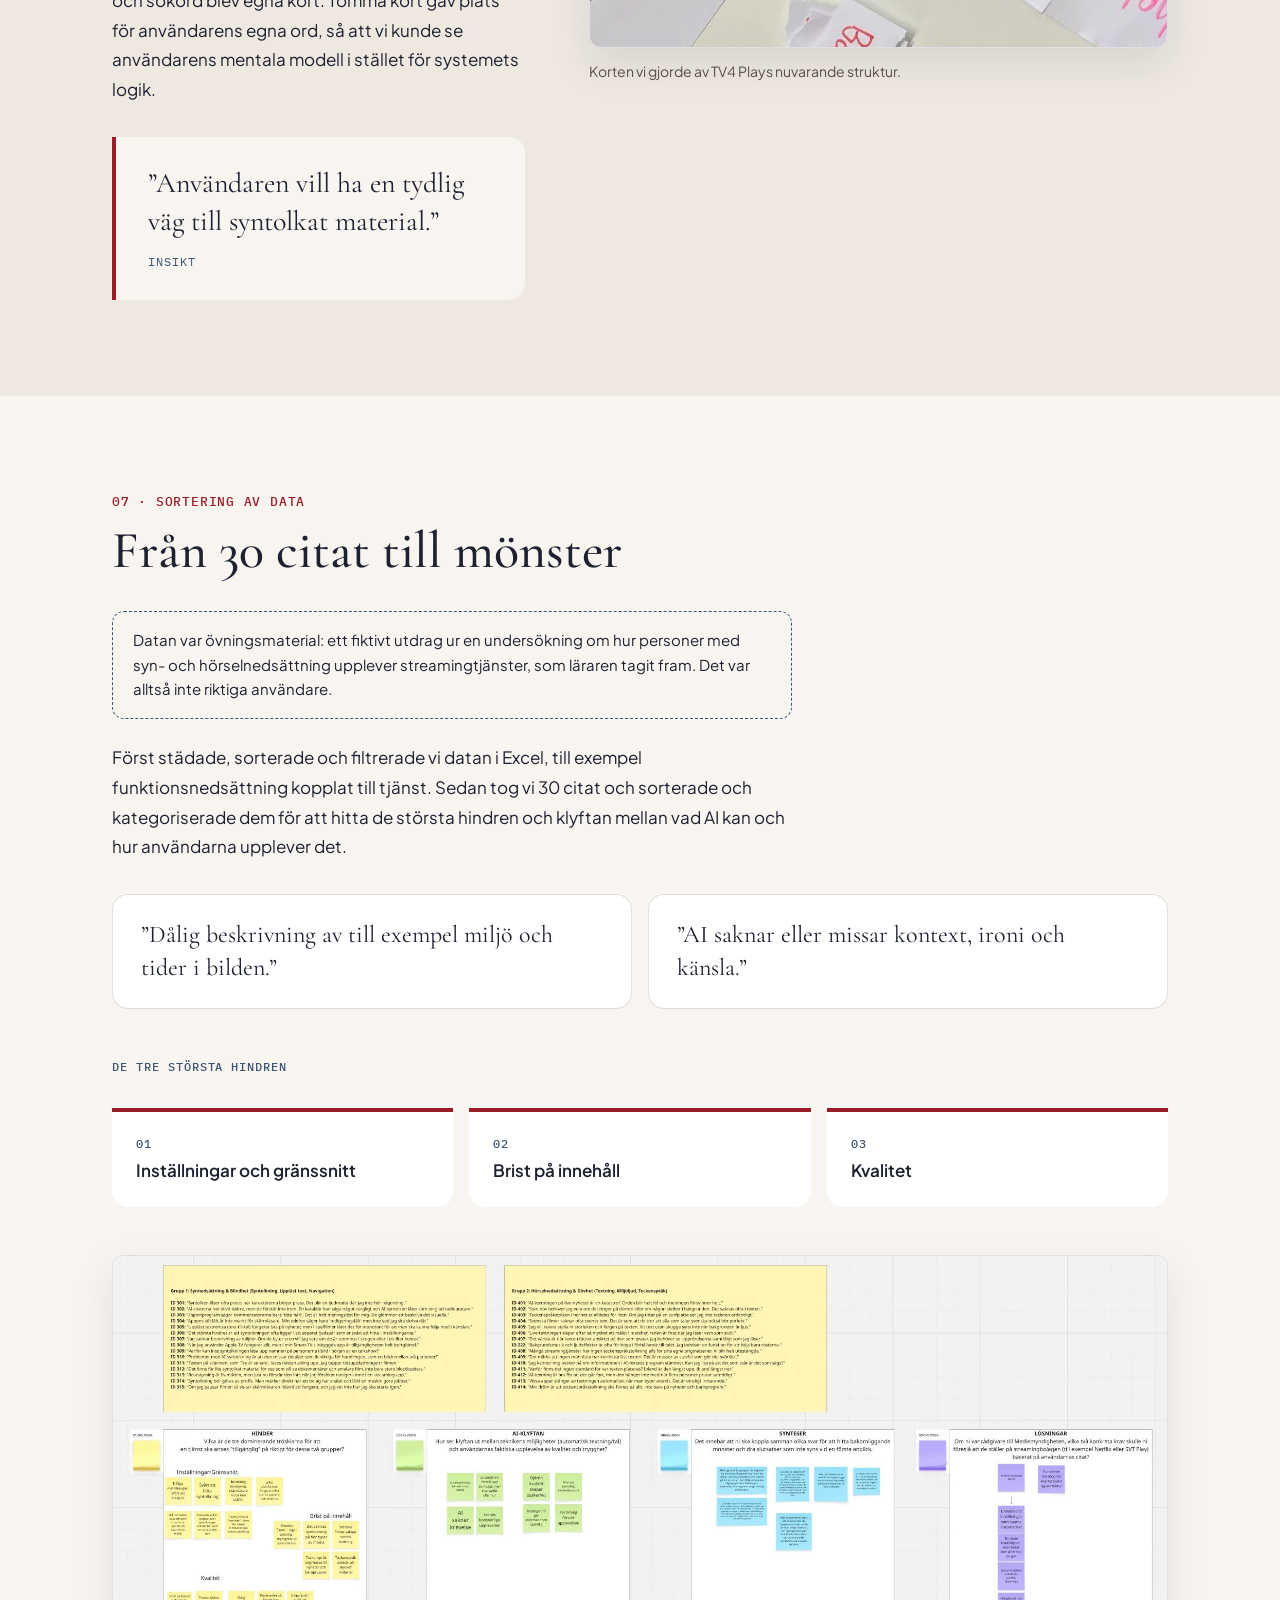
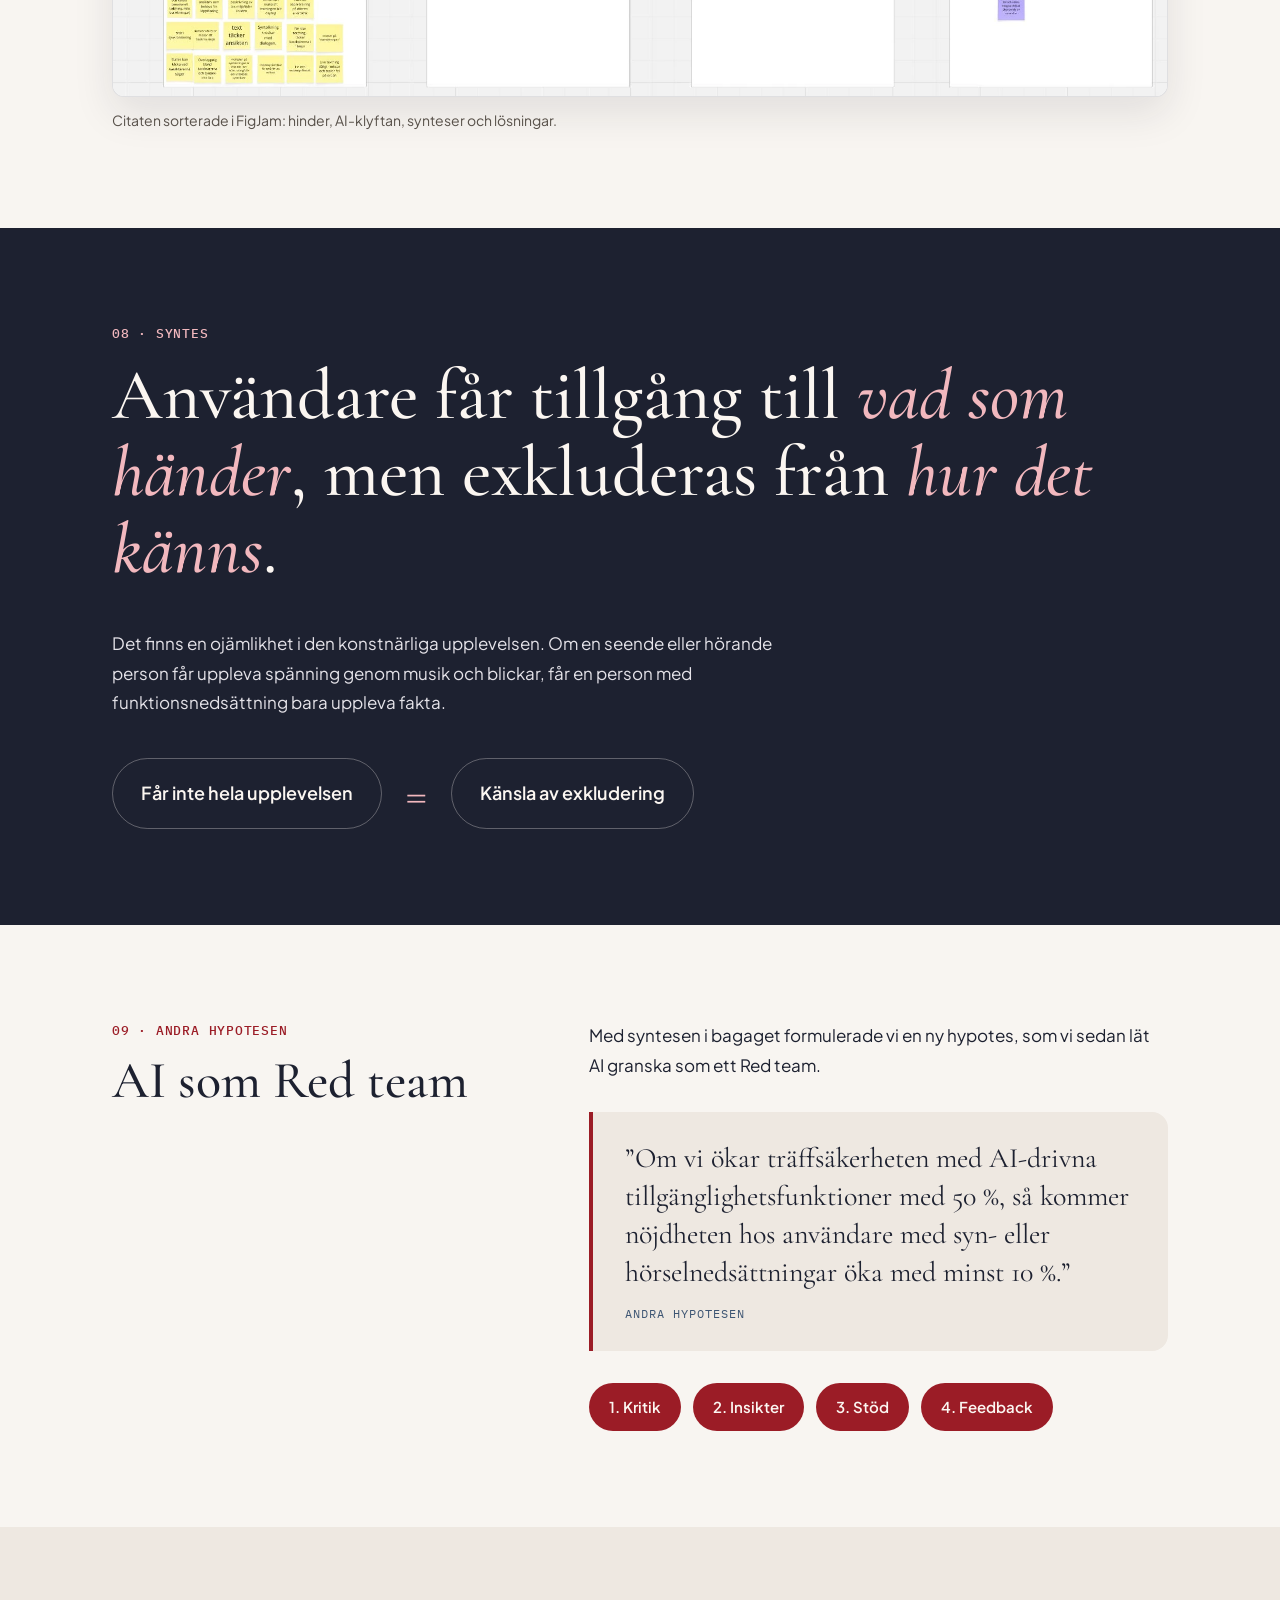
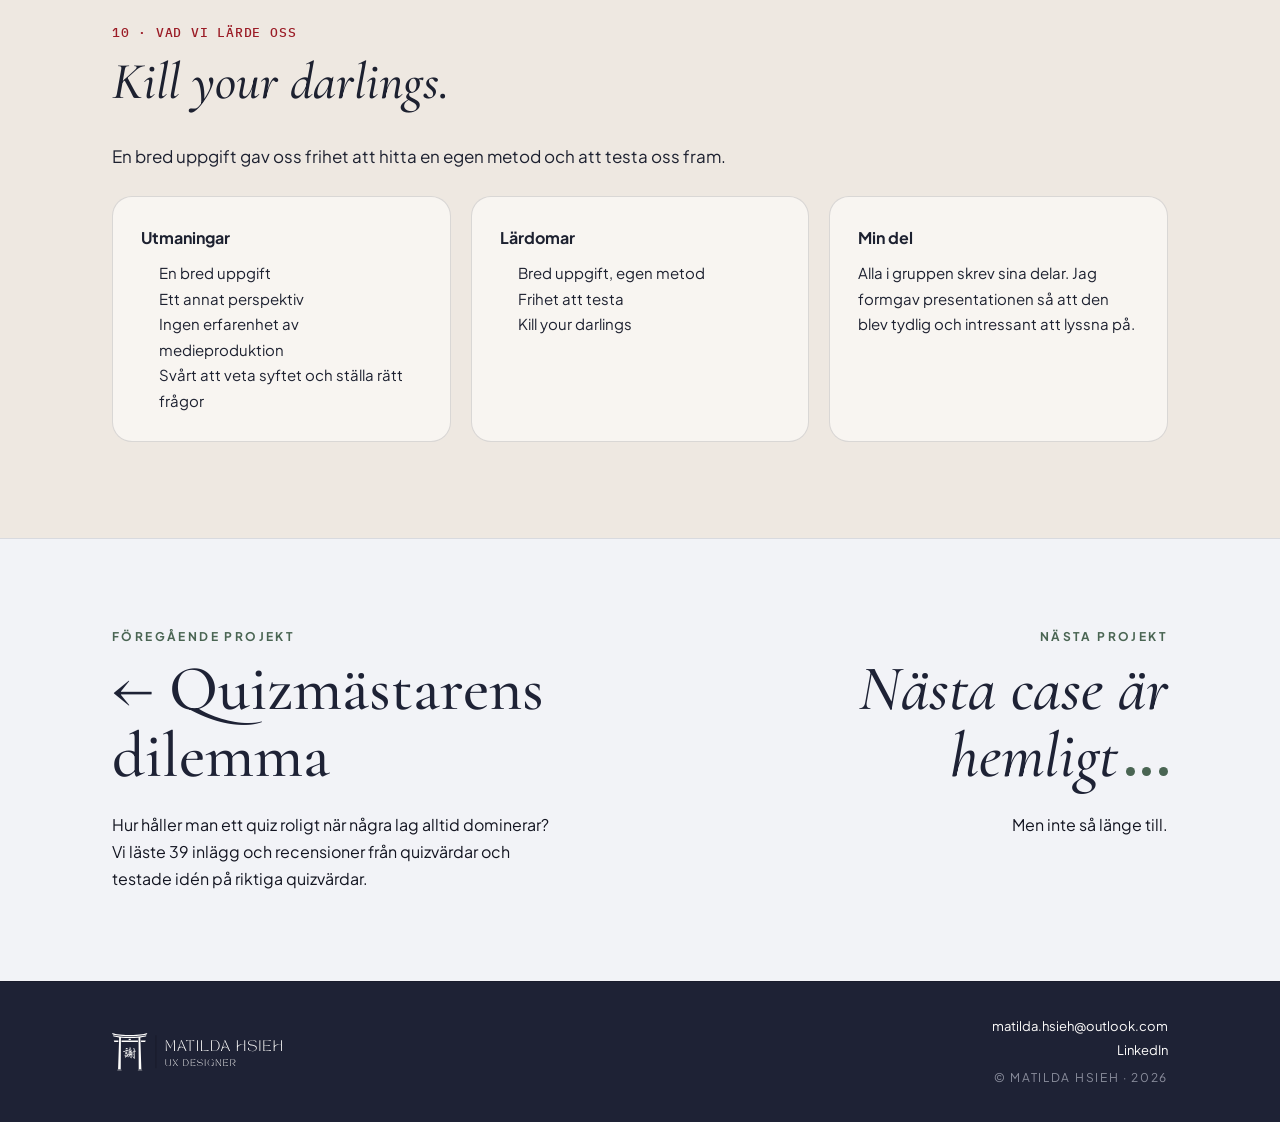
==== commit 8598c94e: "Hela upplevelsen: team line says just Grupprojekt Co-Authored-By: Claude Opus 5.5 <noreply@anthropic" ====
--- a/hela-upplevelsen.html
+++ b/hela-upplevelsen.html
@@ -1473,7 +1473,7 @@
       <p class="hu-lead">Vad krävs för att en streamingtjänst ska vara tillgänglig på riktigt? Vi tittade på TV4 Play med fokus på personer med syn- och hörselnedsättning.</p>
       <dl class="hu-meta">
         <div><dt>Tjänst</dt><dd>TV4 Play</dd></div>
-        <div><dt>Team</dt><dd>Grupprojekt, fyra personer</dd></div>
+        <div><dt>Team</dt><dd>Grupprojekt</dd></div>
         <div><dt>Metod</dt><dd>Enkät · Workshop · Card sorting · Syntes</dd></div>
         <div><dt>Tid</dt><dd>Februari 2026</dd></div>
       </dl>
